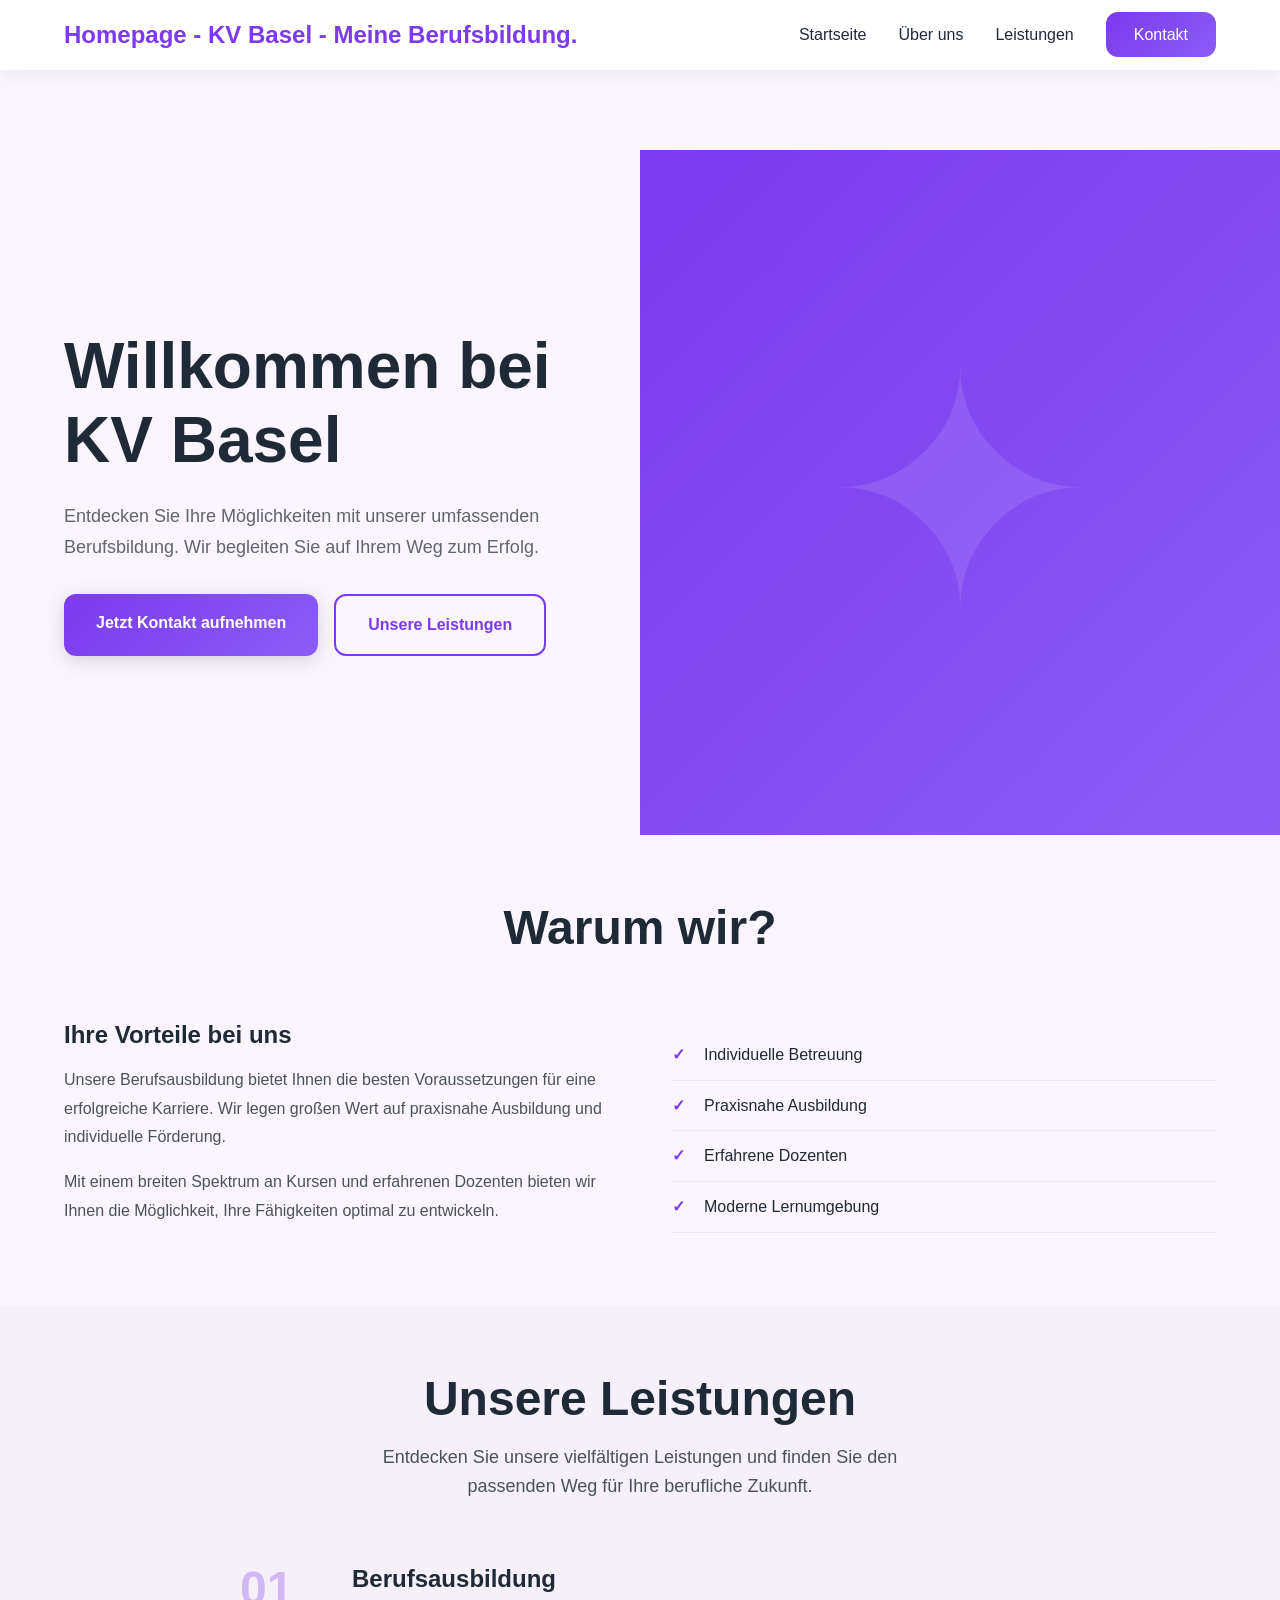
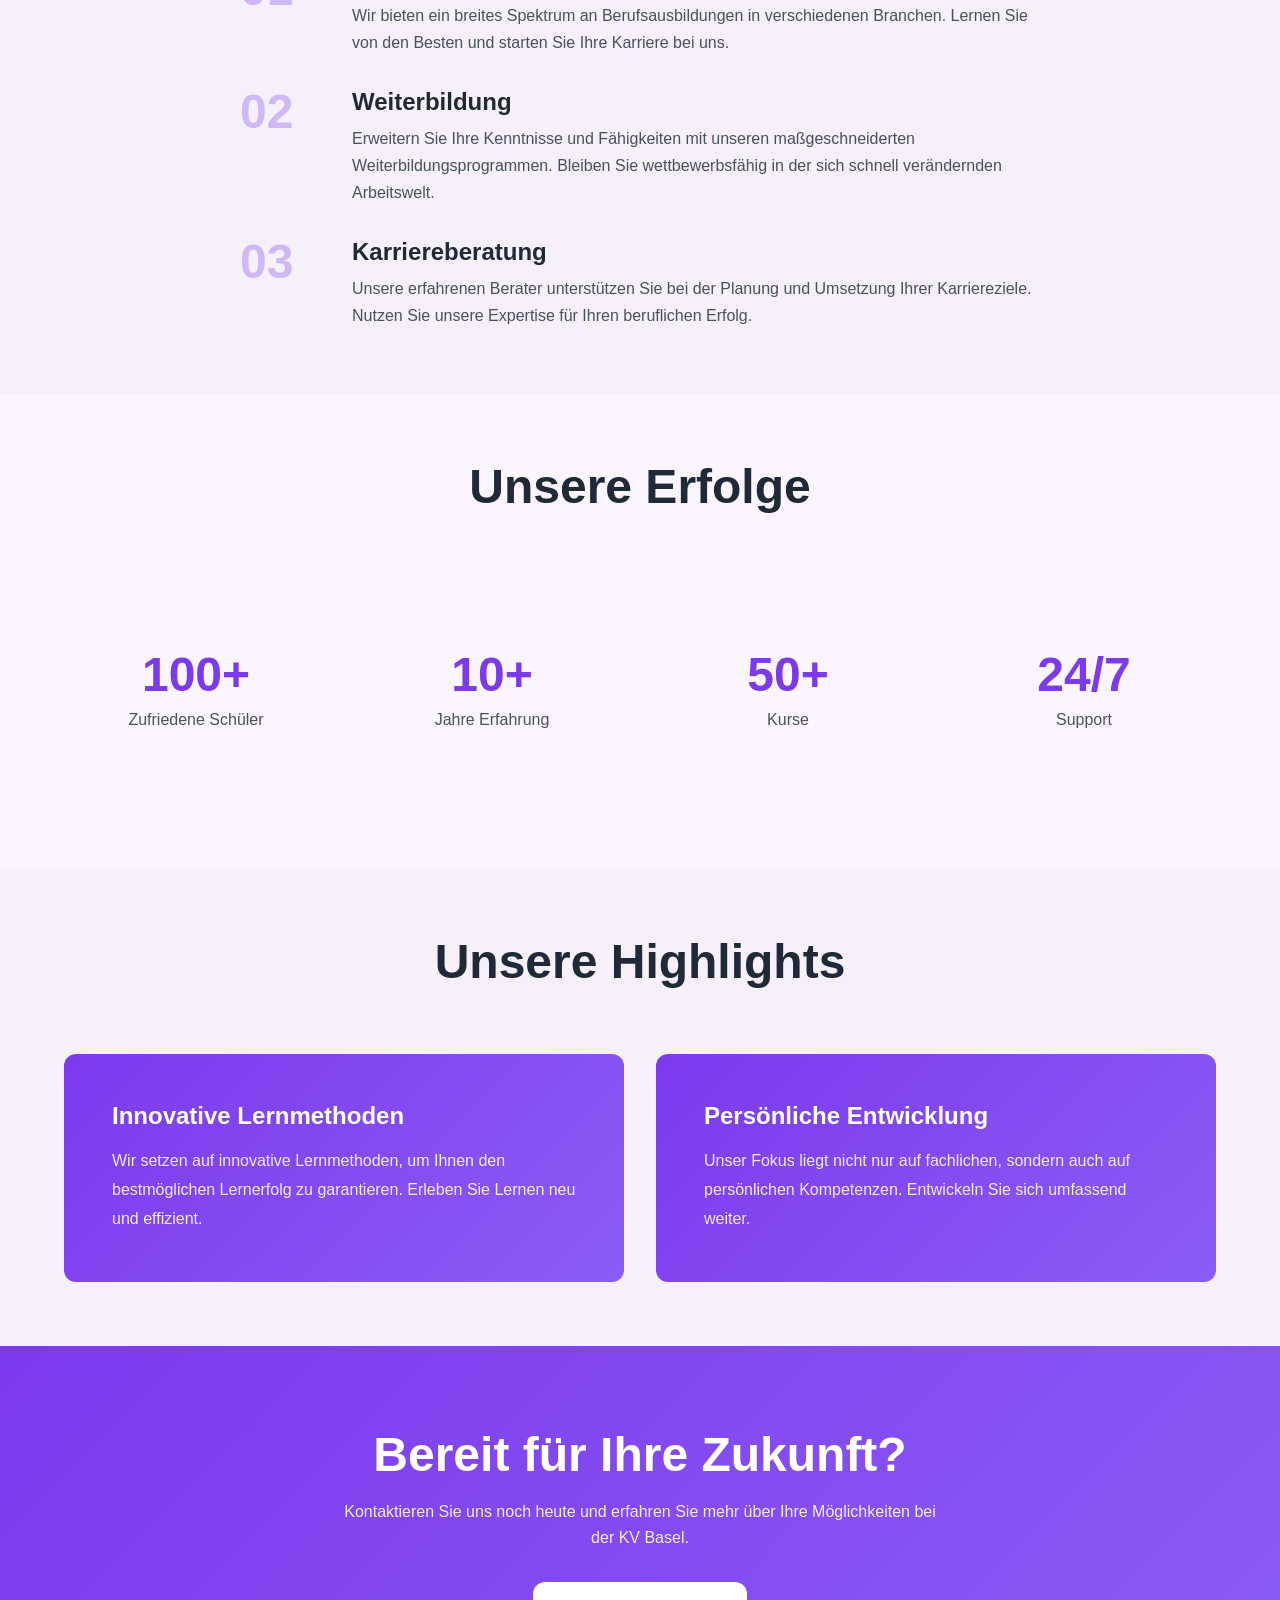
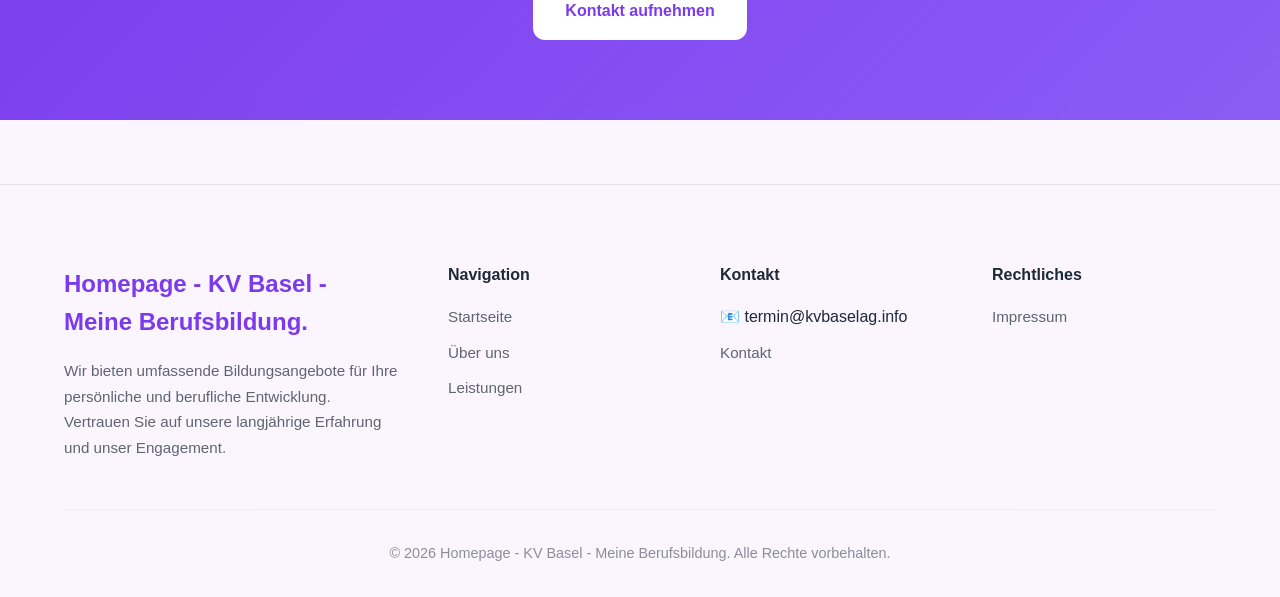
==== index.html @ e96b6023 "Deploy website" ====
<!DOCTYPE html>
<html lang="de">
<head>
  <meta charset="UTF-8">
  <meta name="viewport" content="width=device-width, initial-scale=1.0">
  <title>Homepage - KV Basel - Meine Berufsbildung. - Startseite</title>
  <style>
/* === INJECTED BY CSS-GUARD === */
/* CSS Variables */

:root {
  --primary: #7c3aed;
  --secondary: #8b5cf6;
  --accent: #fbbf24;
  --background: #faf5ff;
  --text: #1f2937;
  --text-light: #1f2937cc;
  --white: #ffffff;
  --font-heading: 'Playfair Display', sans-serif;
  --font-body: 'Inter', sans-serif;
  --radius: 12px;
  --shadow: 0 4px 20px rgba(0, 0, 0, 0.08);
  --shadow-lg: 0 10px 40px rgba(0, 0, 0, 0.12);
  --shadow-glow: 0 0 30px #7c3aed40;
  --transition: all 0.3s cubic-bezier(0.4, 0, 0.2, 1);
  --glass-bg: rgba(255, 255, 255, 0.1);
  --glass-border: rgba(255, 255, 255, 0.2);
  
    --hero-height: 85vh;
    --heading-size: clamp(2.5rem, 6vw, 5rem);
    --section-padding: 5rem;
  
}

/* Base Styles */

@import url('https://fonts.googleapis.com/css2?family=Playfair+Display:wght@400;600;700;800;900&family=Inter:wght@300;400;500;600&display=swap');

*, *::before, *::after {
  margin: 0;
  padding: 0;
  box-sizing: border-box;
}

html {
  scroll-behavior: smooth;
}

body {
  font-family: var(--font-body);
  color: var(--text);
  background: var(--background);
  line-height: 1.6;
  -webkit-font-smoothing: antialiased;
}

.container {
  max-width: 1200px;
  margin: 0 auto;
  padding: 0 1.5rem;
}

h1, h2, h3, h4, h5, h6 {
  font-family: var(--font-heading);
  font-weight: 700;
  line-height: 1.2;
  color: var(--text);
}

h1 { font-size: clamp(2.5rem, 6vw, 4rem); }
h2 { font-size: clamp(2rem, 4vw, 3rem); margin-bottom: 1rem; }
h3 { font-size: clamp(1.25rem, 2vw, 1.5rem); }

a {
  color: inherit;
  text-decoration: none;
  transition: var(--transition);
}

img {
  max-width: 100%;
  height: auto;
  display: block;
}

.section {
  padding: 5rem 0;
}

.section-header {
  text-align: center;
  margin-bottom: 4rem;
}

.section-header h2 {
  margin-bottom: 1rem;
}

.section-header p {
  color: var(--text-light);
  max-width: 600px;
  margin: 0 auto;
  font-size: 1.125rem;
}

/* Grid Systems */
.cards-grid {
  display: grid;
  grid-template-columns: repeat(auto-fit, minmax(300px, 1fr));
  gap: 2rem;
}

.cards-grid-2 {
  display: grid;
  grid-template-columns: repeat(auto-fit, minmax(400px, 1fr));
  gap: 2rem;
}

.cards-grid-4 {
  display: grid;
  grid-template-columns: repeat(auto-fit, minmax(250px, 1fr));
  gap: 1.5rem;
}

/* ============================================
   SECTION LAYOUTS - Verschiedene Typen!
   ============================================ */

/* SIMPLE-CARDS (ohne Icons) */
.simple-card {
  background: white;
  border-radius: var(--radius);
  padding: 2.5rem;
  box-shadow: var(--shadow);
  border-top: 4px solid var(--primary);
  transition: var(--transition);
}
.simple-card:hover {
  transform: translateY(-5px);
  box-shadow: var(--shadow-lg);
}
.simple-card h3 {
  margin-bottom: 1rem;
  color: var(--primary);
}
.simple-card p {
  color: var(--text-light);
  line-height: 1.8;
}

/* NUMBERED-LIST (01, 02, 03...) */
.numbered-list {
  display: flex;
  flex-direction: column;
  gap: 2rem;
  max-width: 800px;
  margin: 0 auto;
}
.numbered-item {
  display: flex;
  gap: 2rem;
  align-items: flex-start;
}
.numbered-item .num {
  font-size: 3rem;
  font-weight: 800;
  color: var(--primary);
  opacity: 0.3;
  font-family: var(--font-heading);
  line-height: 1;
  min-width: 80px;
}
.numbered-item > div {
  flex: 1;
}
.numbered-item h3 {
  margin-bottom: 0.5rem;
}
.numbered-item p {
  color: var(--text-light);
  line-height: 1.7;
}

/* SPLIT-SECTION (2 Spalten) */
.split-section {
  display: grid;
  grid-template-columns: 1fr 1fr;
  gap: 4rem;
  align-items: center;
}
.split-text h3 {
  margin-bottom: 1rem;
}
.split-text p {
  color: var(--text-light);
  line-height: 1.8;
  margin-bottom: 1rem;
}
.split-list ul {
  list-style: none;
  padding: 0;
}
.split-list li {
  padding: 0.75rem 0;
  padding-left: 2rem;
  position: relative;
  border-bottom: 1px solid rgba(0,0,0,0.05);
}
.split-list li::before {
  content: '✓';
  position: absolute;
  left: 0;
  color: var(--primary);
  font-weight: bold;
}
@media (max-width: 768px) {
  .split-section { grid-template-columns: 1fr; gap: 2rem; }
}

/* STATS-ROW (Kennzahlen) */
.stats-row {
  display: grid;
  grid-template-columns: repeat(auto-fit, minmax(150px, 1fr));
  gap: 2rem;
  text-align: center;
  padding: 3rem 0;
}
.stat {
  padding: 1.5rem;
}
.stat-num {
  display: block;
  font-size: 3rem;
  font-weight: 800;
  color: var(--primary);
  font-family: var(--font-heading);
  line-height: 1;
  margin-bottom: 0.5rem;
}
.stat-label {
  color: var(--text-light);
  font-size: 1rem;
}

/* TEXT-BLOCK (nur Absätze) */
.text-block {
  max-width: 800px;
  margin: 0 auto;
}
.text-block h3 {
  margin-bottom: 1.5rem;
}
.text-block p {
  color: var(--text-light);
  line-height: 1.9;
  margin-bottom: 1.5rem;
  font-size: 1.1rem;
}
.text-block p:last-child {
  margin-bottom: 0;
}

/* FAQ-LIST */
.faq-list {
  max-width: 800px;
  margin: 0 auto;
  display: flex;
  flex-direction: column;
  gap: 1.5rem;
}
.faq-item {
  background: white;
  border-radius: var(--radius);
  padding: 2rem;
  box-shadow: var(--shadow);
}
.faq-item h4 {
  color: var(--primary);
  margin-bottom: 1rem;
  font-size: 1.1rem;
}
.faq-item p {
  color: var(--text-light);
  line-height: 1.7;
}

/* FEATURE-BOXES (große 2er Boxen) */
.feature-boxes {
  display: grid;
  grid-template-columns: repeat(2, 1fr);
  gap: 2rem;
}
.feature-box {
  background: linear-gradient(135deg, var(--primary), var(--secondary));
  color: white;
  padding: 3rem;
  border-radius: var(--radius);
}
.feature-box h3 {
  color: white;
  margin-bottom: 1rem;
}
.feature-box p {
  opacity: 0.9;
  line-height: 1.8;
}
@media (max-width: 768px) {
  .feature-boxes { grid-template-columns: 1fr; }
}

/* KONTAKT LAYOUTS */
.contact-split {
  display: grid;
  grid-template-columns: 1fr 1fr;
  gap: 4rem;
  align-items: start;
}
.contact-form, .contact-form-full {
  background: white;
  padding: 2.5rem;
  border-radius: var(--radius);
  box-shadow: var(--shadow);
}
.contact-info {
  padding: 2rem 0;
}
.contact-info h3 {
  margin-bottom: 2rem;
  color: var(--text);
}
.info-item {
  display: flex;
  gap: 1rem;
  margin-bottom: 1.5rem;
  align-items: flex-start;
}
.info-item span {
  font-size: 1.5rem;
  line-height: 1;
}
.info-item p {
  color: var(--text-light);
  line-height: 1.6;
}
.info-item a {
  color: var(--primary);
  text-decoration: none;
}
.info-item a:hover {
  text-decoration: underline;
}
.form {
  display: flex;
  flex-direction: column;
  gap: 1.5rem;
}
.form-row {
  display: grid;
  grid-template-columns: 1fr 1fr;
  gap: 1.5rem;
}
.form-group {
  display: flex;
  flex-direction: column;
  gap: 0.5rem;
}
.form-group label {
  font-weight: 500;
  color: var(--text);
  font-size: 0.9rem;
}
.form-group input,
.form-group textarea {
  padding: 1rem;
  border: 2px solid #e5e5e5;
  border-radius: calc(var(--radius) - 4px);
  font-size: 1rem;
  font-family: inherit;
  transition: var(--transition);
}
.form-group input:focus,
.form-group textarea:focus {
  outline: none;
  border-color: var(--primary);
}
.form-group textarea {
  resize: vertical;
  min-height: 120px;
}
@media (max-width: 768px) {
  .contact-split { grid-template-columns: 1fr; gap: 2rem; }
  .form-row { grid-template-columns: 1fr; }
}

/* Alt Background für abwechselnde Sections */
.section.alt-bg {
  background: rgba(0,0,0,0.02);
}

/* Card Styles */
.card {
  background: white;
  border-radius: var(--radius);
  padding: 2rem;
  box-shadow: var(--shadow);
  transition: var(--transition);
}

.card:hover {
  transform: translateY(-5px);
  box-shadow: var(--shadow-lg);
}

.card-icon {
  width: 60px;
  height: 60px;
  background: linear-gradient(135deg, var(--primary), var(--secondary));
  border-radius: calc(var(--radius) - 4px);
  display: flex;
  align-items: center;
  justify-content: center;
  font-size: 1.5rem;
  margin-bottom: 1.25rem;
}

.card h3 {
  margin-bottom: 0.75rem;
}

.card p {
  color: var(--text-light);
  line-height: 1.7;
}

/* Buttons */
.btn {
  display: inline-block;
  padding: 1rem 2rem;
  font-weight: 600;
  border-radius: var(--radius);
  cursor: pointer;
  transition: var(--transition);
  border: none;
  font-size: 1rem;
}

.btn-primary {
  background: linear-gradient(135deg, var(--primary), var(--secondary));
  color: white;
}

.btn-primary:hover {
  transform: translateY(-2px);
  box-shadow: var(--shadow-glow);
}

.btn-secondary {
  background: transparent;
  color: var(--primary);
  border: 2px solid var(--primary);
}

.btn-secondary:hover {
  background: var(--primary);
  color: white;
}

/* Form Styles */
.form-group {
  margin-bottom: 1.5rem;
}

.form-group label {
  display: block;
  margin-bottom: 0.5rem;
  font-weight: 500;
}

.form-group input,
.form-group textarea,
.form-group select {
  width: 100%;
  padding: 1rem;
  border: 2px solid rgba(0,0,0,0.1);
  border-radius: var(--radius);
  font-family: inherit;
  font-size: 1rem;
  transition: var(--transition);
}

.form-group input:focus,
.form-group textarea:focus,
.form-group select:focus {
  outline: none;
  border-color: var(--primary);
  box-shadow: 0 0 0 3px #7c3aed20;
}

.form-group textarea {
  min-height: 150px;
  resize: vertical;
}

/* CTA Section */
.cta-section {
  background: linear-gradient(135deg, var(--primary), var(--secondary));
  color: white;
  padding: 5rem 0;
  text-align: center;
}

.cta-section h2 {
  color: white;
  margin-bottom: 1rem;
}

.cta-section p {
  opacity: 0.9;
  margin-bottom: 2rem;
  max-width: 600px;
  margin-left: auto;
  margin-right: auto;
}

.cta-section .btn {
  background: white;
  color: var(--primary);
}

/* Responsive */
@media (max-width: 768px) {
  .section { padding: 3rem 0; }
  .cards-grid, .cards-grid-2 { grid-template-columns: 1fr; }
}


/* Animations */

@keyframes fadeIn {
  from { opacity: 0; transform: translateY(20px); }
  to { opacity: 1; transform: translateY(0); }
}

@keyframes slideUp {
  from { opacity: 0; transform: translateY(40px); }
  to { opacity: 1; transform: translateY(0); }
}

@keyframes float {
  0%, 100% { transform: translateY(0) rotate(0deg); }
  50% { transform: translateY(-20px) rotate(3deg); }
}

@keyframes gradientBG {
  0% { background-position: 0% 50%; }
  50% { background-position: 100% 50%; }
  100% { background-position: 0% 50%; }
}

@keyframes morph {
  0%, 100% { border-radius: 60% 40% 30% 70% / 60% 30% 70% 40%; }
  50% { border-radius: 30% 60% 70% 40% / 50% 60% 30% 60%; }
}

.fade-in { animation: fadeIn 0.6s ease forwards; }
.slide-up { animation: slideUp 0.8s ease forwards; }
.float { animation: float 6s ease-in-out infinite; }

.delay-1 { animation-delay: 0.1s; }
.delay-2 { animation-delay: 0.2s; }
.delay-3 { animation-delay: 0.3s; }
.delay-4 { animation-delay: 0.4s; }


/* Component Styles (Navigation, Footer, Hero, Card, Section, Form) */
.navbar {
  position: sticky;
  top: 0;
  z-index: 1000;
  background: white;
  box-shadow: 0 2px 20px rgba(0,0,0,0.08);
  padding: 0;
}
.navbar .container {
  display: flex;
  justify-content: space-between;
  align-items: center;
  padding: 1rem 1.5rem;
}
.nav-brand {
  font-family: var(--font-heading);
  font-size: 1.5rem;
  font-weight: 700;
  color: var(--primary);
}
.nav-links {
  display: flex;
  gap: 2rem;
  list-style: none;
  align-items: center;
}
.nav-links a {
  color: var(--text);
  font-weight: 500;
  padding: 0.5rem 0;
}
.nav-links a:hover { color: var(--primary); }
.nav-cta {
  background: linear-gradient(135deg, var(--primary), var(--secondary)) !important;
  color: white !important;
  padding: 0.875rem 1.75rem !important;
  border-radius: var(--radius) !important;
  font-weight: 600;
  box-shadow: 0 4px 15px rgba(var(--primary-rgb), 0.3);
}
.nav-cta:hover { transform: translateY(-2px); }
@media (max-width: 768px) {
  .nav-links { display: none; }
}

.footer {
  background: var(--background);
  padding: 5rem 0 2rem;
  margin-top: 4rem;
  border-top: 1px solid rgba(0,0,0,0.08);
}
.footer-content {
  display: grid;
  grid-template-columns: 1.5fr repeat(3, 1fr);
  gap: 3rem;
  margin-bottom: 3rem;
}
.footer-brand {
  font-family: var(--font-heading);
  font-size: 1.5rem;
  font-weight: 700;
  color: var(--primary);
  margin-bottom: 1rem;
}
.footer-desc {
  color: var(--text);
  opacity: 0.7;
  line-height: 1.7;
  font-size: 0.95rem;
}
.footer h4 {
  font-weight: 600;
  margin-bottom: 1.25rem;
  color: var(--text);
}
.footer-links {
  list-style: none;
}
.footer-links li {
  margin-bottom: 0.625rem;
}
.footer-links a {
  color: var(--text);
  opacity: 0.7;
  font-size: 0.95rem;
}
.footer-links a:hover { opacity: 1; color: var(--primary); }
.footer-bottom {
  border-top: 1px solid rgba(0,0,0,0.08);
  padding-top: 2rem;
  text-align: center;
  color: var(--text);
  opacity: 0.5;
  font-size: 0.9rem;
}
@media (max-width: 768px) {
  .footer-content { grid-template-columns: 1fr 1fr; }
}

.hero {
  min-height: 85vh;
  display: grid;
  grid-template-columns: 1fr 1fr;
  align-items: center;
  padding-top: 5rem;
  background: var(--background);
}
.hero-content {
  padding: 4rem;
}
.hero h1 {
  font-size: clamp(2.5rem, 5vw, 4rem);
  font-weight: 700;
  color: var(--text);
  line-height: 1.15;
  margin-bottom: 1.5rem;
}
.hero p {
  font-size: 1.125rem;
  color: var(--text);
  opacity: 0.7;
  margin-bottom: 2rem;
  line-height: 1.7;
}
.hero-buttons {
  display: flex;
  gap: 1rem;
}
.hero .btn-primary {
  background: linear-gradient(135deg, var(--primary), var(--secondary));
  color: white;
  padding: 1rem 2rem;
  border-radius: var(--radius);
  font-weight: 600;
  box-shadow: 0 4px 20px rgba(0,0,0,0.15);
}
.hero .btn-secondary {
  background: transparent;
  color: var(--primary);
  padding: 1rem 2rem;
  border: 2px solid var(--primary);
  border-radius: var(--radius);
}
.hero-visual {
  height: 100%;
  background: linear-gradient(135deg, var(--primary), var(--secondary));
  display: flex;
  align-items: center;
  justify-content: center;
  position: relative;
  overflow: hidden;
}
.hero-visual::before {
  content: '✦';
  font-size: 20rem;
  color: white;
  opacity: 0.1;
}
@media (max-width: 768px) {
  .hero { grid-template-columns: 1fr; }
  .hero-visual { min-height: 300px; }
}

.cards-grid {
  display: grid;
  grid-template-columns: repeat(3, 1fr);
  gap: 2rem;
}
@media (max-width: 1024px) {
  .cards-grid { grid-template-columns: repeat(2, 1fr); }
}
@media (max-width: 640px) {
  .cards-grid { grid-template-columns: 1fr; }
}

.content-section {
  padding: 5rem 0;
}
.content-section.alt-bg {
  background: rgba(0,0,0,0.02);
}
.section-header {
  text-align: center;
  margin-bottom: 4rem;
}
.section-header h2 {
  margin-bottom: 1rem;
}
.section-header p {
  color: var(--text-light);
  max-width: 600px;
  margin: 0 auto;
}

.contact-form {
  background: white;
  padding: 3rem;
  border-radius: var(--radius);
  box-shadow: var(--shadow-lg);
}
.contact-form h3 {
  margin-bottom: 2rem;
  text-align: center;
}
.form-row {
  display: grid;
  grid-template-columns: 1fr 1fr;
  gap: 1rem;
}
@media (max-width: 768px) {
  .form-row { grid-template-columns: 1fr; }
  .contact-form { padding: 2rem; }
}

/* Fallback Grid Classes */
.cards-grid {
  display: grid;
  grid-template-columns: repeat(auto-fit, minmax(300px, 1fr));
  gap: 2rem;
}
.cards-grid-2 {
  display: grid;
  grid-template-columns: repeat(auto-fit, minmax(400px, 1fr));
  gap: 2rem;
}
.cards-grid-4 {
  display: grid;
  grid-template-columns: repeat(auto-fit, minmax(220px, 1fr));
  gap: 1.5rem;
}
.container {
  max-width: 1200px;
  margin: 0 auto;
  padding: 0 1.5rem;
}
.section {
  padding: 4rem 0;
}
.section-title {
  text-align: center;
  margin-bottom: 2rem;
}
/* === END CSS-GUARD === */
</style>
</head>
<body>
  <!-- NAVIGATION (PFLICHT - von unten kopieren) -->
  <style>
    .navbar {
      position: sticky;
      top: 0;
      z-index: 1000;
      background: white;
      box-shadow: 0 2px 20px rgba(0,0,0,0.08);
      padding: 0;
    }
    .navbar .container {
      display: flex;
      justify-content: space-between;
      align-items: center;
      padding: 1rem 1.5rem;
    }
    .nav-brand {
      font-family: var(--font-heading);
      font-size: 1.5rem;
      font-weight: 700;
      color: var(--primary);
    }
    .nav-links {
      display: flex;
      gap: 2rem;
      list-style: none;
      align-items: center;
    }
    .nav-links a {
      color: var(--text);
      font-weight: 500;
      padding: 0.5rem 0;
    }
    .nav-links a:hover { color: var(--primary); }
    .nav-cta {
      background: linear-gradient(135deg, var(--primary), var(--secondary)) !important;
      color: white !important;
      padding: 0.875rem 1.75rem !important;
      border-radius: var(--radius) !important;
      font-weight: 600;
      box-shadow: 0 4px 15px rgba(var(--primary-rgb), 0.3);
    }
    .nav-cta:hover { transform: translateY(-2px); }
    @media (max-width: 768px) {
      .nav-links { display: none; }
    }
  </style>
  <nav class="navbar">
    <div class="container">
      <a href="index.html" class="nav-brand">Homepage - KV Basel - Meine Berufsbildung.</a>
      <ul class="nav-links">
        <li><a href="index.html">Startseite</a></li>
        <li><a href="ueber-uns.html">Über uns</a></li>
        <li><a href="leistungen.html">Leistungen</a></li>
        <li><a href="kontakt.html" class="nav-cta">Kontakt</a></li>
      </ul>
    </div>
  </nav>

  <!-- MAIN CONTENT -->
  <style>
    .hero {
      min-height: 85vh;
      display: grid;
      grid-template-columns: 1fr 1fr;
      align-items: center;
      padding-top: 5rem;
      background: var(--background);
    }
    .hero-content {
      padding: 4rem;
    }
    .hero h1 {
      font-size: clamp(2.5rem, 5vw, 4rem);
      font-weight: 700;
      color: var(--text);
      line-height: 1.15;
      margin-bottom: 1.5rem;
    }
    .hero p {
      font-size: 1.125rem;
      color: var(--text);
      opacity: 0.7;
      margin-bottom: 2rem;
      line-height: 1.7;
    }
    .hero-buttons {
      display: flex;
      gap: 1rem;
    }
    .hero .btn-primary {
      background: linear-gradient(135deg, var(--primary), var(--secondary));
      color: white;
      padding: 1rem 2rem;
      border-radius: var(--radius);
      font-weight: 600;
      box-shadow: 0 4px 20px rgba(0,0,0,0.15);
    }
    .hero .btn-secondary {
      background: transparent;
      color: var(--primary);
      padding: 1rem 2rem;
      border: 2px solid var(--primary);
      border-radius: var(--radius);
    }
    .hero-visual {
      height: 100%;
      background: linear-gradient(135deg, var(--primary), var(--secondary));
      display: flex;
      align-items: center;
      justify-content: center;
      position: relative;
      overflow: hidden;
    }
    .hero-visual::before {
      content: '✦';
      font-size: 20rem;
      color: white;
      opacity: 0.1;
    }
    @media (max-width: 768px) {
      .hero { grid-template-columns: 1fr; }
      .hero-visual { min-height: 300px; }
    }
  </style>
  <section class="hero">
    <div class="hero-content">
      <h1>Willkommen bei KV Basel</h1>
      <p>Entdecken Sie Ihre Möglichkeiten mit unserer umfassenden Berufsbildung. Wir begleiten Sie auf Ihrem Weg zum Erfolg.</p>
      <div class="hero-buttons">
        <a href="kontakt.html" class="btn btn-primary">Jetzt Kontakt aufnehmen</a>
        <a href="leistungen.html" class="btn btn-secondary">Unsere Leistungen</a>
      </div>
    </div>
    <div class="hero-visual"></div>
  </section>

  <section class="section">
    <div class="container">
      <div class="section-header">
        <h2>Warum wir?</h2>
      </div>
      <div class="split-section">
        <div class="split-text">
          <h3>Ihre Vorteile bei uns</h3>
          <p>Unsere Berufsausbildung bietet Ihnen die besten Voraussetzungen für eine erfolgreiche Karriere. Wir legen großen Wert auf praxisnahe Ausbildung und individuelle Förderung.</p>
          <p>Mit einem breiten Spektrum an Kursen und erfahrenen Dozenten bieten wir Ihnen die Möglichkeit, Ihre Fähigkeiten optimal zu entwickeln.</p>
        </div>
        <div class="split-list">
          <ul>
            <li>Individuelle Betreuung</li>
            <li>Praxisnahe Ausbildung</li>
            <li>Erfahrene Dozenten</li>
            <li>Moderne Lernumgebung</li>
          </ul>
        </div>
      </div>
    </div>
  </section>

  <section class="section alt-bg">
    <div class="container">
      <div class="section-header">
        <h2>Unsere Leistungen</h2>
        <p>Entdecken Sie unsere vielfältigen Leistungen und finden Sie den passenden Weg für Ihre berufliche Zukunft.</p>
      </div>
      <div class="numbered-list">
        <div class="numbered-item">
          <span class="num">01</span>
          <div>
            <h3>Berufsausbildung</h3>
            <p>Wir bieten ein breites Spektrum an Berufsausbildungen in verschiedenen Branchen. Lernen Sie von den Besten und starten Sie Ihre Karriere bei uns.</p>
          </div>
        </div>
        <div class="numbered-item">
          <span class="num">02</span>
          <div>
            <h3>Weiterbildung</h3>
            <p>Erweitern Sie Ihre Kenntnisse und Fähigkeiten mit unseren maßgeschneiderten Weiterbildungsprogrammen. Bleiben Sie wettbewerbsfähig in der sich schnell verändernden Arbeitswelt.</p>
          </div>
        </div>
        <div class="numbered-item">
          <span class="num">03</span>
          <div>
            <h3>Karriereberatung</h3>
            <p>Unsere erfahrenen Berater unterstützen Sie bei der Planung und Umsetzung Ihrer Karriereziele. Nutzen Sie unsere Expertise für Ihren beruflichen Erfolg.</p>
          </div>
        </div>
      </div>
    </div>
  </section>

  <section class="section">
    <div class="container">
      <div class="section-header">
        <h2>Unsere Erfolge</h2>
      </div>
      <div class="stats-row">
        <div class="stat">
          <span class="stat-num">100+</span>
          <span class="stat-label">Zufriedene Schüler</span>
        </div>
        <div class="stat">
          <span class="stat-num">10+</span>
          <span class="stat-label">Jahre Erfahrung</span>
        </div>
        <div class="stat">
          <span class="stat-num">50+</span>
          <span class="stat-label">Kurse</span>
        </div>
        <div class="stat">
          <span class="stat-num">24/7</span>
          <span class="stat-label">Support</span>
        </div>
      </div>
    </div>
  </section>

  <section class="section alt-bg">
    <div class="container">
      <div class="section-header">
        <h2>Unsere Highlights</h2>
      </div>
      <div class="feature-boxes">
        <div class="feature-box">
          <h3>Innovative Lernmethoden</h3>
          <p>Wir setzen auf innovative Lernmethoden, um Ihnen den bestmöglichen Lernerfolg zu garantieren. Erleben Sie Lernen neu und effizient.</p>
        </div>
        <div class="feature-box">
          <h3>Persönliche Entwicklung</h3>
          <p>Unser Fokus liegt nicht nur auf fachlichen, sondern auch auf persönlichen Kompetenzen. Entwickeln Sie sich umfassend weiter.</p>
        </div>
      </div>
    </div>
  </section>

  <section class="cta-section">
    <div class="container">
      <h2>Bereit für Ihre Zukunft?</h2>
      <p>Kontaktieren Sie uns noch heute und erfahren Sie mehr über Ihre Möglichkeiten bei der KV Basel.</p>
      <a href="kontakt.html" class="btn">Kontakt aufnehmen</a>
    </div>
  </section>

  <!-- FOOTER (PFLICHT - von unten kopieren) -->
  <style>
    .footer {
      background: var(--background);
      padding: 5rem 0 2rem;
      margin-top: 4rem;
      border-top: 1px solid rgba(0,0,0,0.08);
    }
    .footer-content {
      display: grid;
      grid-template-columns: 1.5fr repeat(3, 1fr);
      gap: 3rem;
      margin-bottom: 3rem;
    }
    .footer-brand {
      font-family: var(--font-heading);
      font-size: 1.5rem;
      font-weight: 700;
      color: var(--primary);
      margin-bottom: 1rem;
    }
    .footer-desc {
      color: var(--text);
      opacity: 0.7;
      line-height: 1.7;
      font-size: 0.95rem;
    }
    .footer h4 {
      font-weight: 600;
      margin-bottom: 1.25rem;
      color: var(--text);
    }
    .footer-links {
      list-style: none;
    }
    .footer-links li {
      margin-bottom: 0.625rem;
    }
    .footer-links a {
      color: var(--text);
      opacity: 0.7;
      font-size: 0.95rem;
    }
    .footer-links a:hover { opacity: 1; color: var(--primary); }
    .footer-bottom {
      border-top: 1px solid rgba(0,0,0,0.08);
      padding-top: 2rem;
      text-align: center;
      color: var(--text);
      opacity: 0.5;
      font-size: 0.9rem;
    }
    @media (max-width: 768px) {
      .footer-content { grid-template-columns: 1fr 1fr; }
    }
  </style>
  <footer class="footer">
    <div class="container">
      <div class="footer-content">
        <div>
          <div class="footer-brand">Homepage - KV Basel - Meine Berufsbildung.</div>
          <p class="footer-desc">Wir bieten umfassende Bildungsangebote für Ihre persönliche und berufliche Entwicklung. Vertrauen Sie auf unsere langjährige Erfahrung und unser Engagement.</p>
        </div>
        <div>
          <h4>Navigation</h4>
          <ul class="footer-links">
            <li><a href="index.html">Startseite</a></li>
            <li><a href="ueber-uns.html">Über uns</a></li>
            <li><a href="leistungen.html">Leistungen</a></li>
          </ul>
        </div>
        <div>
          <h4>Kontakt</h4>
          <ul class="footer-links">
            <li>📧 termin@kvbaselag.info</li>
            <li><a href="kontakt.html">Kontakt</a></li>
          </ul>
        </div>
        <div>
          <h4>Rechtliches</h4>
          <ul class="footer-links">
            <li><a href="impressum.html">Impressum</a></li>
          </ul>
        </div>
      </div>
      <div class="footer-bottom">
        © 2026 Homepage - KV Basel - Meine Berufsbildung. Alle Rechte vorbehalten.
      </div>
    </div>
  </footer>
</body>
</html>
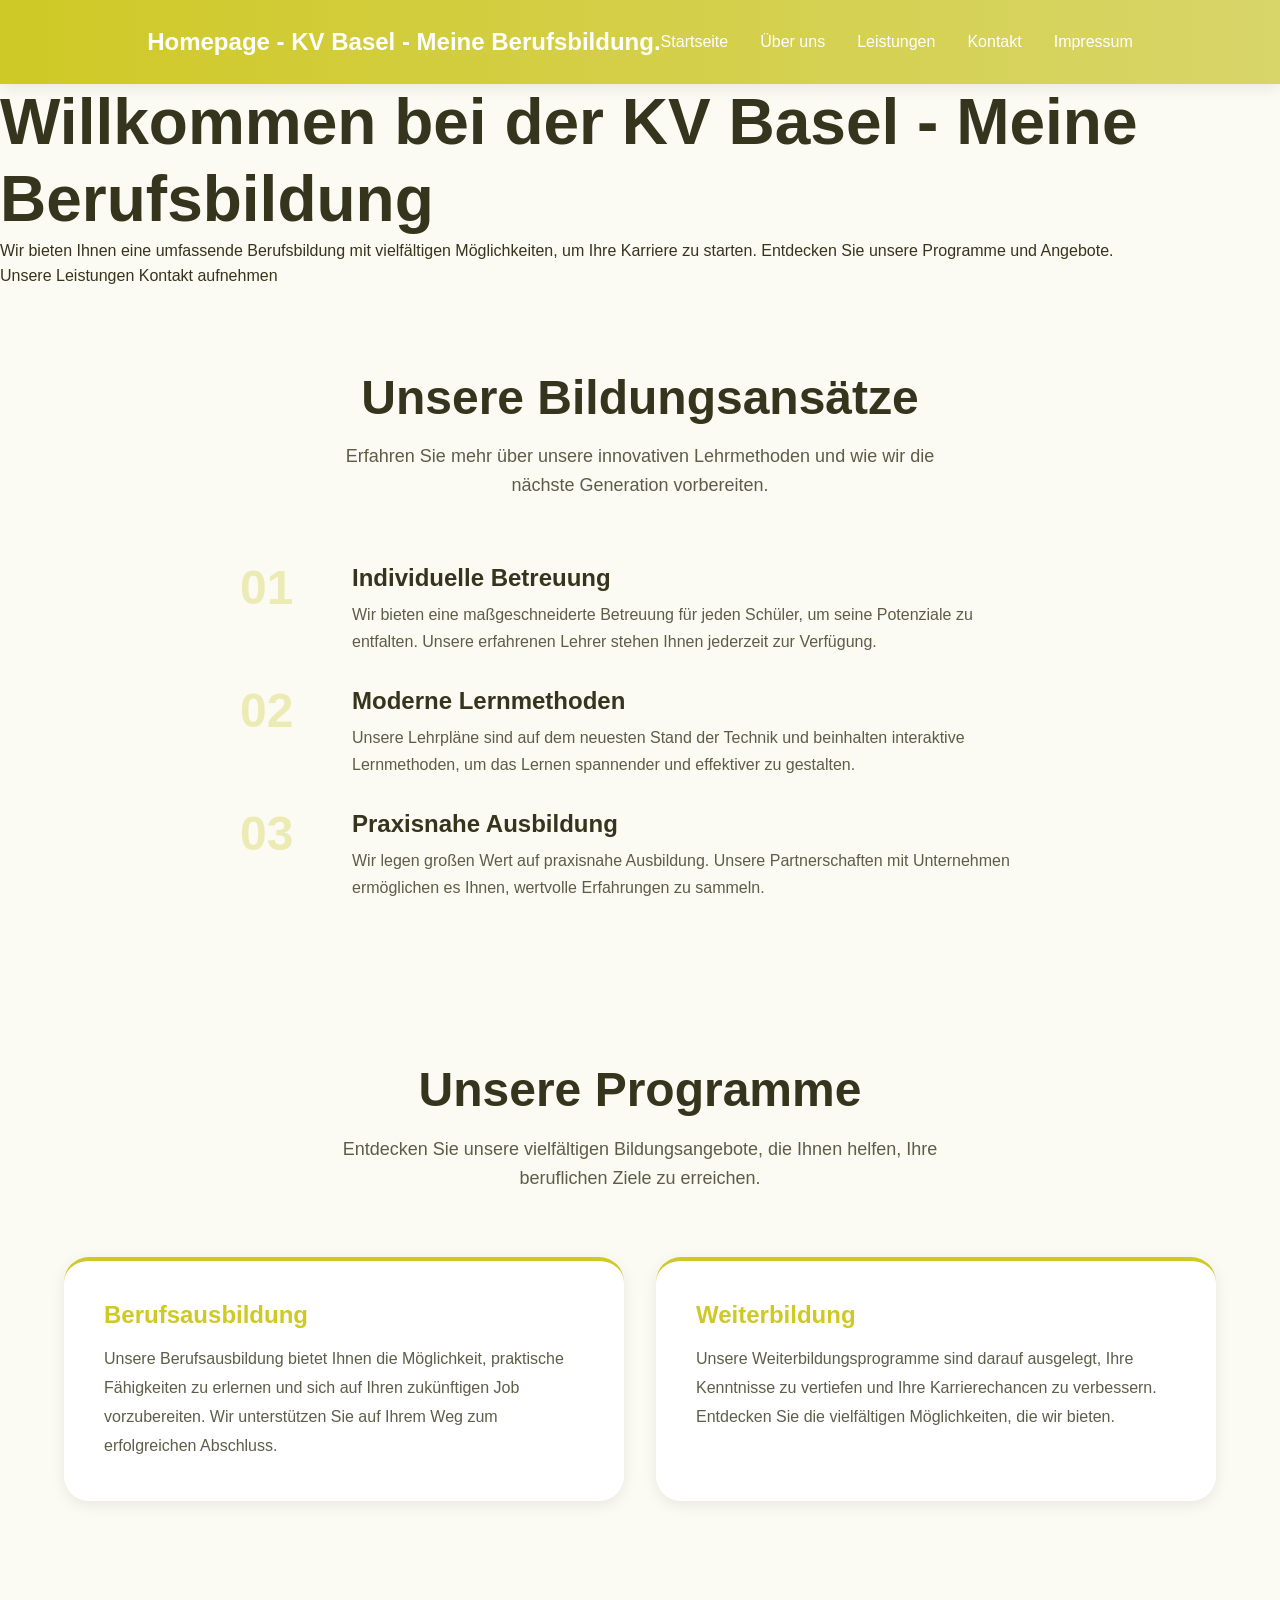
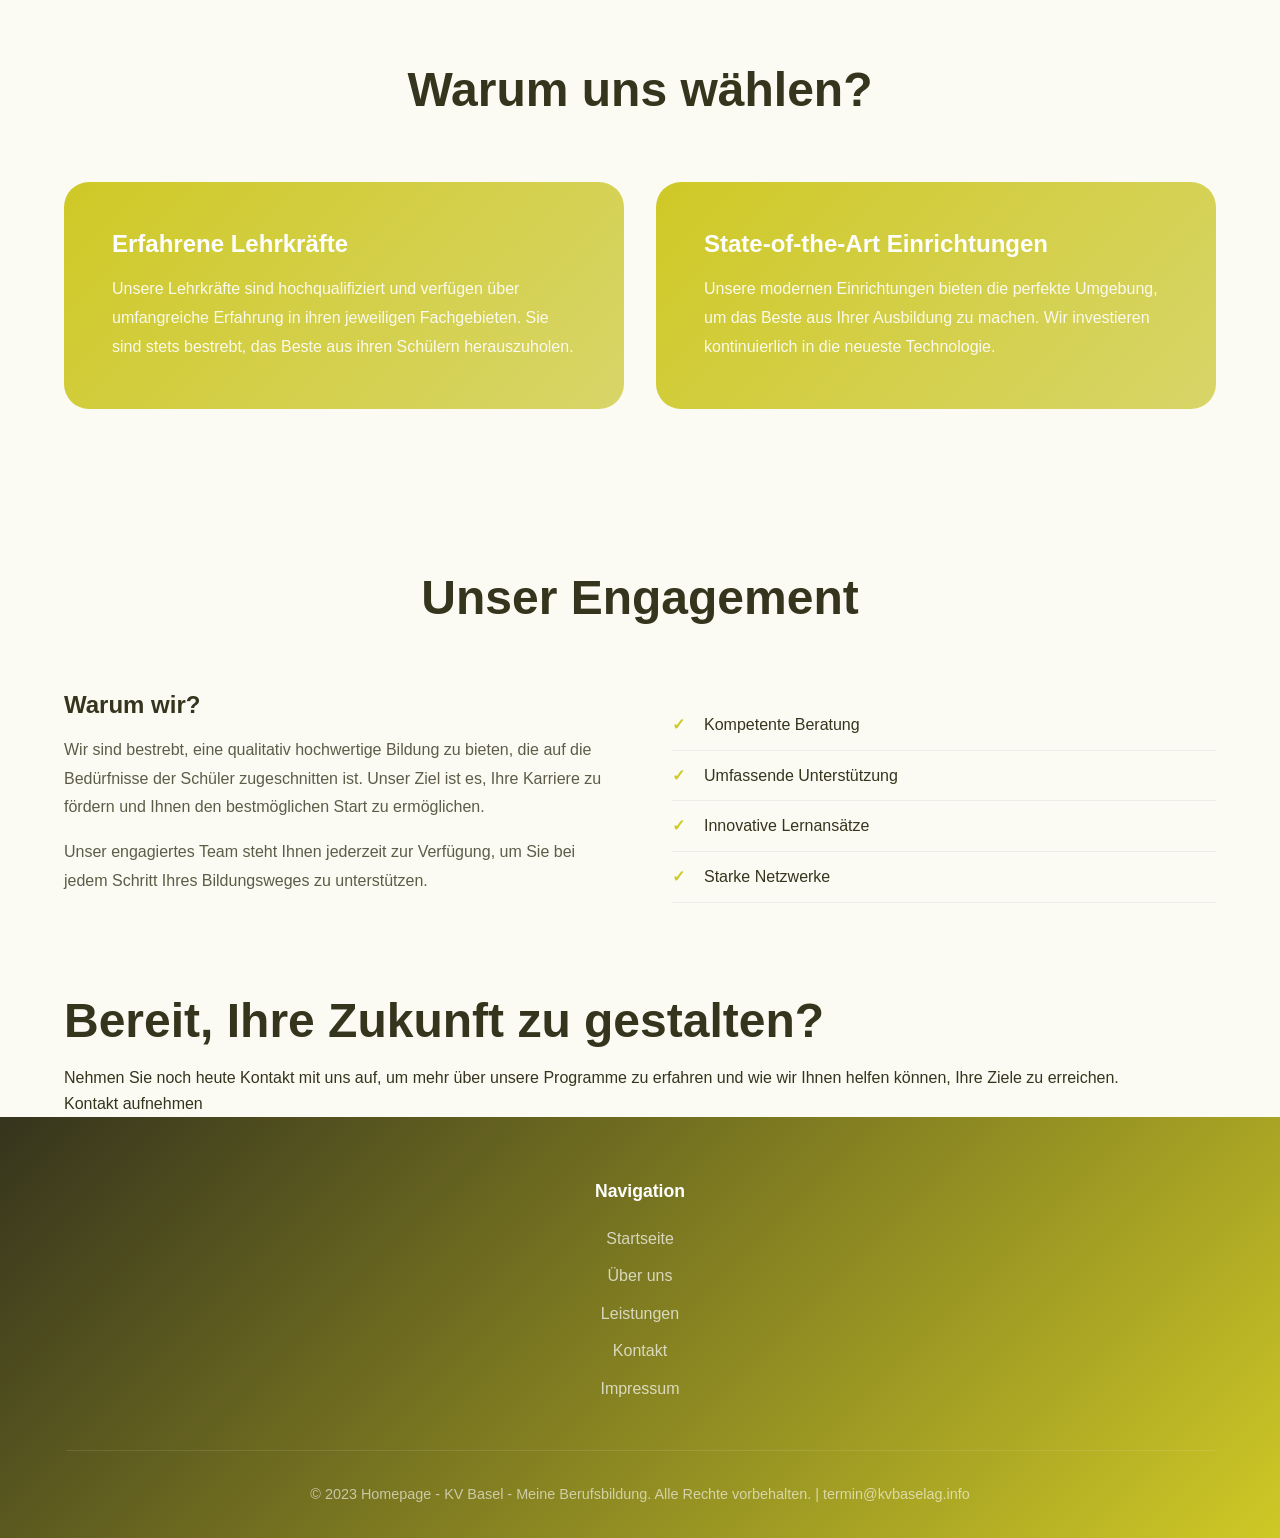
==== commit c9e8349c: "Deploy website" ====
--- a/index.html
+++ b/index.html
@@ -5,1151 +5,647 @@
   <meta name="viewport" content="width=device-width, initial-scale=1.0">
   <title>Homepage - KV Basel - Meine Berufsbildung. - Startseite</title>
   <style>
-/* === INJECTED BY CSS-GUARD === */
-/* CSS Variables */
-
-:root {
-  --primary: #7c3aed;
-  --secondary: #8b5cf6;
-  --accent: #fbbf24;
-  --background: #faf5ff;
-  --text: #1f2937;
-  --text-light: #1f2937cc;
-  --white: #ffffff;
-  --font-heading: 'Playfair Display', sans-serif;
-  --font-body: 'Inter', sans-serif;
-  --radius: 12px;
-  --shadow: 0 4px 20px rgba(0, 0, 0, 0.08);
-  --shadow-lg: 0 10px 40px rgba(0, 0, 0, 0.12);
-  --shadow-glow: 0 0 30px #7c3aed40;
-  --transition: all 0.3s cubic-bezier(0.4, 0, 0.2, 1);
-  --glass-bg: rgba(255, 255, 255, 0.1);
-  --glass-border: rgba(255, 255, 255, 0.2);
-  
-    --hero-height: 85vh;
-    --heading-size: clamp(2.5rem, 6vw, 5rem);
-    --section-padding: 5rem;
-  
-}
-
-/* Base Styles */
-
-@import url('https://fonts.googleapis.com/css2?family=Playfair+Display:wght@400;600;700;800;900&family=Inter:wght@300;400;500;600&display=swap');
-
-*, *::before, *::after {
-  margin: 0;
-  padding: 0;
-  box-sizing: border-box;
-}
-
-html {
-  scroll-behavior: smooth;
-}
-
-body {
-  font-family: var(--font-body);
-  color: var(--text);
-  background: var(--background);
-  line-height: 1.6;
-  -webkit-font-smoothing: antialiased;
-}
-
-.container {
-  max-width: 1200px;
-  margin: 0 auto;
-  padding: 0 1.5rem;
-}
-
-h1, h2, h3, h4, h5, h6 {
-  font-family: var(--font-heading);
-  font-weight: 700;
-  line-height: 1.2;
-  color: var(--text);
-}
-
-h1 { font-size: clamp(2.5rem, 6vw, 4rem); }
-h2 { font-size: clamp(2rem, 4vw, 3rem); margin-bottom: 1rem; }
-h3 { font-size: clamp(1.25rem, 2vw, 1.5rem); }
-
-a {
-  color: inherit;
-  text-decoration: none;
-  transition: var(--transition);
-}
-
-img {
-  max-width: 100%;
-  height: auto;
-  display: block;
-}
-
-.section {
-  padding: 5rem 0;
-}
-
-.section-header {
-  text-align: center;
-  margin-bottom: 4rem;
-}
-
-.section-header h2 {
-  margin-bottom: 1rem;
-}
-
-.section-header p {
-  color: var(--text-light);
-  max-width: 600px;
-  margin: 0 auto;
-  font-size: 1.125rem;
-}
-
-/* Grid Systems */
-.cards-grid {
-  display: grid;
-  grid-template-columns: repeat(auto-fit, minmax(300px, 1fr));
-  gap: 2rem;
-}
-
-.cards-grid-2 {
-  display: grid;
-  grid-template-columns: repeat(auto-fit, minmax(400px, 1fr));
-  gap: 2rem;
-}
-
-.cards-grid-4 {
-  display: grid;
-  grid-template-columns: repeat(auto-fit, minmax(250px, 1fr));
-  gap: 1.5rem;
-}
-
-/* ============================================
-   SECTION LAYOUTS - Verschiedene Typen!
-   ============================================ */
-
-/* SIMPLE-CARDS (ohne Icons) */
-.simple-card {
-  background: white;
-  border-radius: var(--radius);
-  padding: 2.5rem;
-  box-shadow: var(--shadow);
-  border-top: 4px solid var(--primary);
-  transition: var(--transition);
-}
-.simple-card:hover {
-  transform: translateY(-5px);
-  box-shadow: var(--shadow-lg);
-}
-.simple-card h3 {
-  margin-bottom: 1rem;
-  color: var(--primary);
-}
-.simple-card p {
-  color: var(--text-light);
-  line-height: 1.8;
-}
-
-/* NUMBERED-LIST (01, 02, 03...) */
-.numbered-list {
-  display: flex;
-  flex-direction: column;
-  gap: 2rem;
-  max-width: 800px;
-  margin: 0 auto;
-}
-.numbered-item {
-  display: flex;
-  gap: 2rem;
-  align-items: flex-start;
-}
-.numbered-item .num {
-  font-size: 3rem;
-  font-weight: 800;
-  color: var(--primary);
-  opacity: 0.3;
-  font-family: var(--font-heading);
-  line-height: 1;
-  min-width: 80px;
-}
-.numbered-item > div {
-  flex: 1;
-}
-.numbered-item h3 {
-  margin-bottom: 0.5rem;
-}
-.numbered-item p {
-  color: var(--text-light);
-  line-height: 1.7;
-}
-
-/* SPLIT-SECTION (2 Spalten) */
-.split-section {
-  display: grid;
-  grid-template-columns: 1fr 1fr;
-  gap: 4rem;
-  align-items: center;
-}
-.split-text h3 {
-  margin-bottom: 1rem;
-}
-.split-text p {
-  color: var(--text-light);
-  line-height: 1.8;
-  margin-bottom: 1rem;
-}
-.split-list ul {
-  list-style: none;
-  padding: 0;
-}
-.split-list li {
-  padding: 0.75rem 0;
-  padding-left: 2rem;
-  position: relative;
-  border-bottom: 1px solid rgba(0,0,0,0.05);
-}
-.split-list li::before {
-  content: '✓';
-  position: absolute;
-  left: 0;
-  color: var(--primary);
-  font-weight: bold;
-}
-@media (max-width: 768px) {
-  .split-section { grid-template-columns: 1fr; gap: 2rem; }
-}
-
-/* STATS-ROW (Kennzahlen) */
-.stats-row {
-  display: grid;
-  grid-template-columns: repeat(auto-fit, minmax(150px, 1fr));
-  gap: 2rem;
-  text-align: center;
-  padding: 3rem 0;
-}
-.stat {
-  padding: 1.5rem;
-}
-.stat-num {
-  display: block;
-  font-size: 3rem;
-  font-weight: 800;
-  color: var(--primary);
-  font-family: var(--font-heading);
-  line-height: 1;
-  margin-bottom: 0.5rem;
-}
-.stat-label {
-  color: var(--text-light);
-  font-size: 1rem;
-}
-
-/* TEXT-BLOCK (nur Absätze) */
-.text-block {
-  max-width: 800px;
-  margin: 0 auto;
-}
-.text-block h3 {
-  margin-bottom: 1.5rem;
-}
-.text-block p {
-  color: var(--text-light);
-  line-height: 1.9;
-  margin-bottom: 1.5rem;
-  font-size: 1.1rem;
-}
-.text-block p:last-child {
-  margin-bottom: 0;
-}
-
-/* FAQ-LIST */
-.faq-list {
-  max-width: 800px;
-  margin: 0 auto;
-  display: flex;
-  flex-direction: column;
-  gap: 1.5rem;
-}
-.faq-item {
-  background: white;
-  border-radius: var(--radius);
-  padding: 2rem;
-  box-shadow: var(--shadow);
-}
-.faq-item h4 {
-  color: var(--primary);
-  margin-bottom: 1rem;
-  font-size: 1.1rem;
-}
-.faq-item p {
-  color: var(--text-light);
-  line-height: 1.7;
-}
-
-/* FEATURE-BOXES (große 2er Boxen) */
-.feature-boxes {
-  display: grid;
-  grid-template-columns: repeat(2, 1fr);
-  gap: 2rem;
-}
-.feature-box {
-  background: linear-gradient(135deg, var(--primary), var(--secondary));
-  color: white;
-  padding: 3rem;
-  border-radius: var(--radius);
-}
-.feature-box h3 {
-  color: white;
-  margin-bottom: 1rem;
-}
-.feature-box p {
-  opacity: 0.9;
-  line-height: 1.8;
-}
-@media (max-width: 768px) {
-  .feature-boxes { grid-template-columns: 1fr; }
-}
-
-/* KONTAKT LAYOUTS */
-.contact-split {
-  display: grid;
-  grid-template-columns: 1fr 1fr;
-  gap: 4rem;
-  align-items: start;
-}
-.contact-form, .contact-form-full {
-  background: white;
-  padding: 2.5rem;
-  border-radius: var(--radius);
-  box-shadow: var(--shadow);
-}
-.contact-info {
-  padding: 2rem 0;
-}
-.contact-info h3 {
-  margin-bottom: 2rem;
-  color: var(--text);
-}
-.info-item {
-  display: flex;
-  gap: 1rem;
-  margin-bottom: 1.5rem;
-  align-items: flex-start;
-}
-.info-item span {
-  font-size: 1.5rem;
-  line-height: 1;
-}
-.info-item p {
-  color: var(--text-light);
-  line-height: 1.6;
-}
-.info-item a {
-  color: var(--primary);
-  text-decoration: none;
-}
-.info-item a:hover {
-  text-decoration: underline;
-}
-.form {
-  display: flex;
-  flex-direction: column;
-  gap: 1.5rem;
-}
-.form-row {
-  display: grid;
-  grid-template-columns: 1fr 1fr;
-  gap: 1.5rem;
-}
-.form-group {
-  display: flex;
-  flex-direction: column;
-  gap: 0.5rem;
-}
-.form-group label {
-  font-weight: 500;
-  color: var(--text);
-  font-size: 0.9rem;
-}
-.form-group input,
-.form-group textarea {
-  padding: 1rem;
-  border: 2px solid #e5e5e5;
-  border-radius: calc(var(--radius) - 4px);
-  font-size: 1rem;
-  font-family: inherit;
-  transition: var(--transition);
-}
-.form-group input:focus,
-.form-group textarea:focus {
-  outline: none;
-  border-color: var(--primary);
-}
-.form-group textarea {
-  resize: vertical;
-  min-height: 120px;
-}
-@media (max-width: 768px) {
-  .contact-split { grid-template-columns: 1fr; gap: 2rem; }
-  .form-row { grid-template-columns: 1fr; }
-}
-
-/* Alt Background für abwechselnde Sections */
-.section.alt-bg {
-  background: rgba(0,0,0,0.02);
-}
-
-/* Card Styles */
-.card {
-  background: white;
-  border-radius: var(--radius);
-  padding: 2rem;
-  box-shadow: var(--shadow);
-  transition: var(--transition);
-}
-
-.card:hover {
-  transform: translateY(-5px);
-  box-shadow: var(--shadow-lg);
-}
-
-.card-icon {
-  width: 60px;
-  height: 60px;
-  background: linear-gradient(135deg, var(--primary), var(--secondary));
-  border-radius: calc(var(--radius) - 4px);
-  display: flex;
-  align-items: center;
-  justify-content: center;
-  font-size: 1.5rem;
-  margin-bottom: 1.25rem;
-}
-
-.card h3 {
-  margin-bottom: 0.75rem;
-}
-
-.card p {
-  color: var(--text-light);
-  line-height: 1.7;
-}
-
-/* Buttons */
-.btn {
-  display: inline-block;
-  padding: 1rem 2rem;
-  font-weight: 600;
-  border-radius: var(--radius);
-  cursor: pointer;
-  transition: var(--transition);
-  border: none;
-  font-size: 1rem;
-}
-
-.btn-primary {
-  background: linear-gradient(135deg, var(--primary), var(--secondary));
-  color: white;
-}
-
-.btn-primary:hover {
-  transform: translateY(-2px);
-  box-shadow: var(--shadow-glow);
-}
-
-.btn-secondary {
-  background: transparent;
-  color: var(--primary);
-  border: 2px solid var(--primary);
-}
-
-.btn-secondary:hover {
-  background: var(--primary);
-  color: white;
-}
-
-/* Form Styles */
-.form-group {
-  margin-bottom: 1.5rem;
-}
-
-.form-group label {
-  display: block;
-  margin-bottom: 0.5rem;
-  font-weight: 500;
-}
-
-.form-group input,
-.form-group textarea,
-.form-group select {
-  width: 100%;
-  padding: 1rem;
-  border: 2px solid rgba(0,0,0,0.1);
-  border-radius: var(--radius);
-  font-family: inherit;
-  font-size: 1rem;
-  transition: var(--transition);
-}
-
-.form-group input:focus,
-.form-group textarea:focus,
-.form-group select:focus {
-  outline: none;
-  border-color: var(--primary);
-  box-shadow: 0 0 0 3px #7c3aed20;
-}
-
-.form-group textarea {
-  min-height: 150px;
-  resize: vertical;
-}
-
-/* CTA Section */
-.cta-section {
-  background: linear-gradient(135deg, var(--primary), var(--secondary));
-  color: white;
-  padding: 5rem 0;
-  text-align: center;
-}
-
-.cta-section h2 {
-  color: white;
-  margin-bottom: 1rem;
-}
-
-.cta-section p {
-  opacity: 0.9;
-  margin-bottom: 2rem;
-  max-width: 600px;
-  margin-left: auto;
-  margin-right: auto;
-}
-
-.cta-section .btn {
-  background: white;
-  color: var(--primary);
-}
-
-/* Responsive */
-@media (max-width: 768px) {
-  .section { padding: 3rem 0; }
-  .cards-grid, .cards-grid-2 { grid-template-columns: 1fr; }
-}
-
-
-/* Animations */
-
-@keyframes fadeIn {
-  from { opacity: 0; transform: translateY(20px); }
-  to { opacity: 1; transform: translateY(0); }
-}
-
-@keyframes slideUp {
-  from { opacity: 0; transform: translateY(40px); }
-  to { opacity: 1; transform: translateY(0); }
-}
-
-@keyframes float {
-  0%, 100% { transform: translateY(0) rotate(0deg); }
-  50% { transform: translateY(-20px) rotate(3deg); }
-}
-
-@keyframes gradientBG {
-  0% { background-position: 0% 50%; }
-  50% { background-position: 100% 50%; }
-  100% { background-position: 0% 50%; }
-}
-
-@keyframes morph {
-  0%, 100% { border-radius: 60% 40% 30% 70% / 60% 30% 70% 40%; }
-  50% { border-radius: 30% 60% 70% 40% / 50% 60% 30% 60%; }
-}
-
-.fade-in { animation: fadeIn 0.6s ease forwards; }
-.slide-up { animation: slideUp 0.8s ease forwards; }
-.float { animation: float 6s ease-in-out infinite; }
-
-.delay-1 { animation-delay: 0.1s; }
-.delay-2 { animation-delay: 0.2s; }
-.delay-3 { animation-delay: 0.3s; }
-.delay-4 { animation-delay: 0.4s; }
-
-
-/* Component Styles (Navigation, Footer, Hero, Card, Section, Form) */
-.navbar {
-  position: sticky;
-  top: 0;
-  z-index: 1000;
-  background: white;
-  box-shadow: 0 2px 20px rgba(0,0,0,0.08);
-  padding: 0;
-}
-.navbar .container {
-  display: flex;
-  justify-content: space-between;
-  align-items: center;
-  padding: 1rem 1.5rem;
-}
-.nav-brand {
-  font-family: var(--font-heading);
-  font-size: 1.5rem;
-  font-weight: 700;
-  color: var(--primary);
-}
-.nav-links {
-  display: flex;
-  gap: 2rem;
-  list-style: none;
-  align-items: center;
-}
-.nav-links a {
-  color: var(--text);
-  font-weight: 500;
-  padding: 0.5rem 0;
-}
-.nav-links a:hover { color: var(--primary); }
-.nav-cta {
-  background: linear-gradient(135deg, var(--primary), var(--secondary)) !important;
-  color: white !important;
-  padding: 0.875rem 1.75rem !important;
-  border-radius: var(--radius) !important;
-  font-weight: 600;
-  box-shadow: 0 4px 15px rgba(var(--primary-rgb), 0.3);
-}
-.nav-cta:hover { transform: translateY(-2px); }
-@media (max-width: 768px) {
-  .nav-links { display: none; }
-}
-
-.footer {
-  background: var(--background);
-  padding: 5rem 0 2rem;
-  margin-top: 4rem;
-  border-top: 1px solid rgba(0,0,0,0.08);
-}
-.footer-content {
-  display: grid;
-  grid-template-columns: 1.5fr repeat(3, 1fr);
-  gap: 3rem;
-  margin-bottom: 3rem;
-}
-.footer-brand {
-  font-family: var(--font-heading);
-  font-size: 1.5rem;
-  font-weight: 700;
-  color: var(--primary);
-  margin-bottom: 1rem;
-}
-.footer-desc {
-  color: var(--text);
-  opacity: 0.7;
-  line-height: 1.7;
-  font-size: 0.95rem;
-}
-.footer h4 {
-  font-weight: 600;
-  margin-bottom: 1.25rem;
-  color: var(--text);
-}
-.footer-links {
-  list-style: none;
-}
-.footer-links li {
-  margin-bottom: 0.625rem;
-}
-.footer-links a {
-  color: var(--text);
-  opacity: 0.7;
-  font-size: 0.95rem;
-}
-.footer-links a:hover { opacity: 1; color: var(--primary); }
-.footer-bottom {
-  border-top: 1px solid rgba(0,0,0,0.08);
-  padding-top: 2rem;
-  text-align: center;
-  color: var(--text);
-  opacity: 0.5;
-  font-size: 0.9rem;
-}
-@media (max-width: 768px) {
-  .footer-content { grid-template-columns: 1fr 1fr; }
-}
-
-.hero {
-  min-height: 85vh;
-  display: grid;
-  grid-template-columns: 1fr 1fr;
-  align-items: center;
-  padding-top: 5rem;
-  background: var(--background);
-}
-.hero-content {
-  padding: 4rem;
-}
-.hero h1 {
-  font-size: clamp(2.5rem, 5vw, 4rem);
-  font-weight: 700;
-  color: var(--text);
-  line-height: 1.15;
-  margin-bottom: 1.5rem;
-}
-.hero p {
-  font-size: 1.125rem;
-  color: var(--text);
-  opacity: 0.7;
-  margin-bottom: 2rem;
-  line-height: 1.7;
-}
-.hero-buttons {
-  display: flex;
-  gap: 1rem;
-}
-.hero .btn-primary {
-  background: linear-gradient(135deg, var(--primary), var(--secondary));
-  color: white;
-  padding: 1rem 2rem;
-  border-radius: var(--radius);
-  font-weight: 600;
-  box-shadow: 0 4px 20px rgba(0,0,0,0.15);
-}
-.hero .btn-secondary {
-  background: transparent;
-  color: var(--primary);
-  padding: 1rem 2rem;
-  border: 2px solid var(--primary);
-  border-radius: var(--radius);
-}
-.hero-visual {
-  height: 100%;
-  background: linear-gradient(135deg, var(--primary), var(--secondary));
-  display: flex;
-  align-items: center;
-  justify-content: center;
-  position: relative;
-  overflow: hidden;
-}
-.hero-visual::before {
-  content: '✦';
-  font-size: 20rem;
-  color: white;
-  opacity: 0.1;
-}
-@media (max-width: 768px) {
-  .hero { grid-template-columns: 1fr; }
-  .hero-visual { min-height: 300px; }
-}
-
-.cards-grid {
-  display: grid;
-  grid-template-columns: repeat(3, 1fr);
-  gap: 2rem;
-}
-@media (max-width: 1024px) {
-  .cards-grid { grid-template-columns: repeat(2, 1fr); }
-}
-@media (max-width: 640px) {
-  .cards-grid { grid-template-columns: 1fr; }
-}
-
-.content-section {
-  padding: 5rem 0;
-}
-.content-section.alt-bg {
-  background: rgba(0,0,0,0.02);
-}
-.section-header {
-  text-align: center;
-  margin-bottom: 4rem;
-}
-.section-header h2 {
-  margin-bottom: 1rem;
-}
-.section-header p {
-  color: var(--text-light);
-  max-width: 600px;
-  margin: 0 auto;
-}
-
-.contact-form {
-  background: white;
-  padding: 3rem;
-  border-radius: var(--radius);
-  box-shadow: var(--shadow-lg);
-}
-.contact-form h3 {
-  margin-bottom: 2rem;
-  text-align: center;
-}
-.form-row {
-  display: grid;
-  grid-template-columns: 1fr 1fr;
-  gap: 1rem;
-}
-@media (max-width: 768px) {
-  .form-row { grid-template-columns: 1fr; }
-  .contact-form { padding: 2rem; }
-}
-
-/* Fallback Grid Classes */
-.cards-grid {
-  display: grid;
-  grid-template-columns: repeat(auto-fit, minmax(300px, 1fr));
-  gap: 2rem;
-}
-.cards-grid-2 {
-  display: grid;
-  grid-template-columns: repeat(auto-fit, minmax(400px, 1fr));
-  gap: 2rem;
-}
-.cards-grid-4 {
-  display: grid;
-  grid-template-columns: repeat(auto-fit, minmax(220px, 1fr));
-  gap: 1.5rem;
-}
-.container {
-  max-width: 1200px;
-  margin: 0 auto;
-  padding: 0 1.5rem;
-}
-.section {
-  padding: 4rem 0;
-}
-.section-title {
-  text-align: center;
-  margin-bottom: 2rem;
-}
-/* === END CSS-GUARD === */
-</style>
+    :root {
+      --primary: #cfc926;
+      --secondary: #d8d569;
+      --accent: #4666e7;
+      --background: #fbfbf4;
+      --text: #35341d;
+      --text-light: #35341dcc;
+      --white: #ffffff;
+      --font-heading: 'Sora', sans-serif;
+      --font-body: 'Roboto', sans-serif;
+      --radius: 25px;
+      --section-padding: 85px;
+      --container-width: 1197px;
+      --nav-height: 84px;
+      --shadow: 0 4px 15px rgba(0, 0, 0, 0.08);
+      --shadow-lg: 0 10px calc(15px * 2) rgba(0, 0, 0, 0.12);
+      --shadow-glow: 0 0 30px #cfc92640;
+      --transition: all 0.3s cubic-bezier(0.4, 0, 0.2, 1);
+      --glass-bg: rgba(255, 255, 255, 0.1);
+      --glass-border: rgba(255, 255, 255, 0.2);
+      --btn-padding: 16px 38px;
+    }
+
+    @import url('https://fonts.googleapis.com/css2?family=Sora:wght@400;600;700;800;900&family=Roboto:wght@300;400;500;600&display=swap');
+
+    *, *::before, *::after {
+      margin: 0;
+      padding: 0;
+      box-sizing: border-box;
+    }
+
+    html {
+      scroll-behavior: smooth;
+    }
+
+    body {
+      font-family: var(--font-body);
+      color: var(--text);
+      background: var(--background);
+      line-height: 1.6;
+      -webkit-font-smoothing: antialiased;
+    }
+
+    .container {
+      max-width: 1200px;
+      margin: 0 auto;
+      padding: 0 1.5rem;
+    }
+
+    h1, h2, h3, h4, h5, h6 {
+      font-family: var(--font-heading);
+      font-weight: 700;
+      line-height: 1.2;
+      color: var(--text);
+    }
+
+    h1 { font-size: clamp(2.5rem, 6vw, 4rem); }
+    h2 { font-size: clamp(2rem, 4vw, 3rem); margin-bottom: 1rem; }
+    h3 { font-size: clamp(1.25rem, 2vw, 1.5rem); }
+
+    a {
+      color: inherit;
+      text-decoration: none;
+      transition: var(--transition);
+    }
+
+    img {
+      max-width: 100%;
+      height: auto;
+      display: block;
+    }
+
+    .section {
+      padding: 5rem 0;
+    }
+
+    .section-header {
+      text-align: center;
+      margin-bottom: 4rem;
+    }
+
+    .section-header h2 {
+      margin-bottom: 1rem;
+    }
+
+    .section-header p {
+      color: var(--text-light);
+      max-width: 600px;
+      margin: 0 auto;
+      font-size: 1.125rem;
+    }
+
+    .cards-grid {
+      display: grid;
+      grid-template-columns: repeat(auto-fit, minmax(300px, 1fr));
+      gap: 2rem;
+    }
+
+    .cards-grid-2 {
+      display: grid;
+      grid-template-columns: repeat(auto-fit, minmax(400px, 1fr));
+      gap: 2rem;
+    }
+
+    .cards-grid-4 {
+      display: grid;
+      grid-template-columns: repeat(auto-fit, minmax(250px, 1fr));
+      gap: 1.5rem;
+    }
+
+    .simple-card {
+      background: white;
+      border-radius: var(--radius);
+      padding: 2.5rem;
+      box-shadow: var(--shadow);
+      border-top: 4px solid var(--primary);
+      transition: var(--transition);
+    }
+    .simple-card:hover {
+      transform: translateY(-5px);
+      box-shadow: var(--shadow-lg);
+    }
+    .simple-card h3 {
+      margin-bottom: 1rem;
+      color: var(--primary);
+    }
+    .simple-card p {
+      color: var(--text-light);
+      line-height: 1.8;
+    }
+
+    .numbered-list {
+      display: flex;
+      flex-direction: column;
+      gap: 2rem;
+      max-width: 800px;
+      margin: 0 auto;
+    }
+    .numbered-item {
+      display: flex;
+      gap: 2rem;
+      align-items: flex-start;
+    }
+    .numbered-item .num {
+      font-size: 3rem;
+      font-weight: 800;
+      color: var(--primary);
+      opacity: 0.3;
+      font-family: var(--font-heading);
+      line-height: 1;
+      min-width: 80px;
+    }
+    .numbered-item > div {
+      flex: 1;
+    }
+    .numbered-item h3 {
+      margin-bottom: 0.5rem;
+    }
+    .numbered-item p {
+      color: var(--text-light);
+      line-height: 1.7;
+    }
+
+    .split-section {
+      display: grid;
+      grid-template-columns: 1fr 1fr;
+      gap: 4rem;
+      align-items: center;
+    }
+    .split-text h3 {
+      margin-bottom: 1rem;
+    }
+    .split-text p {
+      color: var(--text-light);
+      line-height: 1.8;
+      margin-bottom: 1rem;
+    }
+    .split-list ul {
+      list-style: none;
+      padding: 0;
+    }
+    .split-list li {
+      padding: 0.75rem 0;
+      padding-left: 2rem;
+      position: relative;
+      border-bottom: 1px solid rgba(0,0,0,0.05);
+    }
+    .split-list li::before {
+      content: '✓';
+      position: absolute;
+      left: 0;
+      color: var(--primary);
+      font-weight: bold;
+    }
+
+    .stats-row {
+      display: grid;
+      grid-template-columns: repeat(auto-fit, minmax(150px, 1fr));
+      gap: 2rem;
+      text-align: center;
+      padding: 3rem 0;
+    }
+    .stat {
+      padding: 1.5rem;
+    }
+    .stat-num {
+      display: block;
+      font-size: 3rem;
+      font-weight: 800;
+      color: var(--primary);
+      font-family: var(--font-heading);
+      line-height: 1;
+      margin-bottom: 0.5rem;
+    }
+    .stat-label {
+      color: var(--text-light);
+      font-size: 1rem;
+    }
+
+    .text-block {
+      max-width: 800px;
+      margin: 0 auto;
+    }
+    .text-block h3 {
+      margin-bottom: 1.5rem;
+    }
+    .text-block p {
+      color: var(--text-light);
+      line-height: 1.9;
+      margin-bottom: 1.5rem;
+      font-size: 1.1rem;
+    }
+    .text-block p:last-child {
+      margin-bottom: 0;
+    }
+
+    .faq-list {
+      max-width: 800px;
+      margin: 0 auto;
+      display: flex;
+      flex-direction: column;
+      gap: 1.5rem;
+    }
+    .faq-item {
+      background: white;
+      border-radius: var(--radius);
+      padding: 2rem;
+      box-shadow: var(--shadow);
+    }
+    .faq-item h4 {
+      color: var(--primary);
+      margin-bottom: 1rem;
+      font-size: 1.1rem;
+    }
+    .faq-item p {
+      color: var(--text-light);
+      line-height: 1.7;
+    }
+
+    .feature-boxes {
+      display: grid;
+      grid-template-columns: repeat(2, 1fr);
+      gap: 2rem;
+    }
+    .feature-box {
+      background: linear-gradient(135deg, var(--primary), var(--secondary));
+      color: white;
+      padding: 3rem;
+      border-radius: var(--radius);
+    }
+    .feature-box h3 {
+      color: white;
+      margin-bottom: 1rem;
+    }
+    .feature-box p {
+      opacity: 0.9;
+      line-height: 1.8;
+    }
+
+    .contact-split {
+      display: grid;
+      grid-template-columns: 1fr 1fr;
+      gap: 4rem;
+      align-items: start;
+    }
+    .contact-form, .contact-form-full {
+      background: white;
+      padding: 2.5rem;
+      border-radius: var(--radius);
+      box-shadow: var(--shadow);
+    }
+    .contact-info {
+      padding: 2rem 0;
+    }
+    .contact-info h3 {
+      margin-bottom: 2rem;
+      color: var(--text);
+    }
+    .info-item {
+      display: flex;
+      gap: 1rem;
+      margin-bottom: 1.5rem;
+      align-items: flex-start;
+    }
+    .info-item span {
+      font-size: 1.5rem;
+      line-height: 1;
+    }
+    .info-item p {
+      color: var(--text-light);
+      line-height: 1.6;
+    }
+    .info-item a {
+      color: var(--primary);
+      text-decoration: none;
+    }
+    .info-item a:hover {
+      text-decoration: underline;
+    }
+    .form {
+      display: flex;
+      flex-direction: column;
+      gap: 1.5rem;
+    }
+    .form-row {
+      display: grid;
+      grid-template-columns: 1fr 1fr;
+      gap: 1.5rem;
+    }
+    .form-group {
+      display: flex;
+      flex-direction: column;
+      gap: 0.5rem;
+    }
+    .form-group label {
+      font-weight: 500;
+      color: var(--text);
+      font-size: 0.9rem;
+    }
+    .form-group input,
+    .form-group textarea {
+      padding: 1rem;
+      border: 2px solid #e5e5e5;
+      border-radius: calc(var(--radius) - 4px);
+      font-size: 1rem;
+      font-family: inherit;
+      transition: var(--transition);
+    }
+    .form-group input:focus,
+    .form-group textarea:focus {
+      outline: none;
+      border-color: var(--primary);
+    }
+    .form-group textarea {
+      resize: vertical;
+      min-height: 120px;
+    }
+
+    @media (max-width: 768px) {
+      .split-section { grid-template-columns: 1fr; gap: 2rem; }
+      .section { padding: 3rem 0; }
+      .cards-grid, .cards-grid-2 { grid-template-columns: 1fr; }
+    }
+
+    @keyframes fadeIn {
+      from { opacity: 0; transform: translateY(20px); }
+      to { opacity: 1; transform: translateY(0); }
+    }
+
+    @keyframes slideUp {
+      from { opacity: 0; transform: translateY(40px); }
+      to { opacity: 1; transform: translateY(0); }
+    }
+
+    @keyframes float {
+      0%, 100% { transform: translateY(0) rotate(0deg); }
+      50% { transform: translateY(-20px) rotate(3deg); }
+    }
+
+    @keyframes gradientBG {
+      0% { background-position: 0% 50%; }
+      50% { background-position: 100% 50%; }
+      100% { background-position: 0% 50%; }
+    }
+
+    @keyframes morph {
+      0%, 100% { border-radius: 60% 40% 30% 70% / 60% 30% 70% 40%; }
+      50% { border-radius: 30% 60% 70% 40% / 50% 60% 30% 60%; }
+    }
+
+    .fade-in { animation: fadeIn 0.6s ease forwards; }
+    .slide-up { animation: slideUp 0.8s ease forwards; }
+    .float { animation: float 6s ease-in-out infinite; }
+
+    .delay-1 { animation-delay: 0.1s; }
+    .delay-2 { animation-delay: 0.2s; }
+    .delay-3 { animation-delay: 0.3s; }
+    .delay-4 { animation-delay: 0.4s; }
+
+    .nav {
+      position: sticky; top: 0; z-index: 1000;
+      background: linear-gradient(90deg, var(--primary), var(--secondary));
+      box-shadow: var(--shadow);
+      height: var(--nav-height);
+      display: flex;
+      align-items: center;
+      transition: var(--transition);
+    }
+    .nav-container {
+      max-width: var(--container-width);
+      margin: 0 auto;
+      padding: 0 1.5rem;
+      width: 100%;
+      display: flex;
+      align-items: center;
+      justify-content: center;
+    }
+    .nav-logo {
+      font-family: var(--font-heading);
+      font-size: 1.5rem;
+      font-weight: 700;
+      color: white;
+    }
+    .nav-links {
+      display: flex;
+      gap: 2rem;
+      list-style: none;
+    }
+    .nav-links a {
+      color: white;
+      font-weight: 500;
+      padding: 0.5rem 0;
+      position: relative;
+    }
+    .nav-links a:hover { color: var(--primary); }
+    .nav-cta {
+      background: white;
+      color: var(--primary);
+      padding: var(--btn-padding);
+      border-radius: var(--radius);
+      font-weight: 600;
+    }
+    @media (max-width: 768px) {
+      .nav-links { display: none; }
+    }
+
+    .footer {
+      background: linear-gradient(135deg, var(--text) 0%, var(--primary) 100%); color: white;
+      padding: 4rem 0 2rem;
+    }
+    .footer-container {
+      max-width: var(--container-width);
+      margin: 0 auto;
+      padding: 0 1.5rem;
+      text-align: center;
+    }
+    .footer-col h4 {
+      margin-bottom: 1.5rem;
+      font-size: 1.1rem;
+      color: white;
+    }
+    .footer-col ul {
+      list-style: none;
+    }
+    .footer-col li {
+      margin-bottom: 0.75rem;
+    }
+    .footer-col a {
+      color: rgba(255,255,255,0.7);
+      transition: var(--transition);
+    }
+    .footer-col a:hover {
+      color: white;
+    }
+    .footer-bottom {
+      margin-top: 3rem;
+      padding-top: 2rem;
+      border-top: 1px solid rgba(255,255,255,0.1);
+      text-align: center;
+      font-size: 0.9rem;
+      color: rgba(255,255,255,0.6);
+    }
+    @media (max-width: 768px) {
+      .footer-container { grid-template-columns: 1fr 1fr; }
+    }
+    @media (max-width: 480px) {
+      .footer-container { grid-template-columns: 1fr; text-align: center; }
+    }
+  </style>
 </head>
 <body>
   <!-- NAVIGATION (PFLICHT - von unten kopieren) -->
-  <style>
-    .navbar {
-      position: sticky;
-      top: 0;
-      z-index: 1000;
-      background: white;
-      box-shadow: 0 2px 20px rgba(0,0,0,0.08);
-      padding: 0;
-    }
-    .navbar .container {
-      display: flex;
-      justify-content: space-between;
-      align-items: center;
-      padding: 1rem 1.5rem;
-    }
-    .nav-brand {
-      font-family: var(--font-heading);
-      font-size: 1.5rem;
-      font-weight: 700;
-      color: var(--primary);
-    }
-    .nav-links {
-      display: flex;
-      gap: 2rem;
-      list-style: none;
-      align-items: center;
-    }
-    .nav-links a {
-      color: var(--text);
-      font-weight: 500;
-      padding: 0.5rem 0;
-    }
-    .nav-links a:hover { color: var(--primary); }
-    .nav-cta {
-      background: linear-gradient(135deg, var(--primary), var(--secondary)) !important;
-      color: white !important;
-      padding: 0.875rem 1.75rem !important;
-      border-radius: var(--radius) !important;
-      font-weight: 600;
-      box-shadow: 0 4px 15px rgba(var(--primary-rgb), 0.3);
-    }
-    .nav-cta:hover { transform: translateY(-2px); }
-    @media (max-width: 768px) {
-      .nav-links { display: none; }
-    }
-  </style>
-  <nav class="navbar">
-    <div class="container">
-      <a href="index.html" class="nav-brand">Homepage - KV Basel - Meine Berufsbildung.</a>
+  <nav class="nav">
+    <div class="nav-container">
+      <div class="nav-logo">Homepage - KV Basel - Meine Berufsbildung.</div>
       <ul class="nav-links">
         <li><a href="index.html">Startseite</a></li>
         <li><a href="ueber-uns.html">Über uns</a></li>
         <li><a href="leistungen.html">Leistungen</a></li>
-        <li><a href="kontakt.html" class="nav-cta">Kontakt</a></li>
+        <li><a href="kontakt.html">Kontakt</a></li>
+        <li><a href="impressum.html">Impressum</a></li>
       </ul>
     </div>
   </nav>
 
-  <!-- MAIN CONTENT -->
-  <style>
-    .hero {
-      min-height: 85vh;
-      display: grid;
-      grid-template-columns: 1fr 1fr;
-      align-items: center;
-      padding-top: 5rem;
-      background: var(--background);
-    }
-    .hero-content {
-      padding: 4rem;
-    }
-    .hero h1 {
-      font-size: clamp(2.5rem, 5vw, 4rem);
-      font-weight: 700;
-      color: var(--text);
-      line-height: 1.15;
-      margin-bottom: 1.5rem;
-    }
-    .hero p {
-      font-size: 1.125rem;
-      color: var(--text);
-      opacity: 0.7;
-      margin-bottom: 2rem;
-      line-height: 1.7;
-    }
-    .hero-buttons {
-      display: flex;
-      gap: 1rem;
-    }
-    .hero .btn-primary {
-      background: linear-gradient(135deg, var(--primary), var(--secondary));
-      color: white;
-      padding: 1rem 2rem;
-      border-radius: var(--radius);
-      font-weight: 600;
-      box-shadow: 0 4px 20px rgba(0,0,0,0.15);
-    }
-    .hero .btn-secondary {
-      background: transparent;
-      color: var(--primary);
-      padding: 1rem 2rem;
-      border: 2px solid var(--primary);
-      border-radius: var(--radius);
-    }
-    .hero-visual {
-      height: 100%;
-      background: linear-gradient(135deg, var(--primary), var(--secondary));
-      display: flex;
-      align-items: center;
-      justify-content: center;
-      position: relative;
-      overflow: hidden;
-    }
-    .hero-visual::before {
-      content: '✦';
-      font-size: 20rem;
-      color: white;
-      opacity: 0.1;
-    }
-    @media (max-width: 768px) {
-      .hero { grid-template-columns: 1fr; }
-      .hero-visual { min-height: 300px; }
-    }
-  </style>
+  <!-- HERO SECTION -->
   <section class="hero">
-    <div class="hero-content">
-      <h1>Willkommen bei KV Basel</h1>
-      <p>Entdecken Sie Ihre Möglichkeiten mit unserer umfassenden Berufsbildung. Wir begleiten Sie auf Ihrem Weg zum Erfolg.</p>
-      <div class="hero-buttons">
-        <a href="kontakt.html" class="btn btn-primary">Jetzt Kontakt aufnehmen</a>
-        <a href="leistungen.html" class="btn btn-secondary">Unsere Leistungen</a>
-      </div>
-    </div>
-    <div class="hero-visual"></div>
+    <div class="hero-container">
+      <div class="hero-content">
+        <h1>Willkommen bei der KV Basel - Meine Berufsbildung</h1>
+        <p>Wir bieten Ihnen eine umfassende Berufsbildung mit vielfältigen Möglichkeiten, um Ihre Karriere zu starten. Entdecken Sie unsere Programme und Angebote.</p>
+        <div class="hero-buttons">
+          <a href="leistungen.html" class="btn btn-primary">Unsere Leistungen</a>
+          <a href="kontakt.html" class="btn btn-secondary">Kontakt aufnehmen</a>
+        </div>
+      </div>
+      <div class="hero-visual"></div>
+    </div>
   </section>
 
-  <section class="section">
-    <div class="container">
-      <div class="section-header">
-        <h2>Warum wir?</h2>
-      </div>
-      <div class="split-section">
-        <div class="split-text">
-          <h3>Ihre Vorteile bei uns</h3>
-          <p>Unsere Berufsausbildung bietet Ihnen die besten Voraussetzungen für eine erfolgreiche Karriere. Wir legen großen Wert auf praxisnahe Ausbildung und individuelle Förderung.</p>
-          <p>Mit einem breiten Spektrum an Kursen und erfahrenen Dozenten bieten wir Ihnen die Möglichkeit, Ihre Fähigkeiten optimal zu entwickeln.</p>
-        </div>
-        <div class="split-list">
-          <ul>
-            <li>Individuelle Betreuung</li>
-            <li>Praxisnahe Ausbildung</li>
-            <li>Erfahrene Dozenten</li>
-            <li>Moderne Lernumgebung</li>
-          </ul>
-        </div>
-      </div>
-    </div>
-  </section>
-
+  <!-- CONTENT SECTIONS -->
+  <!-- Section 3: NUMBERED-LIST -->
   <section class="section alt-bg">
     <div class="container">
       <div class="section-header">
-        <h2>Unsere Leistungen</h2>
-        <p>Entdecken Sie unsere vielfältigen Leistungen und finden Sie den passenden Weg für Ihre berufliche Zukunft.</p>
+        <h2>Unsere Bildungsansätze</h2>
+        <p>Erfahren Sie mehr über unsere innovativen Lehrmethoden und wie wir die nächste Generation vorbereiten.</p>
       </div>
       <div class="numbered-list">
         <div class="numbered-item">
           <span class="num">01</span>
           <div>
-            <h3>Berufsausbildung</h3>
-            <p>Wir bieten ein breites Spektrum an Berufsausbildungen in verschiedenen Branchen. Lernen Sie von den Besten und starten Sie Ihre Karriere bei uns.</p>
+            <h3>Individuelle Betreuung</h3>
+            <p>Wir bieten eine maßgeschneiderte Betreuung für jeden Schüler, um seine Potenziale zu entfalten. Unsere erfahrenen Lehrer stehen Ihnen jederzeit zur Verfügung.</p>
           </div>
         </div>
         <div class="numbered-item">
           <span class="num">02</span>
           <div>
-            <h3>Weiterbildung</h3>
-            <p>Erweitern Sie Ihre Kenntnisse und Fähigkeiten mit unseren maßgeschneiderten Weiterbildungsprogrammen. Bleiben Sie wettbewerbsfähig in der sich schnell verändernden Arbeitswelt.</p>
+            <h3>Moderne Lernmethoden</h3>
+            <p>Unsere Lehrpläne sind auf dem neuesten Stand der Technik und beinhalten interaktive Lernmethoden, um das Lernen spannender und effektiver zu gestalten.</p>
           </div>
         </div>
         <div class="numbered-item">
           <span class="num">03</span>
           <div>
-            <h3>Karriereberatung</h3>
-            <p>Unsere erfahrenen Berater unterstützen Sie bei der Planung und Umsetzung Ihrer Karriereziele. Nutzen Sie unsere Expertise für Ihren beruflichen Erfolg.</p>
+            <h3>Praxisnahe Ausbildung</h3>
+            <p>Wir legen großen Wert auf praxisnahe Ausbildung. Unsere Partnerschaften mit Unternehmen ermöglichen es Ihnen, wertvolle Erfahrungen zu sammeln.</p>
           </div>
         </div>
       </div>
     </div>
   </section>
 
+  <!-- Section 4: SIMPLE-CARDS -->
   <section class="section">
     <div class="container">
       <div class="section-header">
-        <h2>Unsere Erfolge</h2>
-      </div>
-      <div class="stats-row">
-        <div class="stat">
-          <span class="stat-num">100+</span>
-          <span class="stat-label">Zufriedene Schüler</span>
-        </div>
-        <div class="stat">
-          <span class="stat-num">10+</span>
-          <span class="stat-label">Jahre Erfahrung</span>
-        </div>
-        <div class="stat">
-          <span class="stat-num">50+</span>
-          <span class="stat-label">Kurse</span>
-        </div>
-        <div class="stat">
-          <span class="stat-num">24/7</span>
-          <span class="stat-label">Support</span>
+        <h2>Unsere Programme</h2>
+        <p>Entdecken Sie unsere vielfältigen Bildungsangebote, die Ihnen helfen, Ihre beruflichen Ziele zu erreichen.</p>
+      </div>
+      <div class="cards-grid-2">
+        <div class="simple-card">
+          <h3>Berufsausbildung</h3>
+          <p>Unsere Berufsausbildung bietet Ihnen die Möglichkeit, praktische Fähigkeiten zu erlernen und sich auf Ihren zukünftigen Job vorzubereiten. Wir unterstützen Sie auf Ihrem Weg zum erfolgreichen Abschluss.</p>
+        </div>
+        <div class="simple-card">
+          <h3>Weiterbildung</h3>
+          <p>Unsere Weiterbildungsprogramme sind darauf ausgelegt, Ihre Kenntnisse zu vertiefen und Ihre Karrierechancen zu verbessern. Entdecken Sie die vielfältigen Möglichkeiten, die wir bieten.</p>
         </div>
       </div>
     </div>
   </section>
 
+  <!-- Section 5: FEATURE-BOXES -->
+  <section class="section">
+    <div class="container">
+      <div class="section-header">
+        <h2>Warum uns wählen?</h2>
+      </div>
+      <div class="feature-boxes">
+        <div class="feature-box">
+          <h3>Erfahrene Lehrkräfte</h3>
+          <p>Unsere Lehrkräfte sind hochqualifiziert und verfügen über umfangreiche Erfahrung in ihren jeweiligen Fachgebieten. Sie sind stets bestrebt, das Beste aus ihren Schülern herauszuholen.</p>
+        </div>
+        <div class="feature-box">
+          <h3>State-of-the-Art Einrichtungen</h3>
+          <p>Unsere modernen Einrichtungen bieten die perfekte Umgebung, um das Beste aus Ihrer Ausbildung zu machen. Wir investieren kontinuierlich in die neueste Technologie.</p>
+        </div>
+      </div>
+    </div>
+  </section>
+
+  <!-- Section 6: SPLIT-SECTION -->
   <section class="section alt-bg">
     <div class="container">
       <div class="section-header">
-        <h2>Unsere Highlights</h2>
-      </div>
-      <div class="feature-boxes">
-        <div class="feature-box">
-          <h3>Innovative Lernmethoden</h3>
-          <p>Wir setzen auf innovative Lernmethoden, um Ihnen den bestmöglichen Lernerfolg zu garantieren. Erleben Sie Lernen neu und effizient.</p>
-        </div>
-        <div class="feature-box">
-          <h3>Persönliche Entwicklung</h3>
-          <p>Unser Fokus liegt nicht nur auf fachlichen, sondern auch auf persönlichen Kompetenzen. Entwickeln Sie sich umfassend weiter.</p>
+        <h2>Unser Engagement</h2>
+      </div>
+      <div class="split-section">
+        <div class="split-text">
+          <h3>Warum wir?</h3>
+          <p>Wir sind bestrebt, eine qualitativ hochwertige Bildung zu bieten, die auf die Bedürfnisse der Schüler zugeschnitten ist. Unser Ziel ist es, Ihre Karriere zu fördern und Ihnen den bestmöglichen Start zu ermöglichen.</p>
+          <p>Unser engagiertes Team steht Ihnen jederzeit zur Verfügung, um Sie bei jedem Schritt Ihres Bildungsweges zu unterstützen.</p>
+        </div>
+        <div class="split-list">
+          <ul>
+            <li>Kompetente Beratung</li>
+            <li>Umfassende Unterstützung</li>
+            <li>Innovative Lernansätze</li>
+            <li>Starke Netzwerke</li>
+          </ul>
         </div>
       </div>
     </div>
   </section>
 
+  <!-- CTA SECTION -->
   <section class="cta-section">
     <div class="container">
-      <h2>Bereit für Ihre Zukunft?</h2>
-      <p>Kontaktieren Sie uns noch heute und erfahren Sie mehr über Ihre Möglichkeiten bei der KV Basel.</p>
-      <a href="kontakt.html" class="btn">Kontakt aufnehmen</a>
+      <h2>Bereit, Ihre Zukunft zu gestalten?</h2>
+      <p>Nehmen Sie noch heute Kontakt mit uns auf, um mehr über unsere Programme zu erfahren und wie wir Ihnen helfen können, Ihre Ziele zu erreichen.</p>
+      <a href="kontakt.html" class="btn btn-primary">Kontakt aufnehmen</a>
     </div>
   </section>
 
   <!-- FOOTER (PFLICHT - von unten kopieren) -->
-  <style>
-    .footer {
-      background: var(--background);
-      padding: 5rem 0 2rem;
-      margin-top: 4rem;
-      border-top: 1px solid rgba(0,0,0,0.08);
-    }
-    .footer-content {
-      display: grid;
-      grid-template-columns: 1.5fr repeat(3, 1fr);
-      gap: 3rem;
-      margin-bottom: 3rem;
-    }
-    .footer-brand {
-      font-family: var(--font-heading);
-      font-size: 1.5rem;
-      font-weight: 700;
-      color: var(--primary);
-      margin-bottom: 1rem;
-    }
-    .footer-desc {
-      color: var(--text);
-      opacity: 0.7;
-      line-height: 1.7;
-      font-size: 0.95rem;
-    }
-    .footer h4 {
-      font-weight: 600;
-      margin-bottom: 1.25rem;
-      color: var(--text);
-    }
-    .footer-links {
-      list-style: none;
-    }
-    .footer-links li {
-      margin-bottom: 0.625rem;
-    }
-    .footer-links a {
-      color: var(--text);
-      opacity: 0.7;
-      font-size: 0.95rem;
-    }
-    .footer-links a:hover { opacity: 1; color: var(--primary); }
-    .footer-bottom {
-      border-top: 1px solid rgba(0,0,0,0.08);
-      padding-top: 2rem;
-      text-align: center;
-      color: var(--text);
-      opacity: 0.5;
-      font-size: 0.9rem;
-    }
-    @media (max-width: 768px) {
-      .footer-content { grid-template-columns: 1fr 1fr; }
-    }
-  </style>
   <footer class="footer">
-    <div class="container">
-      <div class="footer-content">
-        <div>
-          <div class="footer-brand">Homepage - KV Basel - Meine Berufsbildung.</div>
-          <p class="footer-desc">Wir bieten umfassende Bildungsangebote für Ihre persönliche und berufliche Entwicklung. Vertrauen Sie auf unsere langjährige Erfahrung und unser Engagement.</p>
-        </div>
-        <div>
-          <h4>Navigation</h4>
-          <ul class="footer-links">
-            <li><a href="index.html">Startseite</a></li>
-            <li><a href="ueber-uns.html">Über uns</a></li>
-            <li><a href="leistungen.html">Leistungen</a></li>
-          </ul>
-        </div>
-        <div>
-          <h4>Kontakt</h4>
-          <ul class="footer-links">
-            <li>📧 termin@kvbaselag.info</li>
-            <li><a href="kontakt.html">Kontakt</a></li>
-          </ul>
-        </div>
-        <div>
-          <h4>Rechtliches</h4>
-          <ul class="footer-links">
-            <li><a href="impressum.html">Impressum</a></li>
-          </ul>
-        </div>
+    <div class="footer-container">
+      <div class="footer-col">
+        <h4>Navigation</h4>
+        <ul>
+          <li><a href="index.html">Startseite</a></li>
+          <li><a href="ueber-uns.html">Über uns</a></li>
+          <li><a href="leistungen.html">Leistungen</a></li>
+          <li><a href="kontakt.html">Kontakt</a></li>
+          <li><a href="impressum.html">Impressum</a></li>
+        </ul>
       </div>
       <div class="footer-bottom">
-        © 2026 Homepage - KV Basel - Meine Berufsbildung. Alle Rechte vorbehalten.
+        <p>&copy; 2023 Homepage - KV Basel - Meine Berufsbildung. Alle Rechte vorbehalten. | <a href="mailto:termin@kvbaselag.info">termin@kvbaselag.info</a></p>
       </div>
     </div>
   </footer>
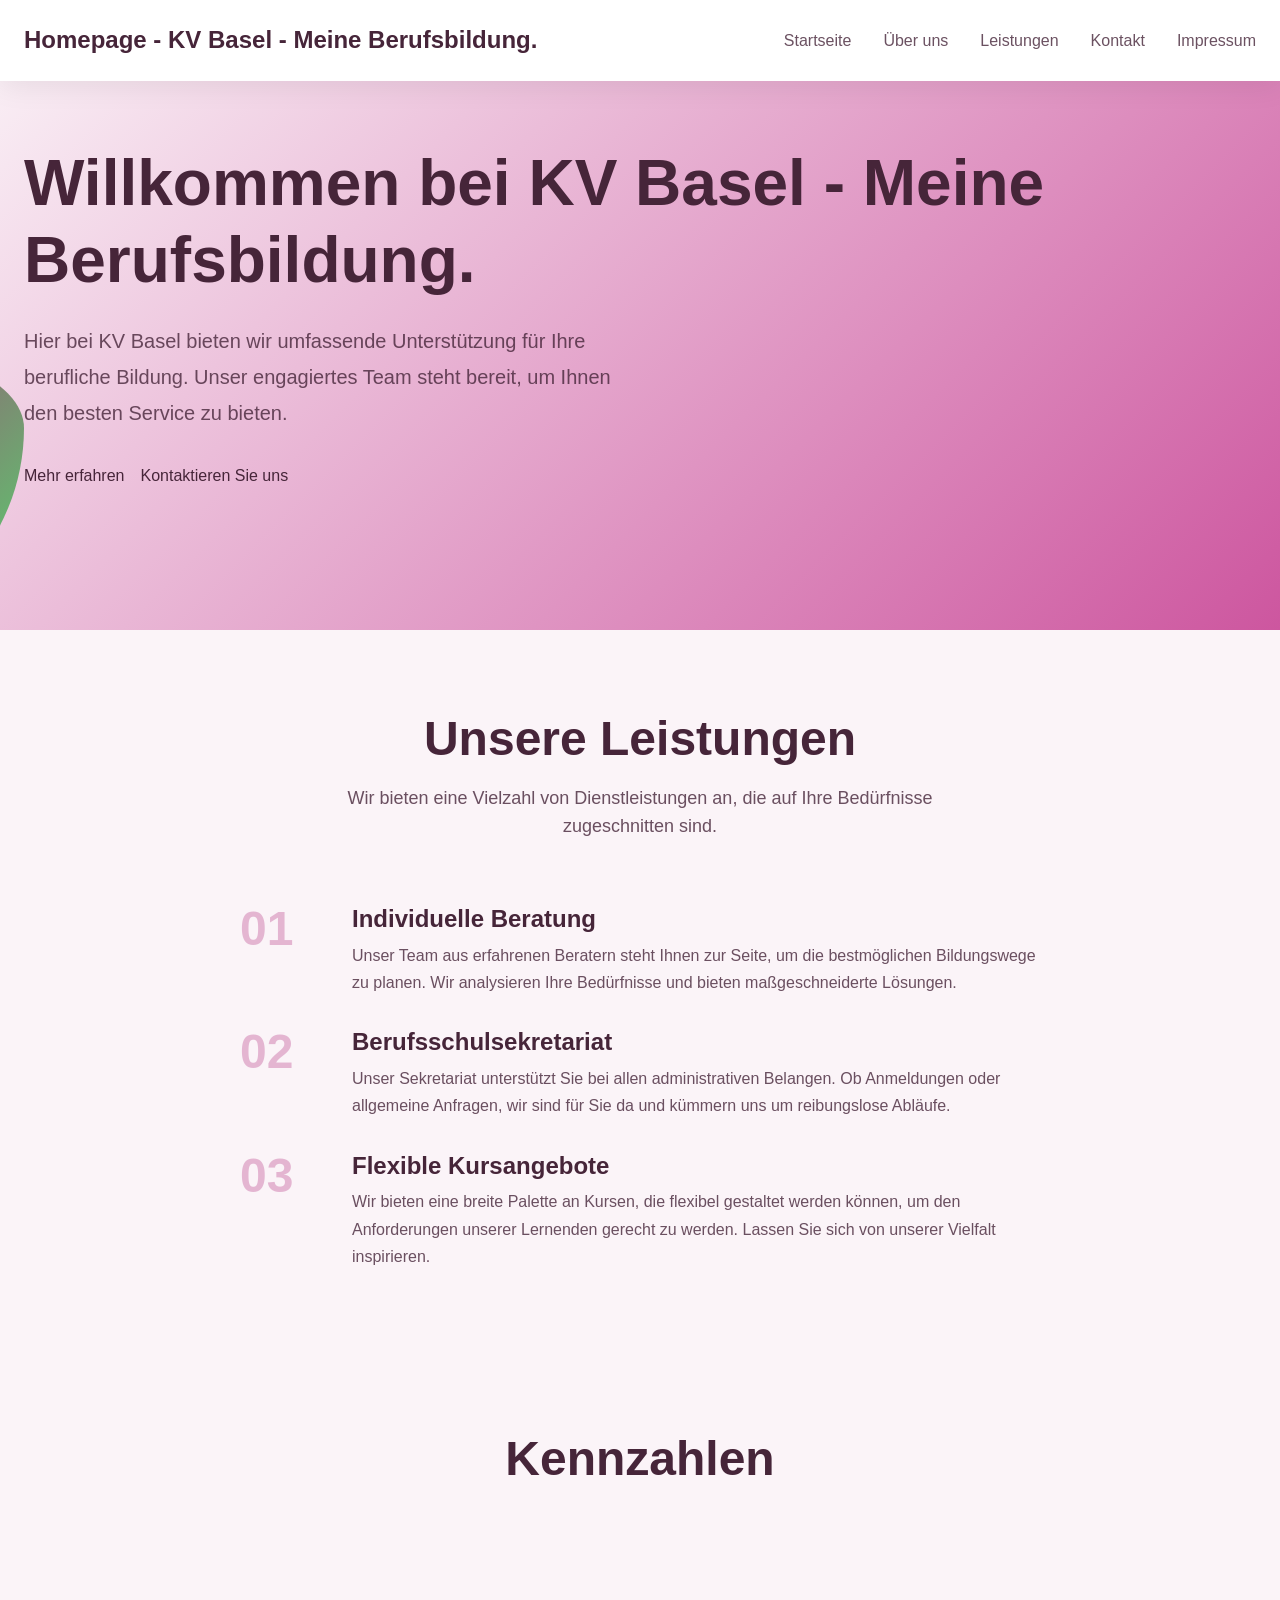
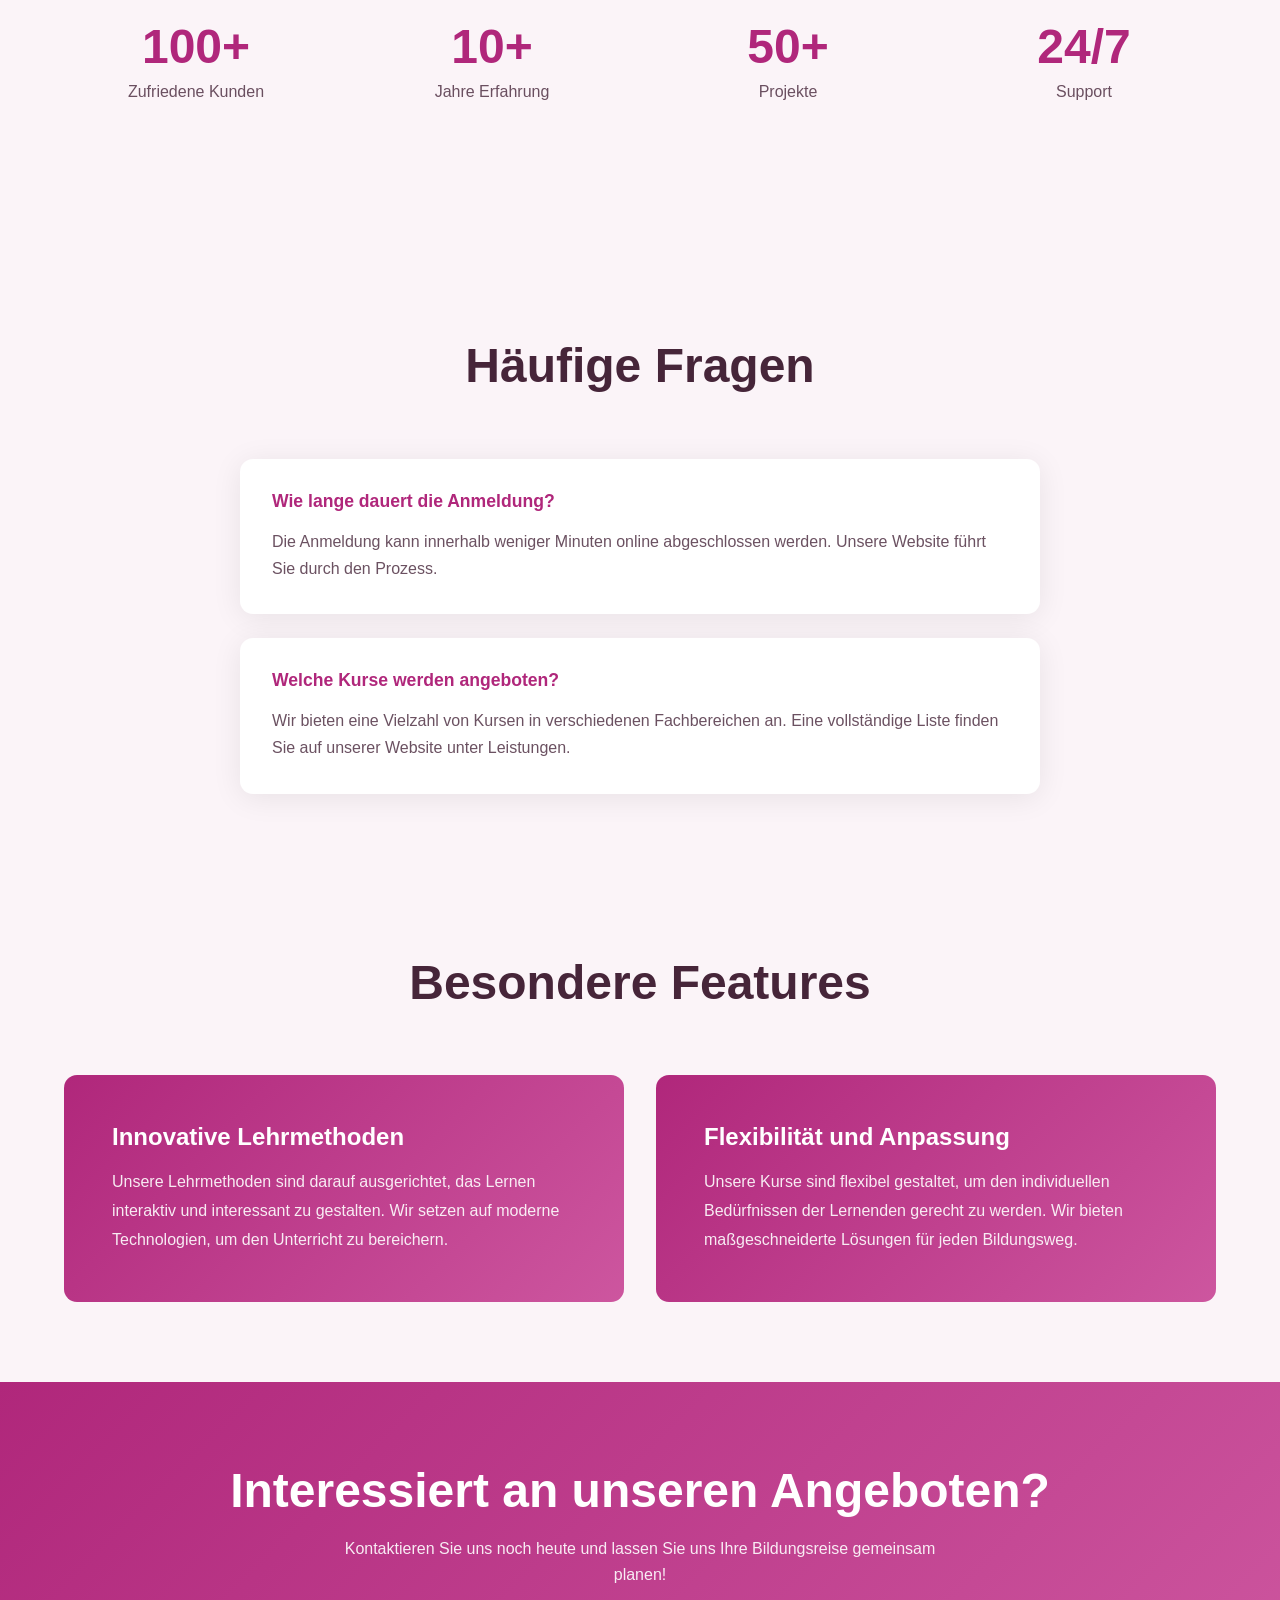
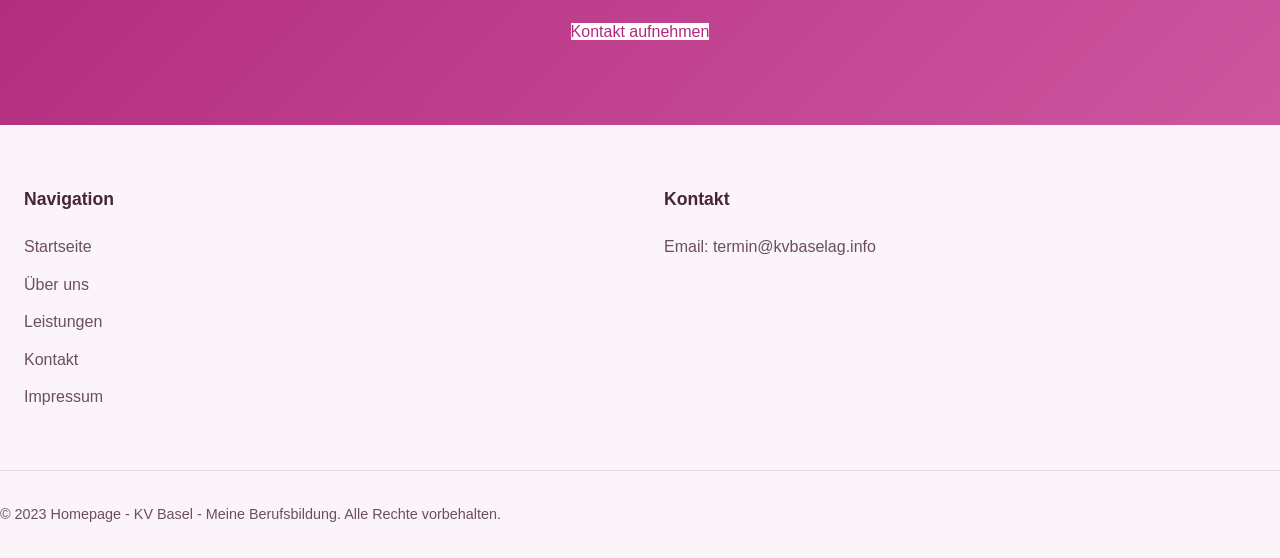
==== commit af0ce844: "Deploy website" ====
--- a/index.html
+++ b/index.html
@@ -6,40 +6,40 @@
   <title>Homepage - KV Basel - Meine Berufsbildung. - Startseite</title>
   <style>
     :root {
-      --primary: #cfc926;
-      --secondary: #d8d569;
-      --accent: #4666e7;
-      --background: #fbfbf4;
-      --text: #35341d;
-      --text-light: #35341dcc;
+      --primary: #b0277b;
+      --secondary: #cd569f;
+      --accent: #54d96c;
+      --background: #fbf4f8;
+      --text: #462539;
+      --text-light: #462539cc;
       --white: #ffffff;
-      --font-heading: 'Sora', sans-serif;
-      --font-body: 'Roboto', sans-serif;
-      --radius: 25px;
-      --section-padding: 85px;
-      --container-width: 1197px;
-      --nav-height: 84px;
-      --shadow: 0 4px 15px rgba(0, 0, 0, 0.08);
-      --shadow-lg: 0 10px calc(15px * 2) rgba(0, 0, 0, 0.12);
-      --shadow-glow: 0 0 30px #cfc92640;
+      --font-heading: 'Roboto Slab', sans-serif;
+      --font-body: 'Urbanist', sans-serif;
+      --radius: 13px;
+      --section-padding: 80px;
+      --container-width: 1327px;
+      --nav-height: 81px;
+      --shadow: 0 4px 30px rgba(0, 0, 0, 0.08);
+      --shadow-lg: 0 10px calc(30px * 2) rgba(0, 0, 0, 0.12);
+      --shadow-glow: 0 0 30px #b0277b40;
       --transition: all 0.3s cubic-bezier(0.4, 0, 0.2, 1);
       --glass-bg: rgba(255, 255, 255, 0.1);
       --glass-border: rgba(255, 255, 255, 0.2);
-      --btn-padding: 16px 38px;
-    }
-
-    @import url('https://fonts.googleapis.com/css2?family=Sora:wght@400;600;700;800;900&family=Roboto:wght@300;400;500;600&display=swap');
-
+      --btn-padding: 16px 30px;
+    }
+    
+    @import url('https://fonts.googleapis.com/css2?family=Roboto+Slab:wght@400;600;700;800;900&family=Urbanist:wght@300;400;500;600&display=swap');
+    
     *, *::before, *::after {
       margin: 0;
       padding: 0;
       box-sizing: border-box;
     }
-
+    
     html {
       scroll-behavior: smooth;
     }
-
+    
     body {
       font-family: var(--font-body);
       color: var(--text);
@@ -47,95 +47,213 @@
       line-height: 1.6;
       -webkit-font-smoothing: antialiased;
     }
-
+    
     .container {
       max-width: 1200px;
       margin: 0 auto;
       padding: 0 1.5rem;
     }
-
+    
     h1, h2, h3, h4, h5, h6 {
       font-family: var(--font-heading);
       font-weight: 700;
       line-height: 1.2;
       color: var(--text);
     }
-
+    
     h1 { font-size: clamp(2.5rem, 6vw, 4rem); }
     h2 { font-size: clamp(2rem, 4vw, 3rem); margin-bottom: 1rem; }
     h3 { font-size: clamp(1.25rem, 2vw, 1.5rem); }
-
+    
     a {
       color: inherit;
       text-decoration: none;
       transition: var(--transition);
     }
-
+    
     img {
       max-width: 100%;
       height: auto;
       display: block;
     }
-
+    
     .section {
       padding: 5rem 0;
     }
-
+    
     .section-header {
       text-align: center;
       margin-bottom: 4rem;
     }
-
+    
     .section-header h2 {
       margin-bottom: 1rem;
     }
-
+    
     .section-header p {
       color: var(--text-light);
       max-width: 600px;
       margin: 0 auto;
       font-size: 1.125rem;
     }
-
+    
     .cards-grid {
       display: grid;
       grid-template-columns: repeat(auto-fit, minmax(300px, 1fr));
       gap: 2rem;
     }
-
+    
     .cards-grid-2 {
       display: grid;
       grid-template-columns: repeat(auto-fit, minmax(400px, 1fr));
       gap: 2rem;
     }
-
+    
     .cards-grid-4 {
       display: grid;
       grid-template-columns: repeat(auto-fit, minmax(250px, 1fr));
       gap: 1.5rem;
     }
-
-    .simple-card {
+    
+    .nav {
+      position: fixed; top: 0; left: 0; right: 0; z-index: 1000;
       background: white;
+      box-shadow: var(--shadow);
+      height: var(--nav-height);
+      display: flex;
+      align-items: center;
+      transition: var(--transition);
+    }
+    .nav-container {
+      max-width: var(--container-width);
+      margin: 0 auto;
+      padding: 0 1.5rem;
+      width: 100%;
+      display: flex;
+      align-items: center;
+      justify-content: space-between;
+    }
+    .nav-logo {
+      font-family: var(--font-heading);
+      font-size: 1.5rem;
+      font-weight: 700;
+      color: var(--text);
+    }
+    .nav-links {
+      display: flex;
+      gap: 2rem;
+      list-style: none;
+    }
+    .nav-links a {
+      color: var(--text-light);
+      font-weight: 500;
+      padding: 0.5rem 0;
+      position: relative;
+    }
+    .nav-links a:hover { color: var(--primary); }
+    .nav-cta {
+      background: var(--primary);
+      color: white;
+      padding: var(--btn-padding);
       border-radius: var(--radius);
-      padding: 2.5rem;
-      box-shadow: var(--shadow);
-      border-top: 4px solid var(--primary);
+      font-weight: 600;
+    }
+    @media (max-width: 768px) {
+      .nav-links { display: none; }
+    }
+    
+    .footer {
+      background: var(--background); color: var(--text);
+      padding: 4rem 0 2rem;
+    }
+    .footer-container {
+      max-width: var(--container-width);
+      margin: 0 auto;
+      padding: 0 1.5rem;
+      display: grid; grid-template-columns: repeat(2, 1fr); gap: 3rem;
+    }
+    .footer-col h4 {
+      margin-bottom: 1.5rem;
+      font-size: 1.1rem;
+      color: var(--text);
+    }
+    .footer-col ul {
+      list-style: none;
+    }
+    .footer-col li {
+      margin-bottom: 0.75rem;
+    }
+    .footer-col a {
+      color: var(--text-light);
       transition: var(--transition);
     }
-    .simple-card:hover {
-      transform: translateY(-5px);
-      box-shadow: var(--shadow-lg);
-    }
-    .simple-card h3 {
-      margin-bottom: 1rem;
+    .footer-col a:hover {
       color: var(--primary);
     }
-    .simple-card p {
-      color: var(--text-light);
+    .footer-bottom {
+      margin-top: 3rem;
+      padding-top: 2rem;
+      border-top: 1px solid rgba(0,0,0,0.1);
+      display: flex; justify-content: space-between; align-items: center;
+      font-size: 0.9rem;
+      color: var(--text-light);
+    }
+    @media (max-width: 768px) {
+      .footer-container { grid-template-columns: 1fr 1fr; }
+    }
+    @media (max-width: 480px) {
+      .footer-container { grid-template-columns: 1fr; text-align: center; }
+    }
+    
+    .hero {
+      min-height: 70vh;
+      padding: calc(var(--nav-height) + 4rem) 0 4rem;
+      background: linear-gradient(135deg, var(--background) 0%, var(--secondary) 100%);
+      position: relative;
+      overflow: hidden;
+    }
+    .hero-container {
+      max-width: var(--container-width);
+      margin: 0 auto;
+      padding: 0 1.5rem;
+      display: flex; flex-direction: column; align-items: flex-start;
+    }
+    .hero-content h1 {
+      margin-bottom: 1.5rem;
+    }
+    .hero-content p {
+      font-size: 1.25rem;
+      color: var(--text-light);
+      margin-bottom: 2rem;
+      max-width: 600px;
       line-height: 1.8;
     }
-
+    .hero-buttons {
+      display: flex;
+      gap: 1rem;
+      flex-wrap: wrap;
+    }
+    .hero-visual {
+      position: relative;
+    }
+    .hero-visual::before {
+      content: '';
+      position: absolute;
+      width: 300px;
+      height: 300px;
+      background: linear-gradient(135deg, var(--primary), var(--accent));
+      border-radius: 30% 70% 70% 30% / 30% 30% 70% 70%;
+      animation: blob 8s ease-in-out infinite;
+      right: 0;
+      top: 50%;
+      transform: translateY(-50%);
+    }
+    @media (max-width: 768px) {
+      .hero-container { grid-template-columns: 1fr; text-align: center; }
+      .hero-buttons { justify-content: center; }
+      .hero-visual { display: none; }
+    }
+    
     .numbered-list {
       display: flex;
       flex-direction: column;
@@ -167,39 +285,7 @@
       color: var(--text-light);
       line-height: 1.7;
     }
-
-    .split-section {
-      display: grid;
-      grid-template-columns: 1fr 1fr;
-      gap: 4rem;
-      align-items: center;
-    }
-    .split-text h3 {
-      margin-bottom: 1rem;
-    }
-    .split-text p {
-      color: var(--text-light);
-      line-height: 1.8;
-      margin-bottom: 1rem;
-    }
-    .split-list ul {
-      list-style: none;
-      padding: 0;
-    }
-    .split-list li {
-      padding: 0.75rem 0;
-      padding-left: 2rem;
-      position: relative;
-      border-bottom: 1px solid rgba(0,0,0,0.05);
-    }
-    .split-list li::before {
-      content: '✓';
-      position: absolute;
-      left: 0;
-      color: var(--primary);
-      font-weight: bold;
-    }
-
+    
     .stats-row {
       display: grid;
       grid-template-columns: repeat(auto-fit, minmax(150px, 1fr));
@@ -223,24 +309,7 @@
       color: var(--text-light);
       font-size: 1rem;
     }
-
-    .text-block {
-      max-width: 800px;
-      margin: 0 auto;
-    }
-    .text-block h3 {
-      margin-bottom: 1.5rem;
-    }
-    .text-block p {
-      color: var(--text-light);
-      line-height: 1.9;
-      margin-bottom: 1.5rem;
-      font-size: 1.1rem;
-    }
-    .text-block p:last-child {
-      margin-bottom: 0;
-    }
-
+    
     .faq-list {
       max-width: 800px;
       margin: 0 auto;
@@ -263,7 +332,7 @@
       color: var(--text-light);
       line-height: 1.7;
     }
-
+    
     .feature-boxes {
       display: grid;
       grid-template-columns: repeat(2, 1fr);
@@ -283,215 +352,38 @@
       opacity: 0.9;
       line-height: 1.8;
     }
-
-    .contact-split {
-      display: grid;
-      grid-template-columns: 1fr 1fr;
-      gap: 4rem;
-      align-items: start;
-    }
-    .contact-form, .contact-form-full {
+    @media (max-width: 768px) {
+      .feature-boxes { grid-template-columns: 1fr; }
+    }
+    
+    .cta-section {
+      background: linear-gradient(135deg, var(--primary), var(--secondary));
+      color: white;
+      padding: 5rem 0;
+      text-align: center;
+    }
+    
+    .cta-section h2 {
+      color: white;
+      margin-bottom: 1rem;
+    }
+    
+    .cta-section p {
+      opacity: 0.9;
+      margin-bottom: 2rem;
+      max-width: 600px;
+      margin-left: auto;
+      margin-right: auto;
+    }
+    
+    .cta-section .btn {
       background: white;
-      padding: 2.5rem;
-      border-radius: var(--radius);
-      box-shadow: var(--shadow);
-    }
-    .contact-info {
-      padding: 2rem 0;
-    }
-    .contact-info h3 {
-      margin-bottom: 2rem;
-      color: var(--text);
-    }
-    .info-item {
-      display: flex;
-      gap: 1rem;
-      margin-bottom: 1.5rem;
-      align-items: flex-start;
-    }
-    .info-item span {
-      font-size: 1.5rem;
-      line-height: 1;
-    }
-    .info-item p {
-      color: var(--text-light);
-      line-height: 1.6;
-    }
-    .info-item a {
       color: var(--primary);
-      text-decoration: none;
-    }
-    .info-item a:hover {
-      text-decoration: underline;
-    }
-    .form {
-      display: flex;
-      flex-direction: column;
-      gap: 1.5rem;
-    }
-    .form-row {
-      display: grid;
-      grid-template-columns: 1fr 1fr;
-      gap: 1.5rem;
-    }
-    .form-group {
-      display: flex;
-      flex-direction: column;
-      gap: 0.5rem;
-    }
-    .form-group label {
-      font-weight: 500;
-      color: var(--text);
-      font-size: 0.9rem;
-    }
-    .form-group input,
-    .form-group textarea {
-      padding: 1rem;
-      border: 2px solid #e5e5e5;
-      border-radius: calc(var(--radius) - 4px);
-      font-size: 1rem;
-      font-family: inherit;
-      transition: var(--transition);
-    }
-    .form-group input:focus,
-    .form-group textarea:focus {
-      outline: none;
-      border-color: var(--primary);
-    }
-    .form-group textarea {
-      resize: vertical;
-      min-height: 120px;
-    }
-
-    @media (max-width: 768px) {
-      .split-section { grid-template-columns: 1fr; gap: 2rem; }
-      .section { padding: 3rem 0; }
-      .cards-grid, .cards-grid-2 { grid-template-columns: 1fr; }
-    }
-
-    @keyframes fadeIn {
-      from { opacity: 0; transform: translateY(20px); }
-      to { opacity: 1; transform: translateY(0); }
-    }
-
-    @keyframes slideUp {
-      from { opacity: 0; transform: translateY(40px); }
-      to { opacity: 1; transform: translateY(0); }
-    }
-
-    @keyframes float {
-      0%, 100% { transform: translateY(0) rotate(0deg); }
-      50% { transform: translateY(-20px) rotate(3deg); }
-    }
-
-    @keyframes gradientBG {
-      0% { background-position: 0% 50%; }
-      50% { background-position: 100% 50%; }
-      100% { background-position: 0% 50%; }
-    }
-
-    @keyframes morph {
+    }
+    
+    @keyframes blob {
       0%, 100% { border-radius: 60% 40% 30% 70% / 60% 30% 70% 40%; }
       50% { border-radius: 30% 60% 70% 40% / 50% 60% 30% 60%; }
-    }
-
-    .fade-in { animation: fadeIn 0.6s ease forwards; }
-    .slide-up { animation: slideUp 0.8s ease forwards; }
-    .float { animation: float 6s ease-in-out infinite; }
-
-    .delay-1 { animation-delay: 0.1s; }
-    .delay-2 { animation-delay: 0.2s; }
-    .delay-3 { animation-delay: 0.3s; }
-    .delay-4 { animation-delay: 0.4s; }
-
-    .nav {
-      position: sticky; top: 0; z-index: 1000;
-      background: linear-gradient(90deg, var(--primary), var(--secondary));
-      box-shadow: var(--shadow);
-      height: var(--nav-height);
-      display: flex;
-      align-items: center;
-      transition: var(--transition);
-    }
-    .nav-container {
-      max-width: var(--container-width);
-      margin: 0 auto;
-      padding: 0 1.5rem;
-      width: 100%;
-      display: flex;
-      align-items: center;
-      justify-content: center;
-    }
-    .nav-logo {
-      font-family: var(--font-heading);
-      font-size: 1.5rem;
-      font-weight: 700;
-      color: white;
-    }
-    .nav-links {
-      display: flex;
-      gap: 2rem;
-      list-style: none;
-    }
-    .nav-links a {
-      color: white;
-      font-weight: 500;
-      padding: 0.5rem 0;
-      position: relative;
-    }
-    .nav-links a:hover { color: var(--primary); }
-    .nav-cta {
-      background: white;
-      color: var(--primary);
-      padding: var(--btn-padding);
-      border-radius: var(--radius);
-      font-weight: 600;
-    }
-    @media (max-width: 768px) {
-      .nav-links { display: none; }
-    }
-
-    .footer {
-      background: linear-gradient(135deg, var(--text) 0%, var(--primary) 100%); color: white;
-      padding: 4rem 0 2rem;
-    }
-    .footer-container {
-      max-width: var(--container-width);
-      margin: 0 auto;
-      padding: 0 1.5rem;
-      text-align: center;
-    }
-    .footer-col h4 {
-      margin-bottom: 1.5rem;
-      font-size: 1.1rem;
-      color: white;
-    }
-    .footer-col ul {
-      list-style: none;
-    }
-    .footer-col li {
-      margin-bottom: 0.75rem;
-    }
-    .footer-col a {
-      color: rgba(255,255,255,0.7);
-      transition: var(--transition);
-    }
-    .footer-col a:hover {
-      color: white;
-    }
-    .footer-bottom {
-      margin-top: 3rem;
-      padding-top: 2rem;
-      border-top: 1px solid rgba(255,255,255,0.1);
-      text-align: center;
-      font-size: 0.9rem;
-      color: rgba(255,255,255,0.6);
-    }
-    @media (max-width: 768px) {
-      .footer-container { grid-template-columns: 1fr 1fr; }
-    }
-    @media (max-width: 480px) {
-      .footer-container { grid-template-columns: 1fr; text-align: center; }
     }
   </style>
 </head>
@@ -499,7 +391,7 @@
   <!-- NAVIGATION (PFLICHT - von unten kopieren) -->
   <nav class="nav">
     <div class="nav-container">
-      <div class="nav-logo">Homepage - KV Basel - Meine Berufsbildung.</div>
+      <a href="index.html" class="nav-logo">Homepage - KV Basel - Meine Berufsbildung.</a>
       <ul class="nav-links">
         <li><a href="index.html">Startseite</a></li>
         <li><a href="ueber-uns.html">Über uns</a></li>
@@ -509,128 +401,118 @@
       </ul>
     </div>
   </nav>
-
-  <!-- HERO SECTION -->
-  <section class="hero">
+  
+  <!-- MAIN CONTENT -->
+  <div class="hero">
     <div class="hero-container">
       <div class="hero-content">
-        <h1>Willkommen bei der KV Basel - Meine Berufsbildung</h1>
-        <p>Wir bieten Ihnen eine umfassende Berufsbildung mit vielfältigen Möglichkeiten, um Ihre Karriere zu starten. Entdecken Sie unsere Programme und Angebote.</p>
+        <h1>Willkommen bei KV Basel - Meine Berufsbildung.</h1>
+        <p>Hier bei KV Basel bieten wir umfassende Unterstützung für Ihre berufliche Bildung. Unser engagiertes Team steht bereit, um Ihnen den besten Service zu bieten.</p>
         <div class="hero-buttons">
-          <a href="leistungen.html" class="btn btn-primary">Unsere Leistungen</a>
-          <a href="kontakt.html" class="btn btn-secondary">Kontakt aufnehmen</a>
+          <a href="leistungen.html" class="btn btn-primary">Mehr erfahren</a>
+          <a href="kontakt.html" class="btn btn-secondary">Kontaktieren Sie uns</a>
         </div>
       </div>
       <div class="hero-visual"></div>
     </div>
-  </section>
-
-  <!-- CONTENT SECTIONS -->
-  <!-- Section 3: NUMBERED-LIST -->
+  </div>
+  
   <section class="section alt-bg">
     <div class="container">
       <div class="section-header">
-        <h2>Unsere Bildungsansätze</h2>
-        <p>Erfahren Sie mehr über unsere innovativen Lehrmethoden und wie wir die nächste Generation vorbereiten.</p>
+        <h2>Unsere Leistungen</h2>
+        <p>Wir bieten eine Vielzahl von Dienstleistungen an, die auf Ihre Bedürfnisse zugeschnitten sind.</p>
       </div>
       <div class="numbered-list">
         <div class="numbered-item">
           <span class="num">01</span>
           <div>
-            <h3>Individuelle Betreuung</h3>
-            <p>Wir bieten eine maßgeschneiderte Betreuung für jeden Schüler, um seine Potenziale zu entfalten. Unsere erfahrenen Lehrer stehen Ihnen jederzeit zur Verfügung.</p>
+            <h3>Individuelle Beratung</h3>
+            <p>Unser Team aus erfahrenen Beratern steht Ihnen zur Seite, um die bestmöglichen Bildungswege zu planen. Wir analysieren Ihre Bedürfnisse und bieten maßgeschneiderte Lösungen.</p>
           </div>
         </div>
         <div class="numbered-item">
           <span class="num">02</span>
           <div>
-            <h3>Moderne Lernmethoden</h3>
-            <p>Unsere Lehrpläne sind auf dem neuesten Stand der Technik und beinhalten interaktive Lernmethoden, um das Lernen spannender und effektiver zu gestalten.</p>
+            <h3>Berufsschulsekretariat</h3>
+            <p>Unser Sekretariat unterstützt Sie bei allen administrativen Belangen. Ob Anmeldungen oder allgemeine Anfragen, wir sind für Sie da und kümmern uns um reibungslose Abläufe.</p>
           </div>
         </div>
         <div class="numbered-item">
           <span class="num">03</span>
           <div>
-            <h3>Praxisnahe Ausbildung</h3>
-            <p>Wir legen großen Wert auf praxisnahe Ausbildung. Unsere Partnerschaften mit Unternehmen ermöglichen es Ihnen, wertvolle Erfahrungen zu sammeln.</p>
+            <h3>Flexible Kursangebote</h3>
+            <p>Wir bieten eine breite Palette an Kursen, die flexibel gestaltet werden können, um den Anforderungen unserer Lernenden gerecht zu werden. Lassen Sie sich von unserer Vielfalt inspirieren.</p>
           </div>
         </div>
       </div>
     </div>
   </section>
-
-  <!-- Section 4: SIMPLE-CARDS -->
+  
+  <section class="section alt-bg">
+    <div class="container">
+      <div class="section-header"><h2>Kennzahlen</h2></div>
+      <div class="stats-row">
+        <div class="stat">
+          <span class="stat-num">100+</span>
+          <span class="stat-label">Zufriedene Kunden</span>
+        </div>
+        <div class="stat">
+          <span class="stat-num">10+</span>
+          <span class="stat-label">Jahre Erfahrung</span>
+        </div>
+        <div class="stat">
+          <span class="stat-num">50+</span>
+          <span class="stat-label">Projekte</span>
+        </div>
+        <div class="stat">
+          <span class="stat-num">24/7</span>
+          <span class="stat-label">Support</span>
+        </div>
+      </div>
+    </div>
+  </section>
+  
+  <section class="section alt-bg">
+    <div class="container">
+      <div class="section-header"><h2>Häufige Fragen</h2></div>
+      <div class="faq-list">
+        <div class="faq-item">
+          <h4>Wie lange dauert die Anmeldung?</h4>
+          <p>Die Anmeldung kann innerhalb weniger Minuten online abgeschlossen werden. Unsere Website führt Sie durch den Prozess.</p>
+        </div>
+        <div class="faq-item">
+          <h4>Welche Kurse werden angeboten?</h4>
+          <p>Wir bieten eine Vielzahl von Kursen in verschiedenen Fachbereichen an. Eine vollständige Liste finden Sie auf unserer Website unter Leistungen.</p>
+        </div>
+      </div>
+    </div>
+  </section>
+  
   <section class="section">
     <div class="container">
-      <div class="section-header">
-        <h2>Unsere Programme</h2>
-        <p>Entdecken Sie unsere vielfältigen Bildungsangebote, die Ihnen helfen, Ihre beruflichen Ziele zu erreichen.</p>
-      </div>
-      <div class="cards-grid-2">
-        <div class="simple-card">
-          <h3>Berufsausbildung</h3>
-          <p>Unsere Berufsausbildung bietet Ihnen die Möglichkeit, praktische Fähigkeiten zu erlernen und sich auf Ihren zukünftigen Job vorzubereiten. Wir unterstützen Sie auf Ihrem Weg zum erfolgreichen Abschluss.</p>
-        </div>
-        <div class="simple-card">
-          <h3>Weiterbildung</h3>
-          <p>Unsere Weiterbildungsprogramme sind darauf ausgelegt, Ihre Kenntnisse zu vertiefen und Ihre Karrierechancen zu verbessern. Entdecken Sie die vielfältigen Möglichkeiten, die wir bieten.</p>
-        </div>
-      </div>
-    </div>
-  </section>
-
-  <!-- Section 5: FEATURE-BOXES -->
-  <section class="section">
-    <div class="container">
-      <div class="section-header">
-        <h2>Warum uns wählen?</h2>
-      </div>
+      <div class="section-header"><h2>Besondere Features</h2></div>
       <div class="feature-boxes">
         <div class="feature-box">
-          <h3>Erfahrene Lehrkräfte</h3>
-          <p>Unsere Lehrkräfte sind hochqualifiziert und verfügen über umfangreiche Erfahrung in ihren jeweiligen Fachgebieten. Sie sind stets bestrebt, das Beste aus ihren Schülern herauszuholen.</p>
+          <h3>Innovative Lehrmethoden</h3>
+          <p>Unsere Lehrmethoden sind darauf ausgerichtet, das Lernen interaktiv und interessant zu gestalten. Wir setzen auf moderne Technologien, um den Unterricht zu bereichern.</p>
         </div>
         <div class="feature-box">
-          <h3>State-of-the-Art Einrichtungen</h3>
-          <p>Unsere modernen Einrichtungen bieten die perfekte Umgebung, um das Beste aus Ihrer Ausbildung zu machen. Wir investieren kontinuierlich in die neueste Technologie.</p>
+          <h3>Flexibilität und Anpassung</h3>
+          <p>Unsere Kurse sind flexibel gestaltet, um den individuellen Bedürfnissen der Lernenden gerecht zu werden. Wir bieten maßgeschneiderte Lösungen für jeden Bildungsweg.</p>
         </div>
       </div>
     </div>
   </section>
-
-  <!-- Section 6: SPLIT-SECTION -->
-  <section class="section alt-bg">
-    <div class="container">
-      <div class="section-header">
-        <h2>Unser Engagement</h2>
-      </div>
-      <div class="split-section">
-        <div class="split-text">
-          <h3>Warum wir?</h3>
-          <p>Wir sind bestrebt, eine qualitativ hochwertige Bildung zu bieten, die auf die Bedürfnisse der Schüler zugeschnitten ist. Unser Ziel ist es, Ihre Karriere zu fördern und Ihnen den bestmöglichen Start zu ermöglichen.</p>
-          <p>Unser engagiertes Team steht Ihnen jederzeit zur Verfügung, um Sie bei jedem Schritt Ihres Bildungsweges zu unterstützen.</p>
-        </div>
-        <div class="split-list">
-          <ul>
-            <li>Kompetente Beratung</li>
-            <li>Umfassende Unterstützung</li>
-            <li>Innovative Lernansätze</li>
-            <li>Starke Netzwerke</li>
-          </ul>
-        </div>
-      </div>
-    </div>
-  </section>
-
-  <!-- CTA SECTION -->
+  
   <section class="cta-section">
     <div class="container">
-      <h2>Bereit, Ihre Zukunft zu gestalten?</h2>
-      <p>Nehmen Sie noch heute Kontakt mit uns auf, um mehr über unsere Programme zu erfahren und wie wir Ihnen helfen können, Ihre Ziele zu erreichen.</p>
-      <a href="kontakt.html" class="btn btn-primary">Kontakt aufnehmen</a>
+      <h2>Interessiert an unseren Angeboten?</h2>
+      <p>Kontaktieren Sie uns noch heute und lassen Sie uns Ihre Bildungsreise gemeinsam planen!</p>
+      <a href="kontakt.html" class="btn">Kontakt aufnehmen</a>
     </div>
   </section>
-
+  
   <!-- FOOTER (PFLICHT - von unten kopieren) -->
   <footer class="footer">
     <div class="footer-container">
@@ -644,9 +526,15 @@
           <li><a href="impressum.html">Impressum</a></li>
         </ul>
       </div>
-      <div class="footer-bottom">
-        <p>&copy; 2023 Homepage - KV Basel - Meine Berufsbildung. Alle Rechte vorbehalten. | <a href="mailto:termin@kvbaselag.info">termin@kvbaselag.info</a></p>
-      </div>
+      <div class="footer-col">
+        <h4>Kontakt</h4>
+        <ul>
+          <li><a href="mailto:termin@kvbaselag.info">Email: termin@kvbaselag.info</a></li>
+        </ul>
+      </div>
+    </div>
+    <div class="footer-bottom">
+      <p>&copy; 2023 Homepage - KV Basel - Meine Berufsbildung. Alle Rechte vorbehalten.</p>
     </div>
   </footer>
 </body>
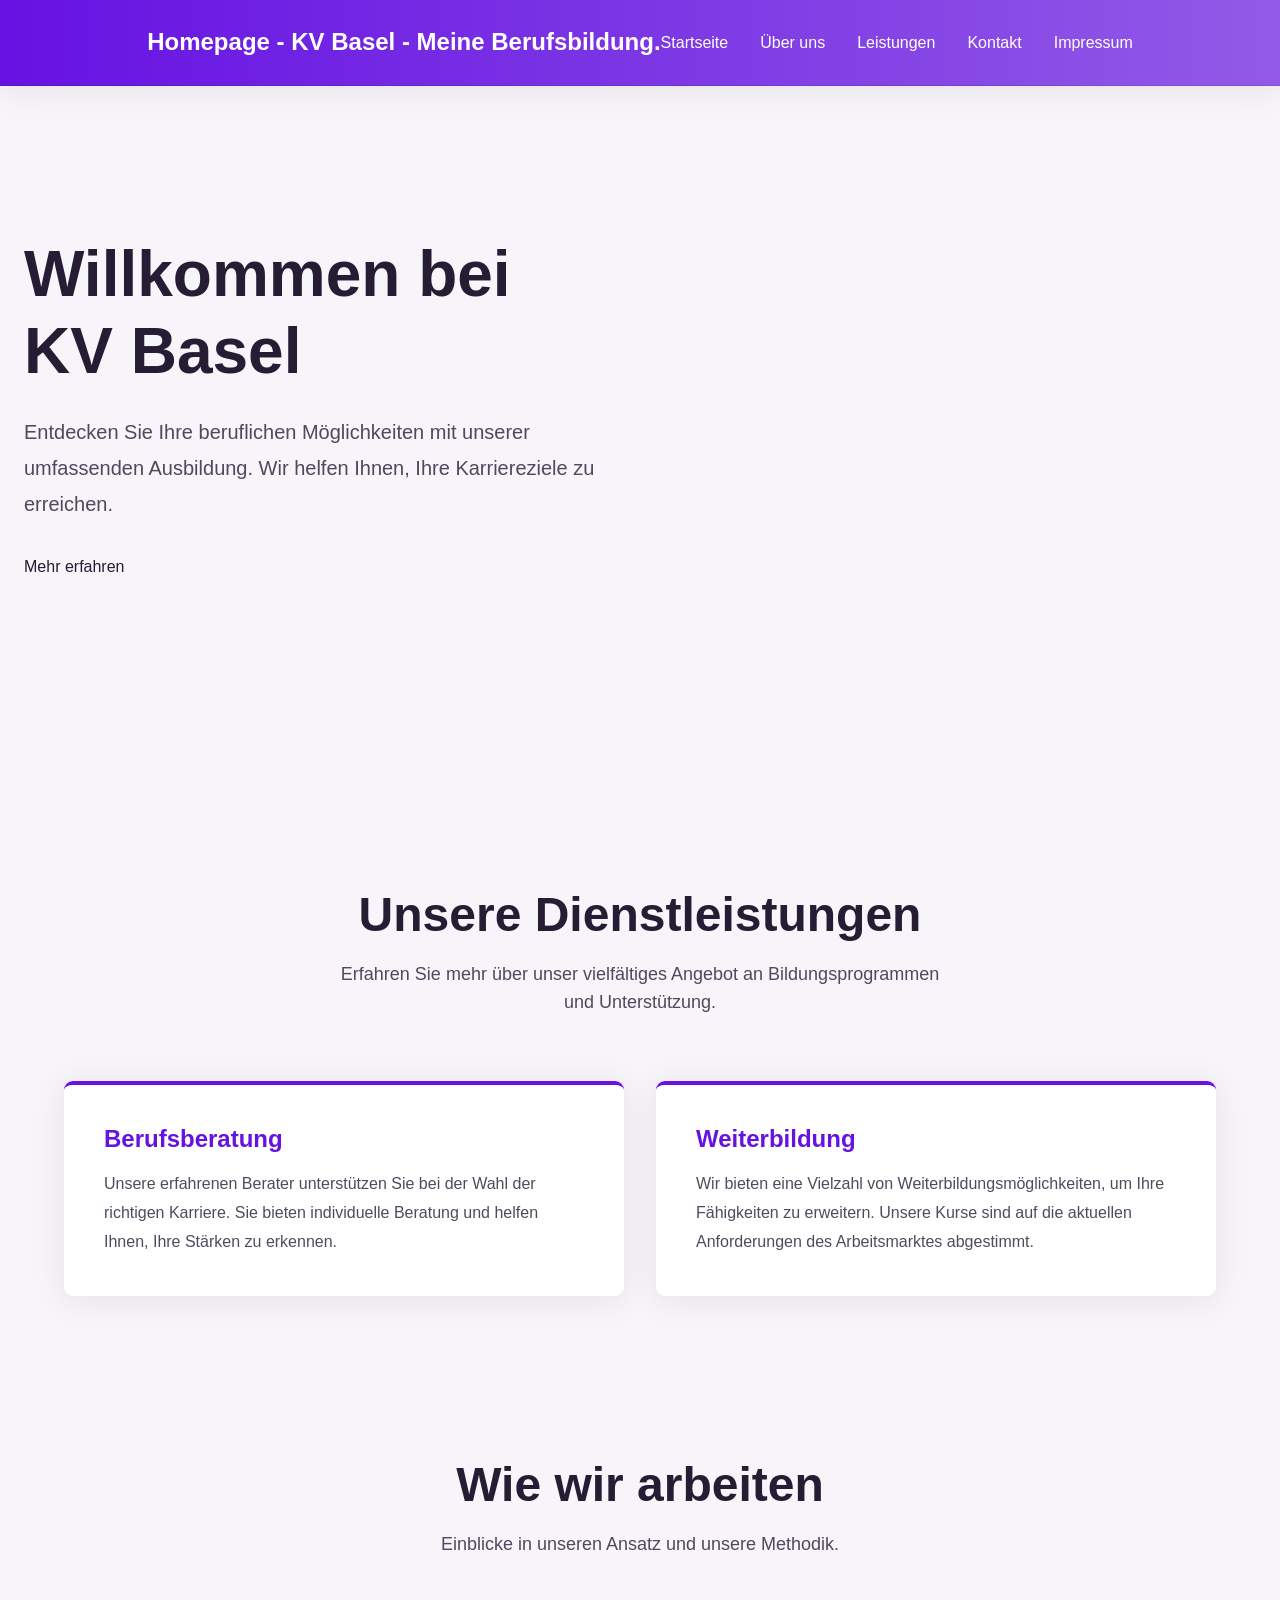
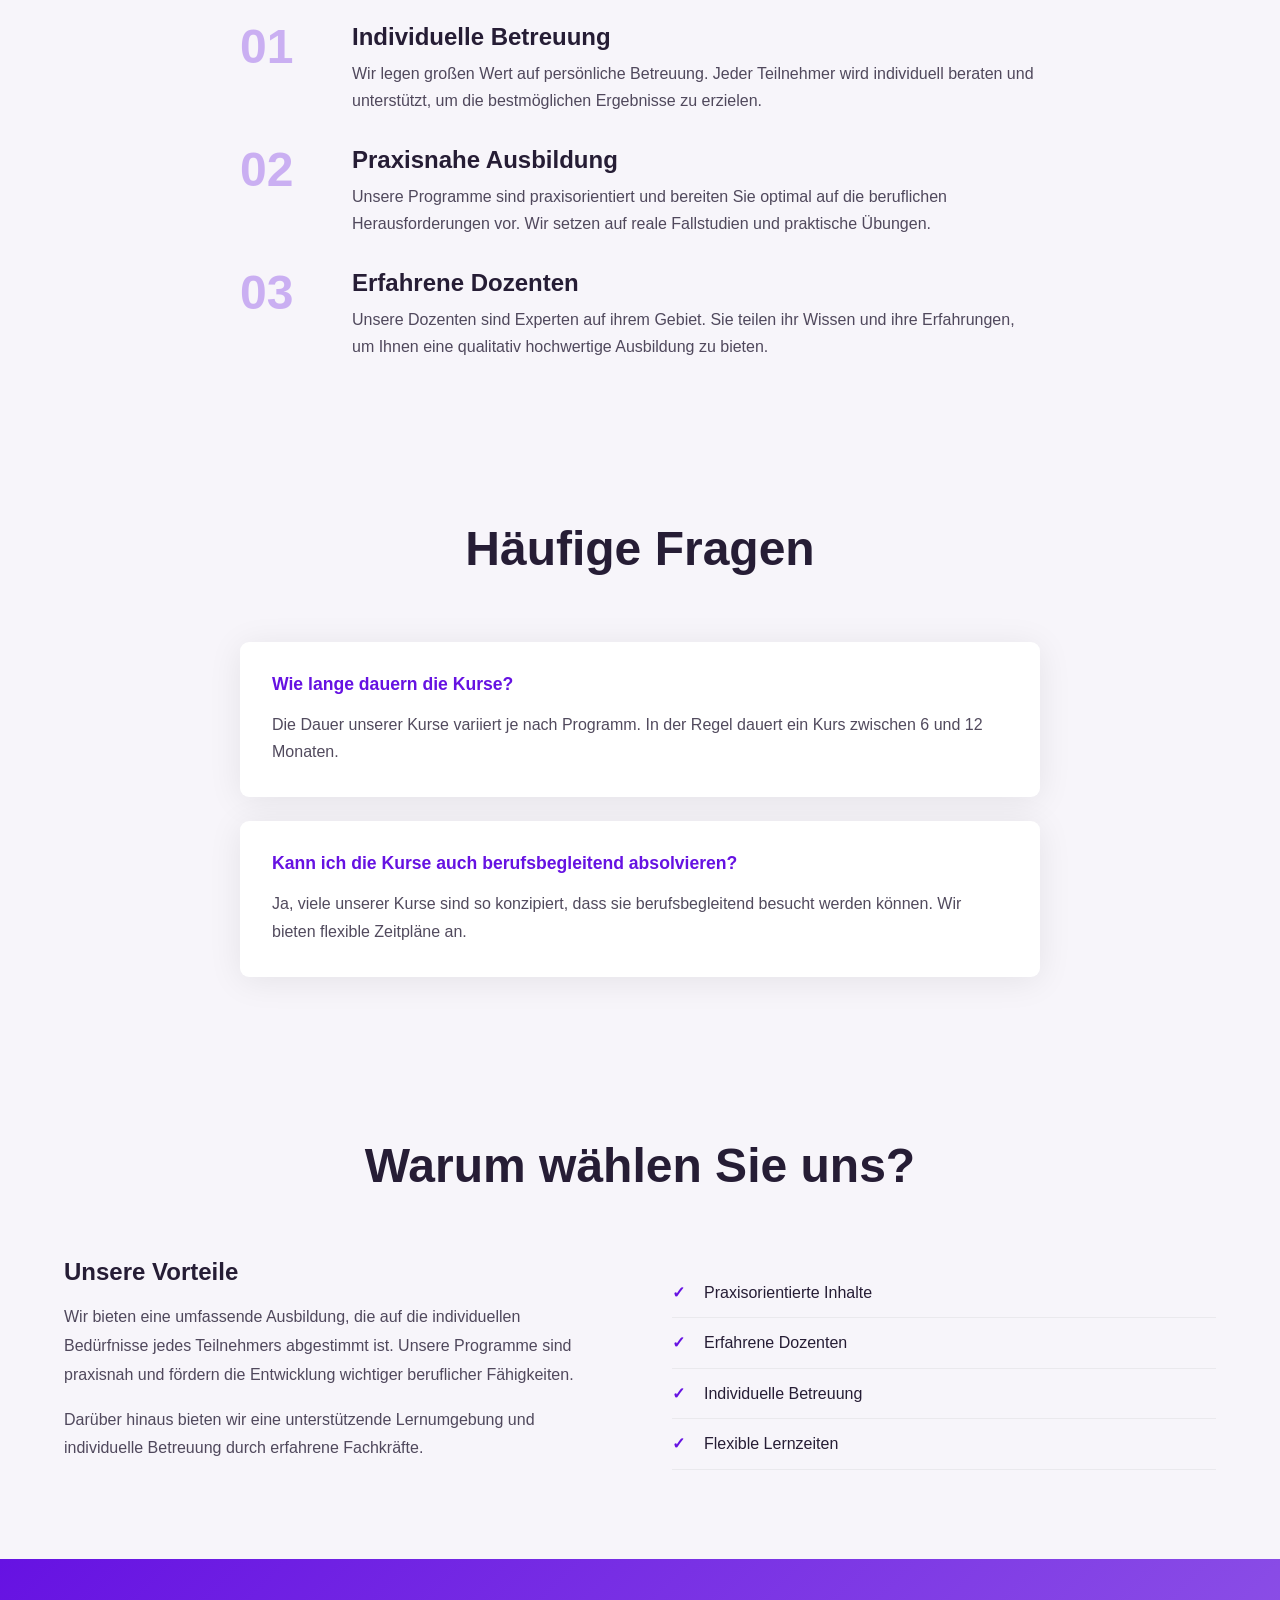
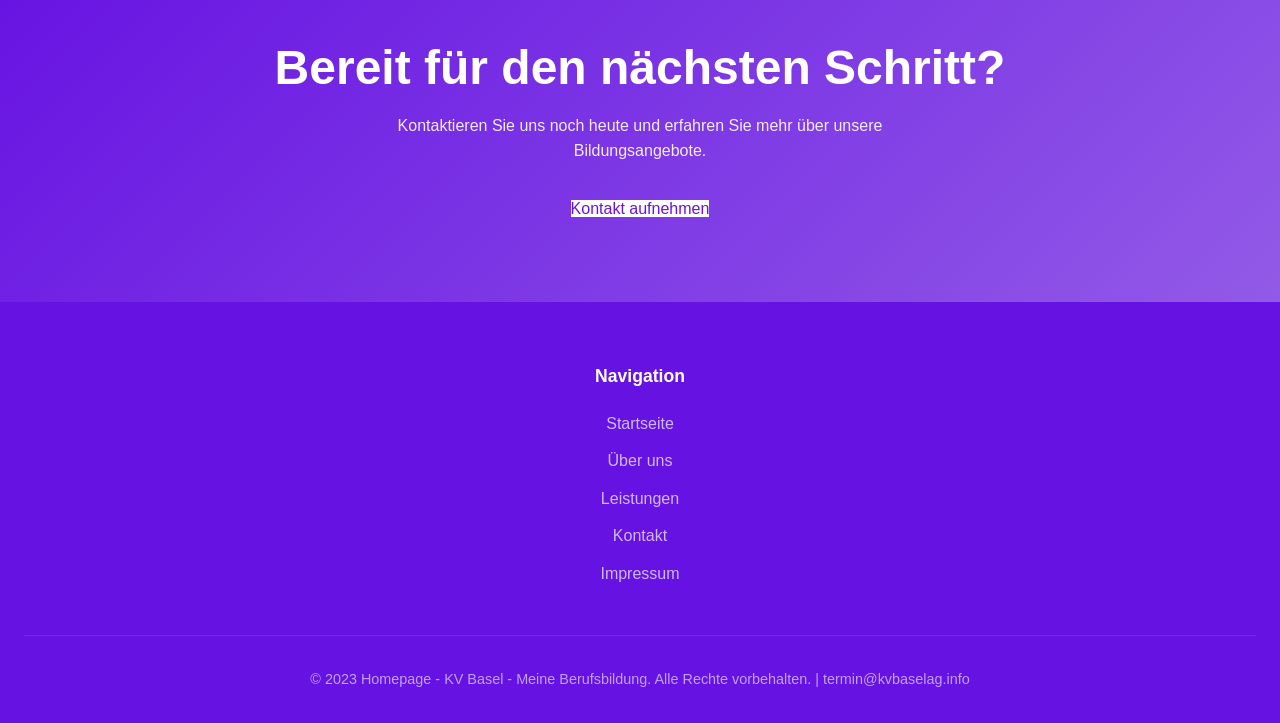
==== commit 4135e92e: "Deploy website" ====
--- a/index.html
+++ b/index.html
@@ -6,40 +6,40 @@
   <title>Homepage - KV Basel - Meine Berufsbildung. - Startseite</title>
   <style>
     :root {
-      --primary: #b0277b;
-      --secondary: #cd569f;
-      --accent: #54d96c;
-      --background: #fbf4f8;
-      --text: #462539;
-      --text-light: #462539cc;
+      --primary: #6612e2;
+      --secondary: #925ae7;
+      --accent: #abe91c;
+      --background: #f7f5fa;
+      --text: #261d35;
+      --text-light: #261d35cc;
       --white: #ffffff;
-      --font-heading: 'Roboto Slab', sans-serif;
-      --font-body: 'Urbanist', sans-serif;
-      --radius: 13px;
-      --section-padding: 80px;
-      --container-width: 1327px;
-      --nav-height: 81px;
-      --shadow: 0 4px 30px rgba(0, 0, 0, 0.08);
-      --shadow-lg: 0 10px calc(30px * 2) rgba(0, 0, 0, 0.12);
-      --shadow-glow: 0 0 30px #b0277b40;
+      --font-heading: 'Montserrat', sans-serif;
+      --font-body: 'Nunito', sans-serif;
+      --radius: 9px;
+      --section-padding: 97px;
+      --container-width: 1314px;
+      --nav-height: 86px;
+      --shadow: 0 4px 34px rgba(0, 0, 0, 0.08);
+      --shadow-lg: 0 10px calc(34px * 2) rgba(0, 0, 0, 0.12);
+      --shadow-glow: 0 0 30px #6612e240;
       --transition: all 0.3s cubic-bezier(0.4, 0, 0.2, 1);
       --glass-bg: rgba(255, 255, 255, 0.1);
       --glass-border: rgba(255, 255, 255, 0.2);
-      --btn-padding: 16px 30px;
-    }
-    
-    @import url('https://fonts.googleapis.com/css2?family=Roboto+Slab:wght@400;600;700;800;900&family=Urbanist:wght@300;400;500;600&display=swap');
-    
+      --btn-padding: 14px 38px;
+    }
+
+    @import url('https://fonts.googleapis.com/css2?family=Montserrat:wght@400;600;700;800;900&family=Nunito:wght@300;400;500;600&display=swap');
+
     *, *::before, *::after {
       margin: 0;
       padding: 0;
       box-sizing: border-box;
     }
-    
+
     html {
       scroll-behavior: smooth;
     }
-    
+
     body {
       font-family: var(--font-body);
       color: var(--text);
@@ -47,78 +47,62 @@
       line-height: 1.6;
       -webkit-font-smoothing: antialiased;
     }
-    
+
     .container {
       max-width: 1200px;
       margin: 0 auto;
       padding: 0 1.5rem;
     }
-    
+
     h1, h2, h3, h4, h5, h6 {
       font-family: var(--font-heading);
       font-weight: 700;
       line-height: 1.2;
       color: var(--text);
     }
-    
+
     h1 { font-size: clamp(2.5rem, 6vw, 4rem); }
     h2 { font-size: clamp(2rem, 4vw, 3rem); margin-bottom: 1rem; }
     h3 { font-size: clamp(1.25rem, 2vw, 1.5rem); }
-    
+
     a {
       color: inherit;
       text-decoration: none;
       transition: var(--transition);
     }
-    
+
     img {
       max-width: 100%;
       height: auto;
       display: block;
     }
-    
+
     .section {
       padding: 5rem 0;
     }
-    
+
     .section-header {
       text-align: center;
       margin-bottom: 4rem;
     }
-    
+
     .section-header h2 {
       margin-bottom: 1rem;
     }
-    
+
     .section-header p {
       color: var(--text-light);
       max-width: 600px;
       margin: 0 auto;
       font-size: 1.125rem;
     }
-    
-    .cards-grid {
-      display: grid;
-      grid-template-columns: repeat(auto-fit, minmax(300px, 1fr));
-      gap: 2rem;
-    }
-    
-    .cards-grid-2 {
-      display: grid;
-      grid-template-columns: repeat(auto-fit, minmax(400px, 1fr));
-      gap: 2rem;
-    }
-    
-    .cards-grid-4 {
-      display: grid;
-      grid-template-columns: repeat(auto-fit, minmax(250px, 1fr));
-      gap: 1.5rem;
-    }
-    
+
+    /* Navigation */
     .nav {
-      position: fixed; top: 0; left: 0; right: 0; z-index: 1000;
-      background: white;
+      position: relative;
+      background: linear-gradient(90deg, var(--primary), var(--secondary));
       box-shadow: var(--shadow);
+      border-bottom: 1px solid rgba(0,0,0,0.1);
       height: var(--nav-height);
       display: flex;
       align-items: center;
@@ -131,13 +115,13 @@
       width: 100%;
       display: flex;
       align-items: center;
-      justify-content: space-between;
+      justify-content: center;
     }
     .nav-logo {
       font-family: var(--font-heading);
       font-size: 1.5rem;
       font-weight: 700;
-      color: var(--text);
+      color: white;
     }
     .nav-links {
       display: flex;
@@ -145,15 +129,15 @@
       list-style: none;
     }
     .nav-links a {
-      color: var(--text-light);
+      color: white;
       font-weight: 500;
       padding: 0.5rem 0;
       position: relative;
     }
     .nav-links a:hover { color: var(--primary); }
     .nav-cta {
-      background: var(--primary);
-      color: white;
+      background: white;
+      color: var(--primary);
       padding: var(--btn-padding);
       border-radius: var(--radius);
       font-weight: 600;
@@ -161,54 +145,11 @@
     @media (max-width: 768px) {
       .nav-links { display: none; }
     }
-    
-    .footer {
-      background: var(--background); color: var(--text);
-      padding: 4rem 0 2rem;
-    }
-    .footer-container {
-      max-width: var(--container-width);
-      margin: 0 auto;
-      padding: 0 1.5rem;
-      display: grid; grid-template-columns: repeat(2, 1fr); gap: 3rem;
-    }
-    .footer-col h4 {
-      margin-bottom: 1.5rem;
-      font-size: 1.1rem;
-      color: var(--text);
-    }
-    .footer-col ul {
-      list-style: none;
-    }
-    .footer-col li {
-      margin-bottom: 0.75rem;
-    }
-    .footer-col a {
-      color: var(--text-light);
-      transition: var(--transition);
-    }
-    .footer-col a:hover {
-      color: var(--primary);
-    }
-    .footer-bottom {
-      margin-top: 3rem;
-      padding-top: 2rem;
-      border-top: 1px solid rgba(0,0,0,0.1);
-      display: flex; justify-content: space-between; align-items: center;
-      font-size: 0.9rem;
-      color: var(--text-light);
-    }
-    @media (max-width: 768px) {
-      .footer-container { grid-template-columns: 1fr 1fr; }
-    }
-    @media (max-width: 480px) {
-      .footer-container { grid-template-columns: 1fr; text-align: center; }
-    }
-    
+
+    /* Hero Section */
     .hero {
-      min-height: 70vh;
+      min-height: 80vh;
       padding: calc(var(--nav-height) + 4rem) 0 4rem;
-      background: linear-gradient(135deg, var(--background) 0%, var(--secondary) 100%);
       position: relative;
       overflow: hidden;
     }
@@ -216,8 +157,9 @@
       max-width: var(--container-width);
       margin: 0 auto;
       padding: 0 1.5rem;
-      display: flex; flex-direction: column; align-items: flex-start;
-    }
+      display: grid; grid-template-columns: 1fr 1fr; gap: 4rem; align-items: center;
+    }
+    .hero-content {}
     .hero-content h1 {
       margin-bottom: 1.5rem;
     }
@@ -241,7 +183,7 @@
       position: absolute;
       width: 300px;
       height: 300px;
-      background: linear-gradient(135deg, var(--primary), var(--accent));
+      background: linear-gradient(135deg, var(--primary)30, var(--accent)30);
       border-radius: 30% 70% 70% 30% / 30% 30% 70% 70%;
       animation: blob 8s ease-in-out infinite;
       right: 0;
@@ -253,7 +195,35 @@
       .hero-buttons { justify-content: center; }
       .hero-visual { display: none; }
     }
-    
+
+    /* Simple Cards */
+    .simple-card {
+      background: white;
+      border-radius: var(--radius);
+      padding: 2.5rem;
+      box-shadow: var(--shadow);
+      border-top: 4px solid var(--primary);
+      transition: var(--transition);
+    }
+    .simple-card:hover {
+      transform: translateY(-5px);
+      box-shadow: var(--shadow-lg);
+    }
+    .cards-grid-2 {
+      display: grid;
+      grid-template-columns: repeat(auto-fit, minmax(400px, 1fr));
+      gap: 2rem;
+    }
+    .simple-card h3 {
+      margin-bottom: 1rem;
+      color: var(--primary);
+    }
+    .simple-card p {
+      color: var(--text-light);
+      line-height: 1.8;
+    }
+
+    /* Numbered List */
     .numbered-list {
       display: flex;
       flex-direction: column;
@@ -285,31 +255,8 @@
       color: var(--text-light);
       line-height: 1.7;
     }
-    
-    .stats-row {
-      display: grid;
-      grid-template-columns: repeat(auto-fit, minmax(150px, 1fr));
-      gap: 2rem;
-      text-align: center;
-      padding: 3rem 0;
-    }
-    .stat {
-      padding: 1.5rem;
-    }
-    .stat-num {
-      display: block;
-      font-size: 3rem;
-      font-weight: 800;
-      color: var(--primary);
-      font-family: var(--font-heading);
-      line-height: 1;
-      margin-bottom: 0.5rem;
-    }
-    .stat-label {
-      color: var(--text-light);
-      font-size: 1rem;
-    }
-    
+
+    /* FAQ List */
     .faq-list {
       max-width: 800px;
       margin: 0 auto;
@@ -332,42 +279,54 @@
       color: var(--text-light);
       line-height: 1.7;
     }
-    
-    .feature-boxes {
+
+    /* Split Section */
+    .split-section {
       display: grid;
-      grid-template-columns: repeat(2, 1fr);
-      gap: 2rem;
-    }
-    .feature-box {
-      background: linear-gradient(135deg, var(--primary), var(--secondary));
-      color: white;
-      padding: 3rem;
-      border-radius: var(--radius);
-    }
-    .feature-box h3 {
-      color: white;
+      grid-template-columns: 1fr 1fr;
+      gap: 4rem;
+      align-items: center;
+    }
+    .split-text h3 {
       margin-bottom: 1rem;
     }
-    .feature-box p {
-      opacity: 0.9;
+    .split-text p {
+      color: var(--text-light);
       line-height: 1.8;
+      margin-bottom: 1rem;
+    }
+    .split-list ul {
+      list-style: none;
+      padding: 0;
+    }
+    .split-list li {
+      padding: 0.75rem 0;
+      padding-left: 2rem;
+      position: relative;
+      border-bottom: 1px solid rgba(0,0,0,0.05);
+    }
+    .split-list li::before {
+      content: '✓';
+      position: absolute;
+      left: 0;
+      color: var(--primary);
+      font-weight: bold;
     }
     @media (max-width: 768px) {
-      .feature-boxes { grid-template-columns: 1fr; }
-    }
-    
+      .split-section { grid-template-columns: 1fr; gap: 2rem; }
+    }
+
+    /* CTA Section */
     .cta-section {
       background: linear-gradient(135deg, var(--primary), var(--secondary));
       color: white;
       padding: 5rem 0;
       text-align: center;
     }
-    
     .cta-section h2 {
       color: white;
       margin-bottom: 1rem;
     }
-    
     .cta-section p {
       opacity: 0.9;
       margin-bottom: 2rem;
@@ -375,23 +334,61 @@
       margin-left: auto;
       margin-right: auto;
     }
-    
     .cta-section .btn {
       background: white;
       color: var(--primary);
     }
-    
-    @keyframes blob {
-      0%, 100% { border-radius: 60% 40% 30% 70% / 60% 30% 70% 40%; }
-      50% { border-radius: 30% 60% 70% 40% / 50% 60% 30% 60%; }
+
+    /* Footer */
+    .footer {
+      background: var(--primary); color: white;
+      padding: 4rem 0 2rem;
+    }
+    .footer-container {
+      max-width: var(--container-width);
+      margin: 0 auto;
+      padding: 0 1.5rem;
+      text-align: center;
+    }
+    .footer-col h4 {
+      margin-bottom: 1.5rem;
+      font-size: 1.1rem;
+      color: white;
+    }
+    .footer-col ul {
+      list-style: none;
+    }
+    .footer-col li {
+      margin-bottom: 0.75rem;
+    }
+    .footer-col a {
+      color: rgba(255,255,255,0.7);
+      transition: var(--transition);
+    }
+    .footer-col a:hover {
+      color: white;
+    }
+    .footer-bottom {
+      margin-top: 3rem;
+      padding-top: 2rem;
+      border-top: 1px solid rgba(255,255,255,0.1);
+      text-align: center;
+      font-size: 0.9rem;
+      color: rgba(255,255,255,0.6);
+    }
+    @media (max-width: 768px) {
+      .footer-container { grid-template-columns: 1fr 1fr; }
+    }
+    @media (max-width: 480px) {
+      .footer-container { grid-template-columns: 1fr; text-align: center; }
     }
   </style>
 </head>
 <body>
-  <!-- NAVIGATION (PFLICHT - von unten kopieren) -->
+  <!-- NAVIGATION -->
   <nav class="nav">
     <div class="nav-container">
-      <a href="index.html" class="nav-logo">Homepage - KV Basel - Meine Berufsbildung.</a>
+      <div class="nav-logo">Homepage - KV Basel - Meine Berufsbildung.</div>
       <ul class="nav-links">
         <li><a href="index.html">Startseite</a></li>
         <li><a href="ueber-uns.html">Über uns</a></li>
@@ -401,119 +398,124 @@
       </ul>
     </div>
   </nav>
-  
-  <!-- MAIN CONTENT -->
-  <div class="hero">
+
+  <!-- HERO SECTION -->
+  <section class="hero">
     <div class="hero-container">
       <div class="hero-content">
-        <h1>Willkommen bei KV Basel - Meine Berufsbildung.</h1>
-        <p>Hier bei KV Basel bieten wir umfassende Unterstützung für Ihre berufliche Bildung. Unser engagiertes Team steht bereit, um Ihnen den besten Service zu bieten.</p>
+        <h1>Willkommen bei KV Basel</h1>
+        <p>Entdecken Sie Ihre beruflichen Möglichkeiten mit unserer umfassenden Ausbildung. Wir helfen Ihnen, Ihre Karriereziele zu erreichen.</p>
         <div class="hero-buttons">
           <a href="leistungen.html" class="btn btn-primary">Mehr erfahren</a>
-          <a href="kontakt.html" class="btn btn-secondary">Kontaktieren Sie uns</a>
         </div>
       </div>
       <div class="hero-visual"></div>
     </div>
-  </div>
-  
+  </section>
+
+  <!-- CONTENT SECTIONS -->
+  <section class="section">
+    <div class="container">
+      <div class="section-header">
+        <h2>Unsere Dienstleistungen</h2>
+        <p>Erfahren Sie mehr über unser vielfältiges Angebot an Bildungsprogrammen und Unterstützung.</p>
+      </div>
+      <div class="cards-grid-2">
+        <div class="simple-card">
+          <h3>Berufsberatung</h3>
+          <p>Unsere erfahrenen Berater unterstützen Sie bei der Wahl der richtigen Karriere. Sie bieten individuelle Beratung und helfen Ihnen, Ihre Stärken zu erkennen.</p>
+        </div>
+        <div class="simple-card">
+          <h3>Weiterbildung</h3>
+          <p>Wir bieten eine Vielzahl von Weiterbildungsmöglichkeiten, um Ihre Fähigkeiten zu erweitern. Unsere Kurse sind auf die aktuellen Anforderungen des Arbeitsmarktes abgestimmt.</p>
+        </div>
+      </div>
+    </div>
+  </section>
+
   <section class="section alt-bg">
     <div class="container">
       <div class="section-header">
-        <h2>Unsere Leistungen</h2>
-        <p>Wir bieten eine Vielzahl von Dienstleistungen an, die auf Ihre Bedürfnisse zugeschnitten sind.</p>
+        <h2>Wie wir arbeiten</h2>
+        <p>Einblicke in unseren Ansatz und unsere Methodik.</p>
       </div>
       <div class="numbered-list">
         <div class="numbered-item">
           <span class="num">01</span>
           <div>
-            <h3>Individuelle Beratung</h3>
-            <p>Unser Team aus erfahrenen Beratern steht Ihnen zur Seite, um die bestmöglichen Bildungswege zu planen. Wir analysieren Ihre Bedürfnisse und bieten maßgeschneiderte Lösungen.</p>
+            <h3>Individuelle Betreuung</h3>
+            <p>Wir legen großen Wert auf persönliche Betreuung. Jeder Teilnehmer wird individuell beraten und unterstützt, um die bestmöglichen Ergebnisse zu erzielen.</p>
           </div>
         </div>
         <div class="numbered-item">
           <span class="num">02</span>
           <div>
-            <h3>Berufsschulsekretariat</h3>
-            <p>Unser Sekretariat unterstützt Sie bei allen administrativen Belangen. Ob Anmeldungen oder allgemeine Anfragen, wir sind für Sie da und kümmern uns um reibungslose Abläufe.</p>
+            <h3>Praxisnahe Ausbildung</h3>
+            <p>Unsere Programme sind praxisorientiert und bereiten Sie optimal auf die beruflichen Herausforderungen vor. Wir setzen auf reale Fallstudien und praktische Übungen.</p>
           </div>
         </div>
         <div class="numbered-item">
           <span class="num">03</span>
           <div>
-            <h3>Flexible Kursangebote</h3>
-            <p>Wir bieten eine breite Palette an Kursen, die flexibel gestaltet werden können, um den Anforderungen unserer Lernenden gerecht zu werden. Lassen Sie sich von unserer Vielfalt inspirieren.</p>
+            <h3>Erfahrene Dozenten</h3>
+            <p>Unsere Dozenten sind Experten auf ihrem Gebiet. Sie teilen ihr Wissen und ihre Erfahrungen, um Ihnen eine qualitativ hochwertige Ausbildung zu bieten.</p>
           </div>
         </div>
       </div>
     </div>
   </section>
-  
+
   <section class="section alt-bg">
     <div class="container">
-      <div class="section-header"><h2>Kennzahlen</h2></div>
-      <div class="stats-row">
-        <div class="stat">
-          <span class="stat-num">100+</span>
-          <span class="stat-label">Zufriedene Kunden</span>
-        </div>
-        <div class="stat">
-          <span class="stat-num">10+</span>
-          <span class="stat-label">Jahre Erfahrung</span>
-        </div>
-        <div class="stat">
-          <span class="stat-num">50+</span>
-          <span class="stat-label">Projekte</span>
-        </div>
-        <div class="stat">
-          <span class="stat-num">24/7</span>
-          <span class="stat-label">Support</span>
-        </div>
-      </div>
-    </div>
-  </section>
-  
-  <section class="section alt-bg">
-    <div class="container">
-      <div class="section-header"><h2>Häufige Fragen</h2></div>
+      <div class="section-header">
+        <h2>Häufige Fragen</h2>
+      </div>
       <div class="faq-list">
         <div class="faq-item">
-          <h4>Wie lange dauert die Anmeldung?</h4>
-          <p>Die Anmeldung kann innerhalb weniger Minuten online abgeschlossen werden. Unsere Website führt Sie durch den Prozess.</p>
+          <h4>Wie lange dauern die Kurse?</h4>
+          <p>Die Dauer unserer Kurse variiert je nach Programm. In der Regel dauert ein Kurs zwischen 6 und 12 Monaten.</p>
         </div>
         <div class="faq-item">
-          <h4>Welche Kurse werden angeboten?</h4>
-          <p>Wir bieten eine Vielzahl von Kursen in verschiedenen Fachbereichen an. Eine vollständige Liste finden Sie auf unserer Website unter Leistungen.</p>
+          <h4>Kann ich die Kurse auch berufsbegleitend absolvieren?</h4>
+          <p>Ja, viele unserer Kurse sind so konzipiert, dass sie berufsbegleitend besucht werden können. Wir bieten flexible Zeitpläne an.</p>
         </div>
       </div>
     </div>
   </section>
-  
+
   <section class="section">
     <div class="container">
-      <div class="section-header"><h2>Besondere Features</h2></div>
-      <div class="feature-boxes">
-        <div class="feature-box">
-          <h3>Innovative Lehrmethoden</h3>
-          <p>Unsere Lehrmethoden sind darauf ausgerichtet, das Lernen interaktiv und interessant zu gestalten. Wir setzen auf moderne Technologien, um den Unterricht zu bereichern.</p>
-        </div>
-        <div class="feature-box">
-          <h3>Flexibilität und Anpassung</h3>
-          <p>Unsere Kurse sind flexibel gestaltet, um den individuellen Bedürfnissen der Lernenden gerecht zu werden. Wir bieten maßgeschneiderte Lösungen für jeden Bildungsweg.</p>
+      <div class="section-header">
+        <h2>Warum wählen Sie uns?</h2>
+      </div>
+      <div class="split-section">
+        <div class="split-text">
+          <h3>Unsere Vorteile</h3>
+          <p>Wir bieten eine umfassende Ausbildung, die auf die individuellen Bedürfnisse jedes Teilnehmers abgestimmt ist. Unsere Programme sind praxisnah und fördern die Entwicklung wichtiger beruflicher Fähigkeiten.</p>
+          <p>Darüber hinaus bieten wir eine unterstützende Lernumgebung und individuelle Betreuung durch erfahrene Fachkräfte.</p>
+        </div>
+        <div class="split-list">
+          <ul>
+            <li>Praxisorientierte Inhalte</li>
+            <li>Erfahrene Dozenten</li>
+            <li>Individuelle Betreuung</li>
+            <li>Flexible Lernzeiten</li>
+          </ul>
         </div>
       </div>
     </div>
   </section>
-  
+
+  <!-- CTA SECTION -->
   <section class="cta-section">
     <div class="container">
-      <h2>Interessiert an unseren Angeboten?</h2>
-      <p>Kontaktieren Sie uns noch heute und lassen Sie uns Ihre Bildungsreise gemeinsam planen!</p>
+      <h2>Bereit für den nächsten Schritt?</h2>
+      <p>Kontaktieren Sie uns noch heute und erfahren Sie mehr über unsere Bildungsangebote.</p>
       <a href="kontakt.html" class="btn">Kontakt aufnehmen</a>
     </div>
   </section>
-  
-  <!-- FOOTER (PFLICHT - von unten kopieren) -->
+
+  <!-- FOOTER -->
   <footer class="footer">
     <div class="footer-container">
       <div class="footer-col">
@@ -526,15 +528,9 @@
           <li><a href="impressum.html">Impressum</a></li>
         </ul>
       </div>
-      <div class="footer-col">
-        <h4>Kontakt</h4>
-        <ul>
-          <li><a href="mailto:termin@kvbaselag.info">Email: termin@kvbaselag.info</a></li>
-        </ul>
-      </div>
-    </div>
-    <div class="footer-bottom">
-      <p>&copy; 2023 Homepage - KV Basel - Meine Berufsbildung. Alle Rechte vorbehalten.</p>
+      <div class="footer-bottom">
+        &copy; 2023 Homepage - KV Basel - Meine Berufsbildung. Alle Rechte vorbehalten. | <a href="mailto:termin@kvbaselag.info">termin@kvbaselag.info</a>
+      </div>
     </div>
   </footer>
 </body>
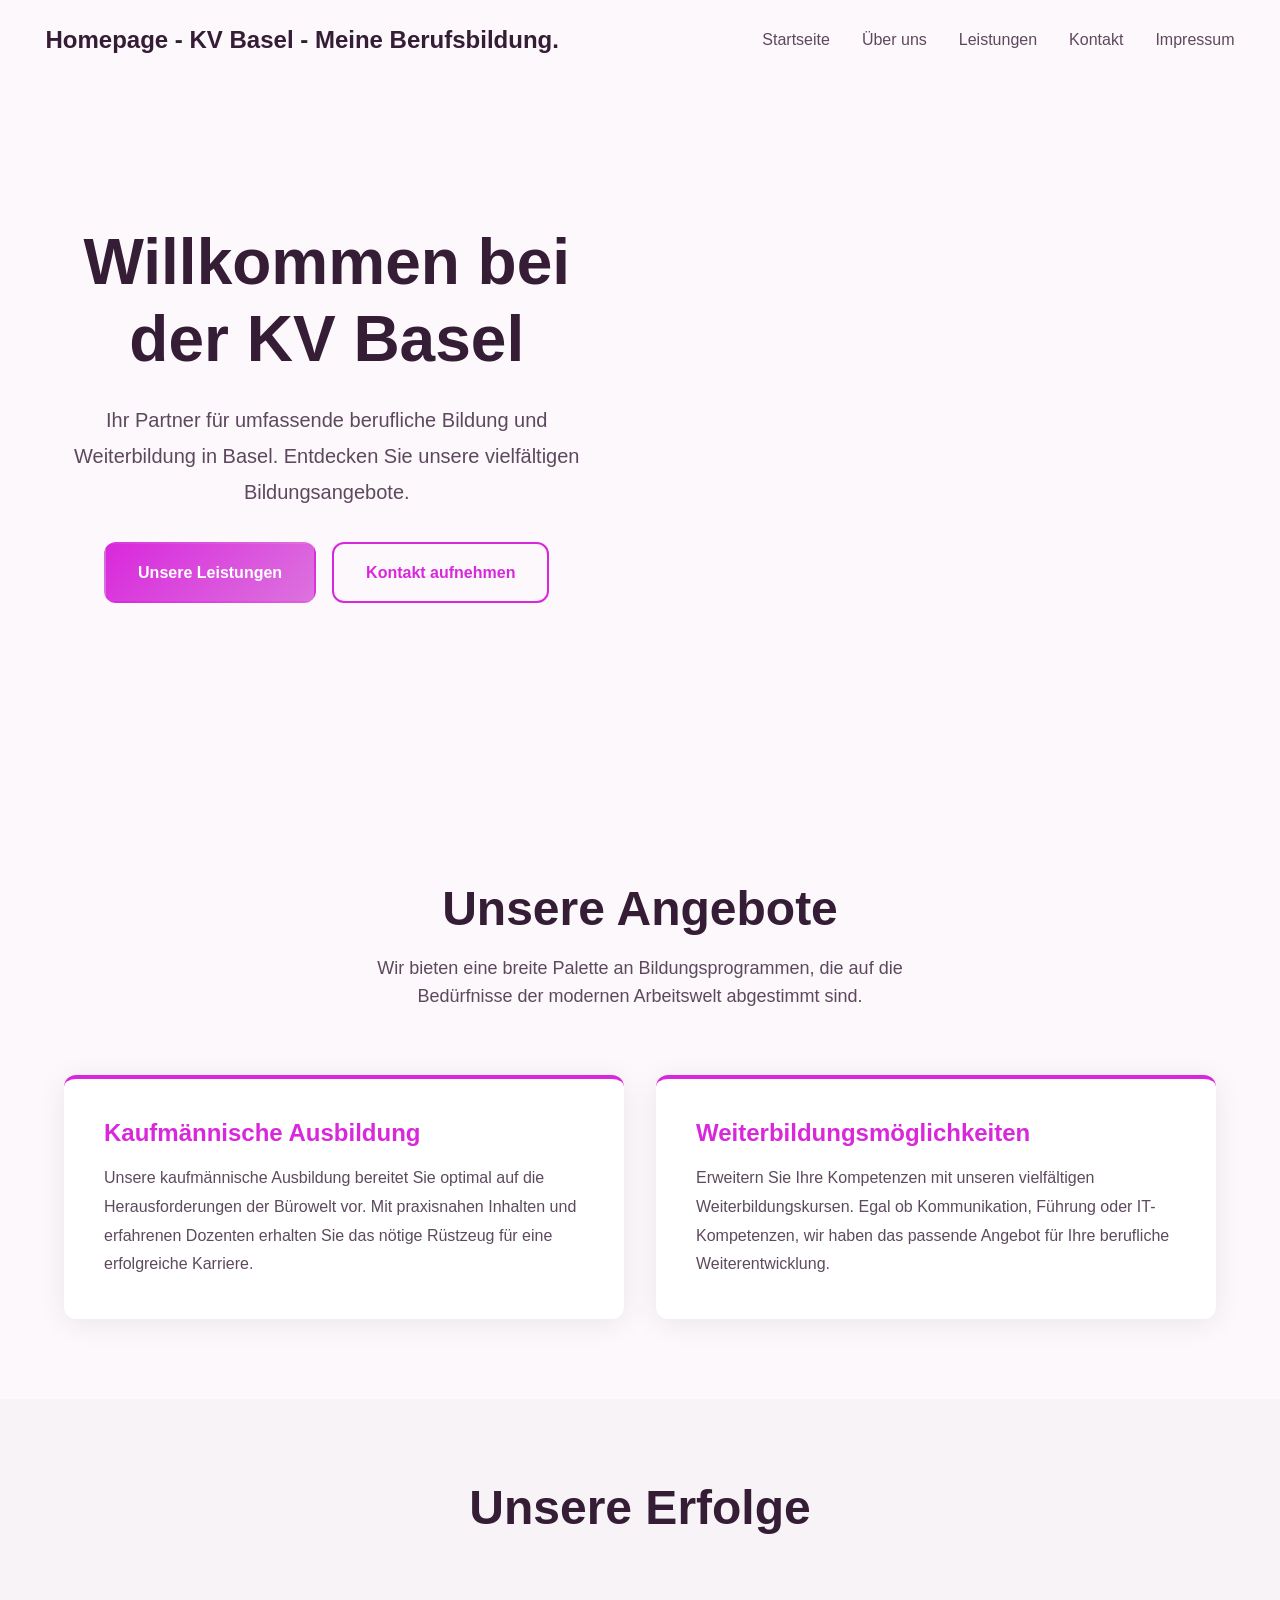
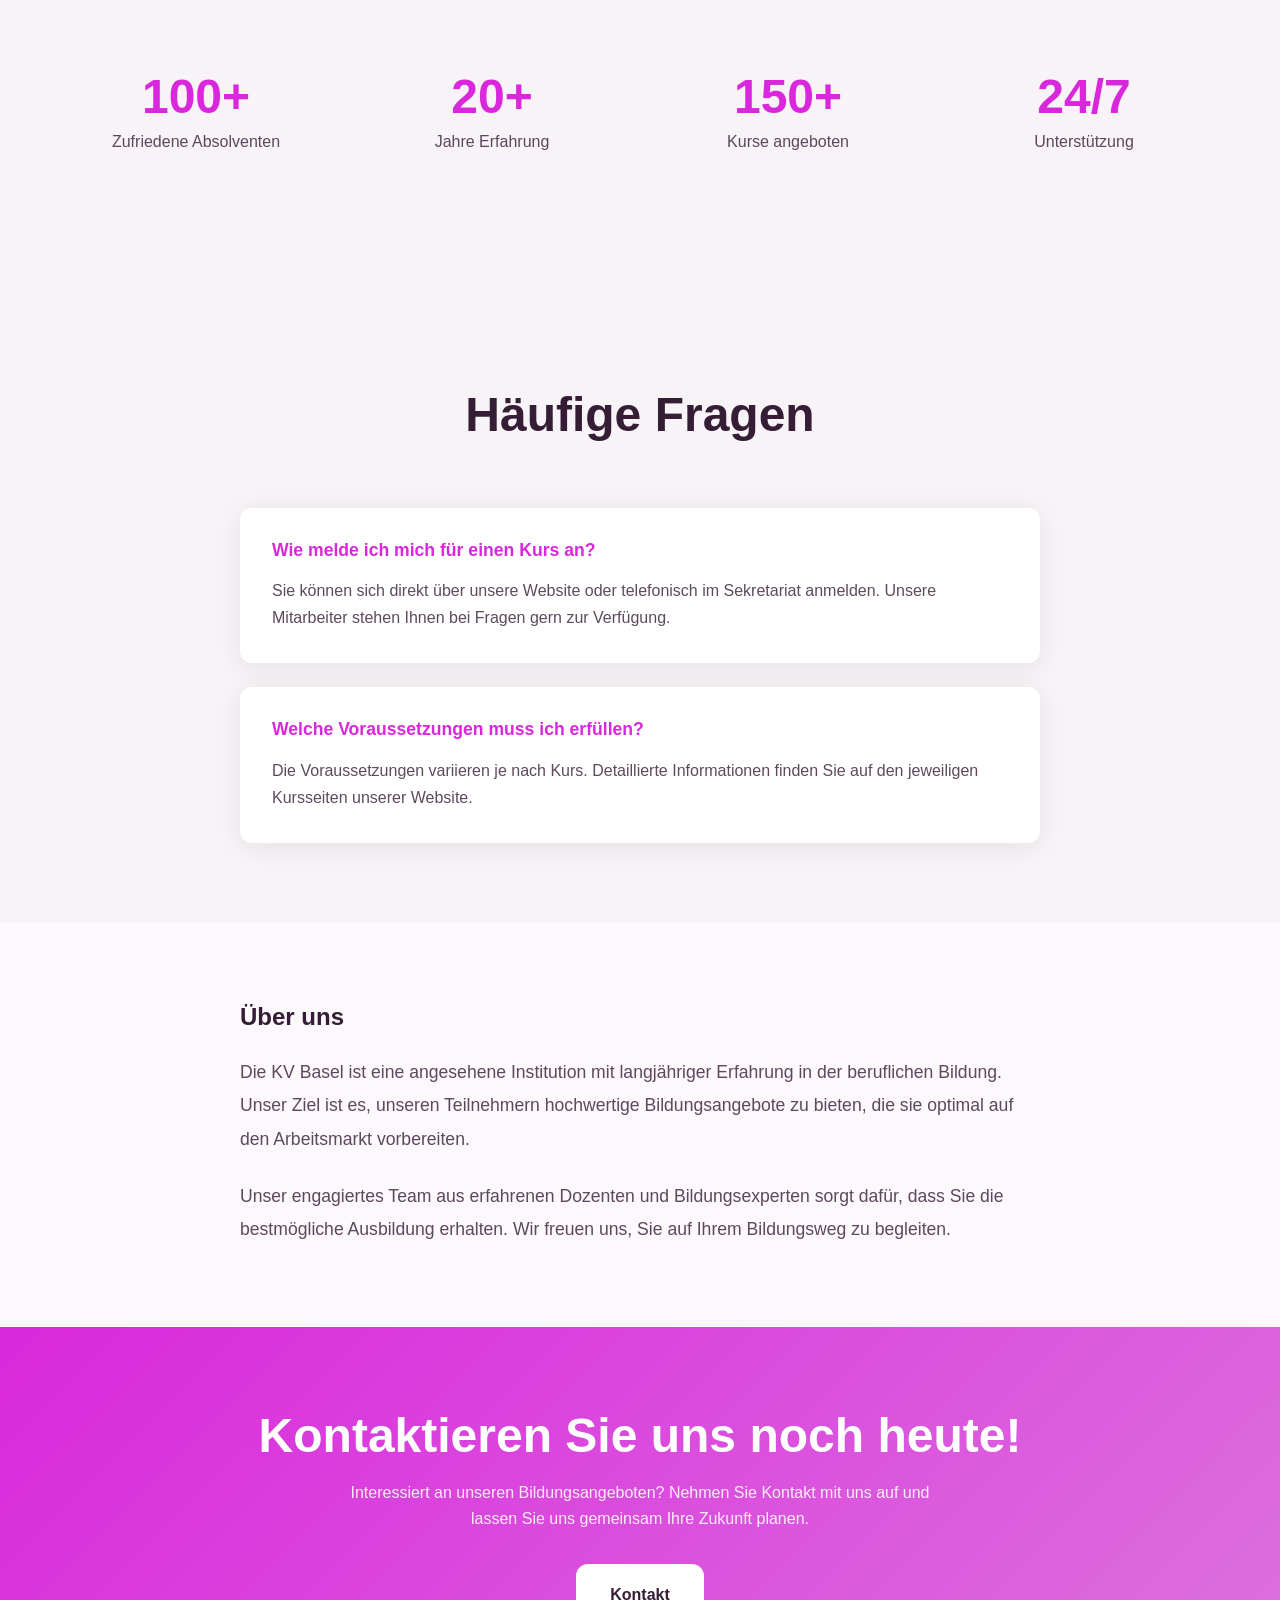
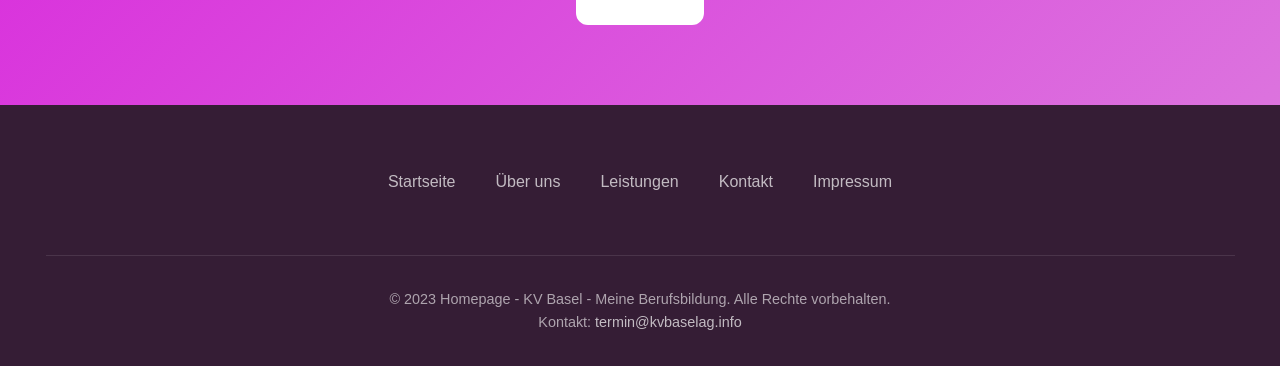
==== commit 4f6c6445: "Deploy website" ====
--- a/index.html
+++ b/index.html
@@ -6,29 +6,29 @@
   <title>Homepage - KV Basel - Meine Berufsbildung. - Startseite</title>
   <style>
     :root {
-      --primary: #6612e2;
-      --secondary: #925ae7;
-      --accent: #abe91c;
-      --background: #f7f5fa;
-      --text: #261d35;
-      --text-light: #261d35cc;
+      --primary: #d928dc;
+      --secondary: #dc73de;
+      --accent: #b1bb2a;
+      --background: #fcf8fc;
+      --text: #351d35;
+      --text-light: #351d35cc;
       --white: #ffffff;
-      --font-heading: 'Montserrat', sans-serif;
-      --font-body: 'Nunito', sans-serif;
-      --radius: 9px;
-      --section-padding: 97px;
-      --container-width: 1314px;
-      --nav-height: 86px;
-      --shadow: 0 4px 34px rgba(0, 0, 0, 0.08);
-      --shadow-lg: 0 10px calc(34px * 2) rgba(0, 0, 0, 0.12);
-      --shadow-glow: 0 0 30px #6612e240;
+      --font-heading: 'Playfair Display', sans-serif;
+      --font-body: 'Rubik', sans-serif;
+      --radius: 12px;
+      --section-padding: 113px;
+      --container-width: 1237px;
+      --nav-height: 80px;
+      --shadow: 0 4px 29px rgba(0, 0, 0, 0.08);
+      --shadow-lg: 0 10px calc(29px * 2) rgba(0, 0, 0, 0.12);
+      --shadow-glow: 0 0 30px #d928dc40;
       --transition: all 0.3s cubic-bezier(0.4, 0, 0.2, 1);
       --glass-bg: rgba(255, 255, 255, 0.1);
       --glass-border: rgba(255, 255, 255, 0.2);
-      --btn-padding: 14px 38px;
-    }
-
-    @import url('https://fonts.googleapis.com/css2?family=Montserrat:wght@400;600;700;800;900&family=Nunito:wght@300;400;500;600&display=swap');
+      --btn-padding: 17px 28px;
+    }
+
+    @import url('https://fonts.googleapis.com/css2?family=Playfair+Display:wght@400;600;700;800;900&family=Rubik:wght@300;400;500;600&display=swap');
 
     *, *::before, *::after {
       margin: 0;
@@ -97,106 +97,26 @@
       font-size: 1.125rem;
     }
 
-    /* Navigation */
-    .nav {
-      position: relative;
-      background: linear-gradient(90deg, var(--primary), var(--secondary));
-      box-shadow: var(--shadow);
-      border-bottom: 1px solid rgba(0,0,0,0.1);
-      height: var(--nav-height);
-      display: flex;
-      align-items: center;
-      transition: var(--transition);
-    }
-    .nav-container {
-      max-width: var(--container-width);
-      margin: 0 auto;
-      padding: 0 1.5rem;
-      width: 100%;
-      display: flex;
-      align-items: center;
-      justify-content: center;
-    }
-    .nav-logo {
-      font-family: var(--font-heading);
-      font-size: 1.5rem;
-      font-weight: 700;
-      color: white;
-    }
-    .nav-links {
-      display: flex;
+    /* Grid Systems */
+    .cards-grid {
+      display: grid;
+      grid-template-columns: repeat(auto-fit, minmax(300px, 1fr));
       gap: 2rem;
-      list-style: none;
-    }
-    .nav-links a {
-      color: white;
-      font-weight: 500;
-      padding: 0.5rem 0;
-      position: relative;
-    }
-    .nav-links a:hover { color: var(--primary); }
-    .nav-cta {
-      background: white;
-      color: var(--primary);
-      padding: var(--btn-padding);
-      border-radius: var(--radius);
-      font-weight: 600;
-    }
-    @media (max-width: 768px) {
-      .nav-links { display: none; }
-    }
-
-    /* Hero Section */
-    .hero {
-      min-height: 80vh;
-      padding: calc(var(--nav-height) + 4rem) 0 4rem;
-      position: relative;
-      overflow: hidden;
-    }
-    .hero-container {
-      max-width: var(--container-width);
-      margin: 0 auto;
-      padding: 0 1.5rem;
-      display: grid; grid-template-columns: 1fr 1fr; gap: 4rem; align-items: center;
-    }
-    .hero-content {}
-    .hero-content h1 {
-      margin-bottom: 1.5rem;
-    }
-    .hero-content p {
-      font-size: 1.25rem;
-      color: var(--text-light);
-      margin-bottom: 2rem;
-      max-width: 600px;
-      line-height: 1.8;
-    }
-    .hero-buttons {
-      display: flex;
-      gap: 1rem;
-      flex-wrap: wrap;
-    }
-    .hero-visual {
-      position: relative;
-    }
-    .hero-visual::before {
-      content: '';
-      position: absolute;
-      width: 300px;
-      height: 300px;
-      background: linear-gradient(135deg, var(--primary)30, var(--accent)30);
-      border-radius: 30% 70% 70% 30% / 30% 30% 70% 70%;
-      animation: blob 8s ease-in-out infinite;
-      right: 0;
-      top: 50%;
-      transform: translateY(-50%);
-    }
-    @media (max-width: 768px) {
-      .hero-container { grid-template-columns: 1fr; text-align: center; }
-      .hero-buttons { justify-content: center; }
-      .hero-visual { display: none; }
-    }
-
-    /* Simple Cards */
+    }
+
+    .cards-grid-2 {
+      display: grid;
+      grid-template-columns: repeat(auto-fit, minmax(400px, 1fr));
+      gap: 2rem;
+    }
+
+    .cards-grid-4 {
+      display: grid;
+      grid-template-columns: repeat(auto-fit, minmax(250px, 1fr));
+      gap: 1.5rem;
+    }
+
+    /* SIMPLE-CARDS (ohne Icons) */
     .simple-card {
       background: white;
       border-radius: var(--radius);
@@ -209,11 +129,6 @@
       transform: translateY(-5px);
       box-shadow: var(--shadow-lg);
     }
-    .cards-grid-2 {
-      display: grid;
-      grid-template-columns: repeat(auto-fit, minmax(400px, 1fr));
-      gap: 2rem;
-    }
     .simple-card h3 {
       margin-bottom: 1rem;
       color: var(--primary);
@@ -223,7 +138,7 @@
       line-height: 1.8;
     }
 
-    /* Numbered List */
+    /* NUMBERED-LIST (01, 02, 03...) */
     .numbered-list {
       display: flex;
       flex-direction: column;
@@ -256,31 +171,7 @@
       line-height: 1.7;
     }
 
-    /* FAQ List */
-    .faq-list {
-      max-width: 800px;
-      margin: 0 auto;
-      display: flex;
-      flex-direction: column;
-      gap: 1.5rem;
-    }
-    .faq-item {
-      background: white;
-      border-radius: var(--radius);
-      padding: 2rem;
-      box-shadow: var(--shadow);
-    }
-    .faq-item h4 {
-      color: var(--primary);
-      margin-bottom: 1rem;
-      font-size: 1.1rem;
-    }
-    .faq-item p {
-      color: var(--text-light);
-      line-height: 1.7;
-    }
-
-    /* Split Section */
+    /* SPLIT-SECTION (2 Spalten) */
     .split-section {
       display: grid;
       grid-template-columns: 1fr 1fr;
@@ -312,8 +203,304 @@
       color: var(--primary);
       font-weight: bold;
     }
+
     @media (max-width: 768px) {
       .split-section { grid-template-columns: 1fr; gap: 2rem; }
+    }
+
+    /* STATS-ROW (Kennzahlen) */
+    .stats-row {
+      display: grid;
+      grid-template-columns: repeat(auto-fit, minmax(150px, 1fr));
+      gap: 2rem;
+      text-align: center;
+      padding: 3rem 0;
+    }
+    .stat {
+      padding: 1.5rem;
+    }
+    .stat-num {
+      display: block;
+      font-size: 3rem;
+      font-weight: 800;
+      color: var(--primary);
+      font-family: var(--font-heading);
+      line-height: 1;
+      margin-bottom: 0.5rem;
+    }
+    .stat-label {
+      color: var(--text-light);
+      font-size: 1rem;
+    }
+
+    /* TEXT-BLOCK (nur Absätze) */
+    .text-block {
+      max-width: 800px;
+      margin: 0 auto;
+    }
+    .text-block h3 {
+      margin-bottom: 1.5rem;
+    }
+    .text-block p {
+      color: var(--text-light);
+      line-height: 1.9;
+      margin-bottom: 1.5rem;
+      font-size: 1.1rem;
+    }
+    .text-block p:last-child {
+      margin-bottom: 0;
+    }
+
+    /* FAQ-LIST */
+    .faq-list {
+      max-width: 800px;
+      margin: 0 auto;
+      display: flex;
+      flex-direction: column;
+      gap: 1.5rem;
+    }
+    .faq-item {
+      background: white;
+      border-radius: var(--radius);
+      padding: 2rem;
+      box-shadow: var(--shadow);
+    }
+    .faq-item h4 {
+      color: var(--primary);
+      margin-bottom: 1rem;
+      font-size: 1.1rem;
+    }
+    .faq-item p {
+      color: var(--text-light);
+      line-height: 1.7;
+    }
+
+    /* FEATURE-BOXES (große 2er Boxen) */
+    .feature-boxes {
+      display: grid;
+      grid-template-columns: repeat(2, 1fr);
+      gap: 2rem;
+    }
+    .feature-box {
+      background: linear-gradient(135deg, var(--primary), var(--secondary));
+      color: white;
+      padding: 3rem;
+      border-radius: var(--radius);
+    }
+    .feature-box h3 {
+      color: white;
+      margin-bottom: 1rem;
+    }
+    .feature-box p {
+      opacity: 0.9;
+      line-height: 1.8;
+    }
+
+    @media (max-width: 768px) {
+      .feature-boxes { grid-template-columns: 1fr; }
+    }
+
+    /* KONTAKT LAYOUTS */
+    .contact-split {
+      display: grid;
+      grid-template-columns: 1fr 1fr;
+      gap: 4rem;
+      align-items: start;
+    }
+    .contact-form, .contact-form-full {
+      background: white;
+      padding: 2.5rem;
+      border-radius: var(--radius);
+      box-shadow: var(--shadow);
+    }
+    .contact-info {
+      padding: 2rem 0;
+    }
+    .contact-info h3 {
+      margin-bottom: 2rem;
+      color: var(--text);
+    }
+    .info-item {
+      display: flex;
+      gap: 1rem;
+      margin-bottom: 1.5rem;
+      align-items: flex-start;
+    }
+    .info-item span {
+      font-size: 1.5rem;
+      line-height: 1;
+    }
+    .info-item p {
+      color: var(--text-light);
+      line-height: 1.6;
+    }
+    .info-item a {
+      color: var(--primary);
+      text-decoration: none;
+    }
+    .info-item a:hover {
+      text-decoration: underline;
+    }
+    .form {
+      display: flex;
+      flex-direction: column;
+      gap: 1.5rem;
+    }
+    .form-row {
+      display: grid;
+      grid-template-columns: 1fr 1fr;
+      gap: 1.5rem;
+    }
+    .form-group {
+      display: flex;
+      flex-direction: column;
+      gap: 0.5rem;
+    }
+    .form-group label {
+      font-weight: 500;
+      color: var(--text);
+      font-size: 0.9rem;
+    }
+    .form-group input,
+    .form-group textarea {
+      padding: 1rem;
+      border: 2px solid #e5e5e5;
+      border-radius: calc(var(--radius) - 4px);
+      font-size: 1rem;
+      font-family: inherit;
+      transition: var(--transition);
+    }
+    .form-group input:focus,
+    .form-group textarea:focus {
+      outline: none;
+      border-color: var(--primary);
+    }
+    .form-group textarea {
+      resize: vertical;
+      min-height: 120px;
+    }
+
+    @media (max-width: 768px) {
+      .contact-split { grid-template-columns: 1fr; gap: 2rem; }
+      .form-row { grid-template-columns: 1fr; }
+    }
+
+    /* Alt Background für abwechselnde Sections */
+    .section.alt-bg {
+      background: rgba(0,0,0,0.02);
+    }
+
+    /* Card Styles */
+    .card {
+      background: white;
+      border-radius: var(--radius);
+      padding: 2rem;
+      box-shadow: var(--shadow);
+      transition: var(--transition);
+    }
+
+    .card:hover {
+      transform: translateY(-5px);
+      box-shadow: var(--shadow-lg);
+    }
+
+    .card-icon {
+      width: 60px;
+      height: 60px;
+      background: linear-gradient(135deg, var(--primary), var(--secondary));
+      border-radius: calc(var(--radius) - 4px);
+      display: flex;
+      align-items: center;
+      justify-content: center;
+      font-size: 1.5rem;
+      margin-bottom: 1.25rem;
+    }
+
+    .card h3 {
+      margin-bottom: 0.75rem;
+    }
+
+    .card p {
+      color: var(--text-light);
+      line-height: 1.7;
+    }
+
+    /* Buttons */
+    .btn {
+      display: inline-block;
+      padding: 1rem 2rem;
+      font-weight: 600;
+      border-radius: var(--radius);
+      cursor: pointer;
+      transition: var(--transition);
+      border: 2px solid transparent;
+      font-size: 1rem;
+      text-decoration: none;
+      background: var(--primary);
+      color: white;
+    }
+
+    .btn:hover {
+      transform: translateY(-2px);
+      box-shadow: var(--shadow-lg);
+      opacity: 0.9;
+    }
+
+    .btn-primary {
+      background: linear-gradient(135deg, var(--primary), var(--secondary));
+      color: white;
+    }
+
+    .btn-primary:hover {
+      transform: translateY(-2px);
+      box-shadow: var(--shadow-glow);
+    }
+
+    .btn-secondary {
+      background: transparent;
+      color: var(--primary);
+      border: 2px solid var(--primary);
+    }
+
+    .btn-secondary:hover {
+      background: var(--primary);
+      color: white;
+    }
+
+    /* Form Styles */
+    .form-group {
+      margin-bottom: 1.5rem;
+    }
+
+    .form-group label {
+      display: block;
+      margin-bottom: 0.5rem;
+      font-weight: 500;
+    }
+
+    .form-group input,
+    .form-group textarea,
+    .form-group select {
+      width: 100%;
+      padding: 1rem;
+      border: 2px solid rgba(0,0,0,0.1);
+      border-radius: var(--radius);
+      font-family: inherit;
+      font-size: 1rem;
+      transition: var(--transition);
+    }
+
+    .form-group input:focus,
+    .form-group textarea:focus,
+    .form-group select:focus {
+      outline: none;
+      border-color: var(--primary);
+      box-shadow: 0 0 0 3px #d928dc20;
+    }
+
+    .form-group textarea {
+      min-height: 150px;
+      resize: vertical;
     }
 
     /* CTA Section */
@@ -323,10 +510,12 @@
       padding: 5rem 0;
       text-align: center;
     }
+
     .cta-section h2 {
       color: white;
       margin-bottom: 1rem;
     }
+
     .cta-section p {
       opacity: 0.9;
       margin-bottom: 2rem;
@@ -334,14 +523,130 @@
       margin-left: auto;
       margin-right: auto;
     }
+
     .cta-section .btn {
       background: white;
-      color: var(--primary);
-    }
-
-    /* Footer */
+      color: var(--text);
+      border: 2px solid white;
+      font-weight: 700;
+    }
+    .cta-section .btn:hover {
+      background: transparent;
+      color: white;
+    }
+
+    /* Footer Navigation - immer horizontal */
+    .footer-nav {
+      display: flex;
+      flex-wrap: wrap;
+      gap: 1.5rem 2.5rem;
+      justify-content: center;
+      list-style: none;
+      padding: 0;
+      margin: 0;
+    }
+    .footer-nav li {
+      margin: 0;
+    }
+    .footer-nav a {
+      color: rgba(255,255,255,0.8);
+      text-decoration: none;
+      transition: var(--transition);
+    }
+    .footer-nav a:hover {
+      color: white;
+    }
+
+    /* Responsive */
+    @media (max-width: 768px) {
+      .section { padding: 3rem 0; }
+      .cards-grid, .cards-grid-2 { grid-template-columns: 1fr; }
+    }
+
+
+    @keyframes fadeIn {
+      from { opacity: 0; transform: translateY(20px); }
+      to { opacity: 1; transform: translateY(0); }
+    }
+
+    @keyframes slideUp {
+      from { opacity: 0; transform: translateY(40px); }
+      to { opacity: 1; transform: translateY(0); }
+    }
+
+    @keyframes float {
+      0%, 100% { transform: translateY(0) rotate(0deg); }
+      50% { transform: translateY(-20px) rotate(3deg); }
+    }
+
+    @keyframes gradientBG {
+      0% { background-position: 0% 50%; }
+      50% { background-position: 100% 50%; }
+      100% { background-position: 0% 50%; }
+    }
+
+    @keyframes morph {
+      0%, 100% { border-radius: 60% 40% 30% 70% / 60% 30% 70% 40%; }
+      50% { border-radius: 30% 60% 70% 40% / 50% 60% 30% 60%; }
+    }
+
+    .fade-in { animation: fadeIn 0.6s ease forwards; }
+    .slide-up { animation: slideUp 0.8s ease forwards; }
+    .float { animation: float 6s ease-in-out infinite; }
+
+    .delay-1 { animation-delay: 0.1s; }
+    .delay-2 { animation-delay: 0.2s; }
+    .delay-3 { animation-delay: 0.3s; }
+    .delay-4 { animation-delay: 0.4s; }
+
+    .nav {
+      position: relative;
+      background: transparent;
+      height: var(--nav-height);
+      display: flex;
+      align-items: center;
+      transition: var(--transition);
+    }
+    .nav-container {
+      max-width: var(--container-width);
+      margin: 0 auto;
+      padding: 0 1.5rem;
+      width: 100%;
+      display: flex;
+      align-items: center;
+      justify-content: space-between;
+    }
+    .nav-logo {
+      font-family: var(--font-heading);
+      font-size: 1.5rem;
+      font-weight: 700;
+      color: var(--text);
+    }
+    .nav-links {
+      display: flex;
+      gap: 2rem;
+      list-style: none;
+    }
+    .nav-links a {
+      color: var(--text-light);
+      font-weight: 500;
+      padding: 0.5rem 0;
+      position: relative;
+    }
+    .nav-links a:hover { color: var(--primary); }
+    .nav-cta {
+      background: var(--primary);
+      color: white;
+      padding: var(--btn-padding);
+      border-radius: var(--radius);
+      font-weight: 600;
+    }
+    @media (max-width: 768px) {
+      .nav-links { display: none; }
+    }
+
     .footer {
-      background: var(--primary); color: white;
+      background: var(--text); color: white;
       padding: 4rem 0 2rem;
     }
     .footer-container {
@@ -366,6 +671,23 @@
       transition: var(--transition);
     }
     .footer-col a:hover {
+      color: white;
+    }
+    /* Footer Links auch ohne .footer-col */
+    .footer ul {
+      list-style: none;
+      padding: 0;
+      margin: 0;
+    }
+    .footer li {
+      margin-bottom: 0.75rem;
+    }
+    .footer a {
+      color: rgba(255,255,255,0.7);
+      text-decoration: none;
+      transition: var(--transition);
+    }
+    .footer a:hover {
       color: white;
     }
     .footer-bottom {
@@ -382,13 +704,67 @@
     @media (max-width: 480px) {
       .footer-container { grid-template-columns: 1fr; text-align: center; }
     }
+
+    .hero {
+      min-height: 80vh;
+      padding: calc(var(--nav-height) + 4rem) 0 4rem;
+      position: relative;
+      overflow: hidden;
+    }
+    .hero-container {
+      max-width: var(--container-width);
+      margin: 0 auto;
+      padding: 0 1.5rem;
+      display: grid; grid-template-columns: 1fr 1fr; gap: 4rem; align-items: center;
+    }
+    .hero-content {
+      text-align: center;
+    }
+    .hero-content h1 {
+      margin-bottom: 1.5rem;
+    }
+    .hero-content p {
+      font-size: 1.25rem;
+      color: var(--text-light);
+      margin-bottom: 2rem;
+      max-width: 600px;
+      line-height: 1.8;
+      margin-left: auto; margin-right: auto;
+    }
+    .hero-buttons {
+      display: flex;
+      gap: 1rem;
+      justify-content: center;
+      flex-wrap: wrap;
+    }
+    .hero-visual {
+      position: relative;
+      
+      &::before {
+        content: '';
+        position: absolute;
+        width: 300px;
+        height: 300px;
+        background: linear-gradient(135deg, var(--primary)30, var(--accent)30);
+        border-radius: 30% 70% 70% 30% / 30% 30% 70% 70%;
+        animation: blob 8s ease-in-out infinite;
+        right: 0;
+        top: 50%;
+        transform: translateY(-50%);
+      }
+    }
+    @media (max-width: 768px) {
+      .hero-container { grid-template-columns: 1fr; text-align: center; }
+      .hero-buttons { justify-content: center; }
+      .hero-visual { display: none; }
+    }
   </style>
 </head>
 <body>
-  <!-- NAVIGATION -->
+  <!-- NAVIGATION (PFLICHT - von unten kopieren) -->
   <nav class="nav">
     <div class="nav-container">
-      <div class="nav-logo">Homepage - KV Basel - Meine Berufsbildung.</div>
+      <a href="index.html" class="nav-logo">Homepage - KV Basel - Meine Berufsbildung.</a>
       <ul class="nav-links">
         <li><a href="index.html">Startseite</a></li>
         <li><a href="ueber-uns.html">Über uns</a></li>
@@ -398,36 +774,38 @@
       </ul>
     </div>
   </nav>
-
-  <!-- HERO SECTION -->
+  
+  <!-- MAIN CONTENT -->
   <section class="hero">
     <div class="hero-container">
       <div class="hero-content">
-        <h1>Willkommen bei KV Basel</h1>
-        <p>Entdecken Sie Ihre beruflichen Möglichkeiten mit unserer umfassenden Ausbildung. Wir helfen Ihnen, Ihre Karriereziele zu erreichen.</p>
+        <h1>Willkommen bei der KV Basel</h1>
+        <p>Ihr Partner für umfassende berufliche Bildung und Weiterbildung in Basel. Entdecken Sie unsere vielfältigen Bildungsangebote.</p>
         <div class="hero-buttons">
-          <a href="leistungen.html" class="btn btn-primary">Mehr erfahren</a>
+          <a href="leistungen.html" class="btn btn-primary">Unsere Leistungen</a>
+          <a href="kontakt.html" class="btn btn-secondary">Kontakt aufnehmen</a>
         </div>
       </div>
-      <div class="hero-visual"></div>
+      <div class="hero-visual">
+        <!-- Visual content -->
+      </div>
     </div>
   </section>
 
-  <!-- CONTENT SECTIONS -->
   <section class="section">
     <div class="container">
       <div class="section-header">
-        <h2>Unsere Dienstleistungen</h2>
-        <p>Erfahren Sie mehr über unser vielfältiges Angebot an Bildungsprogrammen und Unterstützung.</p>
+        <h2>Unsere Angebote</h2>
+        <p>Wir bieten eine breite Palette an Bildungsprogrammen, die auf die Bedürfnisse der modernen Arbeitswelt abgestimmt sind.</p>
       </div>
       <div class="cards-grid-2">
         <div class="simple-card">
-          <h3>Berufsberatung</h3>
-          <p>Unsere erfahrenen Berater unterstützen Sie bei der Wahl der richtigen Karriere. Sie bieten individuelle Beratung und helfen Ihnen, Ihre Stärken zu erkennen.</p>
+          <h3>Kaufmännische Ausbildung</h3>
+          <p>Unsere kaufmännische Ausbildung bereitet Sie optimal auf die Herausforderungen der Bürowelt vor. Mit praxisnahen Inhalten und erfahrenen Dozenten erhalten Sie das nötige Rüstzeug für eine erfolgreiche Karriere.</p>
         </div>
         <div class="simple-card">
-          <h3>Weiterbildung</h3>
-          <p>Wir bieten eine Vielzahl von Weiterbildungsmöglichkeiten, um Ihre Fähigkeiten zu erweitern. Unsere Kurse sind auf die aktuellen Anforderungen des Arbeitsmarktes abgestimmt.</p>
+          <h3>Weiterbildungsmöglichkeiten</h3>
+          <p>Erweitern Sie Ihre Kompetenzen mit unseren vielfältigen Weiterbildungskursen. Egal ob Kommunikation, Führung oder IT-Kompetenzen, wir haben das passende Angebot für Ihre berufliche Weiterentwicklung.</p>
         </div>
       </div>
     </div>
@@ -436,30 +814,24 @@
   <section class="section alt-bg">
     <div class="container">
       <div class="section-header">
-        <h2>Wie wir arbeiten</h2>
-        <p>Einblicke in unseren Ansatz und unsere Methodik.</p>
-      </div>
-      <div class="numbered-list">
-        <div class="numbered-item">
-          <span class="num">01</span>
-          <div>
-            <h3>Individuelle Betreuung</h3>
-            <p>Wir legen großen Wert auf persönliche Betreuung. Jeder Teilnehmer wird individuell beraten und unterstützt, um die bestmöglichen Ergebnisse zu erzielen.</p>
-          </div>
+        <h2>Unsere Erfolge</h2>
+      </div>
+      <div class="stats-row">
+        <div class="stat">
+          <span class="stat-num">100+</span>
+          <span class="stat-label">Zufriedene Absolventen</span>
         </div>
-        <div class="numbered-item">
-          <span class="num">02</span>
-          <div>
-            <h3>Praxisnahe Ausbildung</h3>
-            <p>Unsere Programme sind praxisorientiert und bereiten Sie optimal auf die beruflichen Herausforderungen vor. Wir setzen auf reale Fallstudien und praktische Übungen.</p>
-          </div>
+        <div class="stat">
+          <span class="stat-num">20+</span>
+          <span class="stat-label">Jahre Erfahrung</span>
         </div>
-        <div class="numbered-item">
-          <span class="num">03</span>
-          <div>
-            <h3>Erfahrene Dozenten</h3>
-            <p>Unsere Dozenten sind Experten auf ihrem Gebiet. Sie teilen ihr Wissen und ihre Erfahrungen, um Ihnen eine qualitativ hochwertige Ausbildung zu bieten.</p>
-          </div>
+        <div class="stat">
+          <span class="stat-num">150+</span>
+          <span class="stat-label">Kurse angeboten</span>
+        </div>
+        <div class="stat">
+          <span class="stat-num">24/7</span>
+          <span class="stat-label">Unterstützung</span>
         </div>
       </div>
     </div>
@@ -472,12 +844,12 @@
       </div>
       <div class="faq-list">
         <div class="faq-item">
-          <h4>Wie lange dauern die Kurse?</h4>
-          <p>Die Dauer unserer Kurse variiert je nach Programm. In der Regel dauert ein Kurs zwischen 6 und 12 Monaten.</p>
+          <h4>Wie melde ich mich für einen Kurs an?</h4>
+          <p>Sie können sich direkt über unsere Website oder telefonisch im Sekretariat anmelden. Unsere Mitarbeiter stehen Ihnen bei Fragen gern zur Verfügung.</p>
         </div>
         <div class="faq-item">
-          <h4>Kann ich die Kurse auch berufsbegleitend absolvieren?</h4>
-          <p>Ja, viele unserer Kurse sind so konzipiert, dass sie berufsbegleitend besucht werden können. Wir bieten flexible Zeitpläne an.</p>
+          <h4>Welche Voraussetzungen muss ich erfüllen?</h4>
+          <p>Die Voraussetzungen variieren je nach Kurs. Detaillierte Informationen finden Sie auf den jeweiligen Kursseiten unserer Website.</p>
         </div>
       </div>
     </div>
@@ -485,51 +857,35 @@
 
   <section class="section">
     <div class="container">
-      <div class="section-header">
-        <h2>Warum wählen Sie uns?</h2>
-      </div>
-      <div class="split-section">
-        <div class="split-text">
-          <h3>Unsere Vorteile</h3>
-          <p>Wir bieten eine umfassende Ausbildung, die auf die individuellen Bedürfnisse jedes Teilnehmers abgestimmt ist. Unsere Programme sind praxisnah und fördern die Entwicklung wichtiger beruflicher Fähigkeiten.</p>
-          <p>Darüber hinaus bieten wir eine unterstützende Lernumgebung und individuelle Betreuung durch erfahrene Fachkräfte.</p>
-        </div>
-        <div class="split-list">
-          <ul>
-            <li>Praxisorientierte Inhalte</li>
-            <li>Erfahrene Dozenten</li>
-            <li>Individuelle Betreuung</li>
-            <li>Flexible Lernzeiten</li>
-          </ul>
-        </div>
+      <div class="text-block">
+        <h3>Über uns</h3>
+        <p>Die KV Basel ist eine angesehene Institution mit langjähriger Erfahrung in der beruflichen Bildung. Unser Ziel ist es, unseren Teilnehmern hochwertige Bildungsangebote zu bieten, die sie optimal auf den Arbeitsmarkt vorbereiten.</p>
+        <p>Unser engagiertes Team aus erfahrenen Dozenten und Bildungsexperten sorgt dafür, dass Sie die bestmögliche Ausbildung erhalten. Wir freuen uns, Sie auf Ihrem Bildungsweg zu begleiten.</p>
       </div>
     </div>
   </section>
 
-  <!-- CTA SECTION -->
   <section class="cta-section">
     <div class="container">
-      <h2>Bereit für den nächsten Schritt?</h2>
-      <p>Kontaktieren Sie uns noch heute und erfahren Sie mehr über unsere Bildungsangebote.</p>
-      <a href="kontakt.html" class="btn">Kontakt aufnehmen</a>
+      <h2>Kontaktieren Sie uns noch heute!</h2>
+      <p>Interessiert an unseren Bildungsangeboten? Nehmen Sie Kontakt mit uns auf und lassen Sie uns gemeinsam Ihre Zukunft planen.</p>
+      <a href="kontakt.html" class="btn">Kontakt</a>
     </div>
   </section>
 
-  <!-- FOOTER -->
+  <!-- FOOTER (PFLICHT - von unten kopieren) -->
   <footer class="footer">
     <div class="footer-container">
-      <div class="footer-col">
-        <h4>Navigation</h4>
-        <ul>
-          <li><a href="index.html">Startseite</a></li>
-          <li><a href="ueber-uns.html">Über uns</a></li>
-          <li><a href="leistungen.html">Leistungen</a></li>
-          <li><a href="kontakt.html">Kontakt</a></li>
-          <li><a href="impressum.html">Impressum</a></li>
-        </ul>
-      </div>
+      <ul class="footer-nav">
+        <li><a href="index.html">Startseite</a></li>
+        <li><a href="ueber-uns.html">Über uns</a></li>
+        <li><a href="leistungen.html">Leistungen</a></li>
+        <li><a href="kontakt.html">Kontakt</a></li>
+        <li><a href="impressum.html">Impressum</a></li>
+      </ul>
       <div class="footer-bottom">
-        &copy; 2023 Homepage - KV Basel - Meine Berufsbildung. Alle Rechte vorbehalten. | <a href="mailto:termin@kvbaselag.info">termin@kvbaselag.info</a>
+        <p>&copy; 2023 Homepage - KV Basel - Meine Berufsbildung. Alle Rechte vorbehalten.</p>
+        <p>Kontakt: <a href="mailto:termin@kvbaselag.info">termin@kvbaselag.info</a></p>
       </div>
     </div>
   </footer>
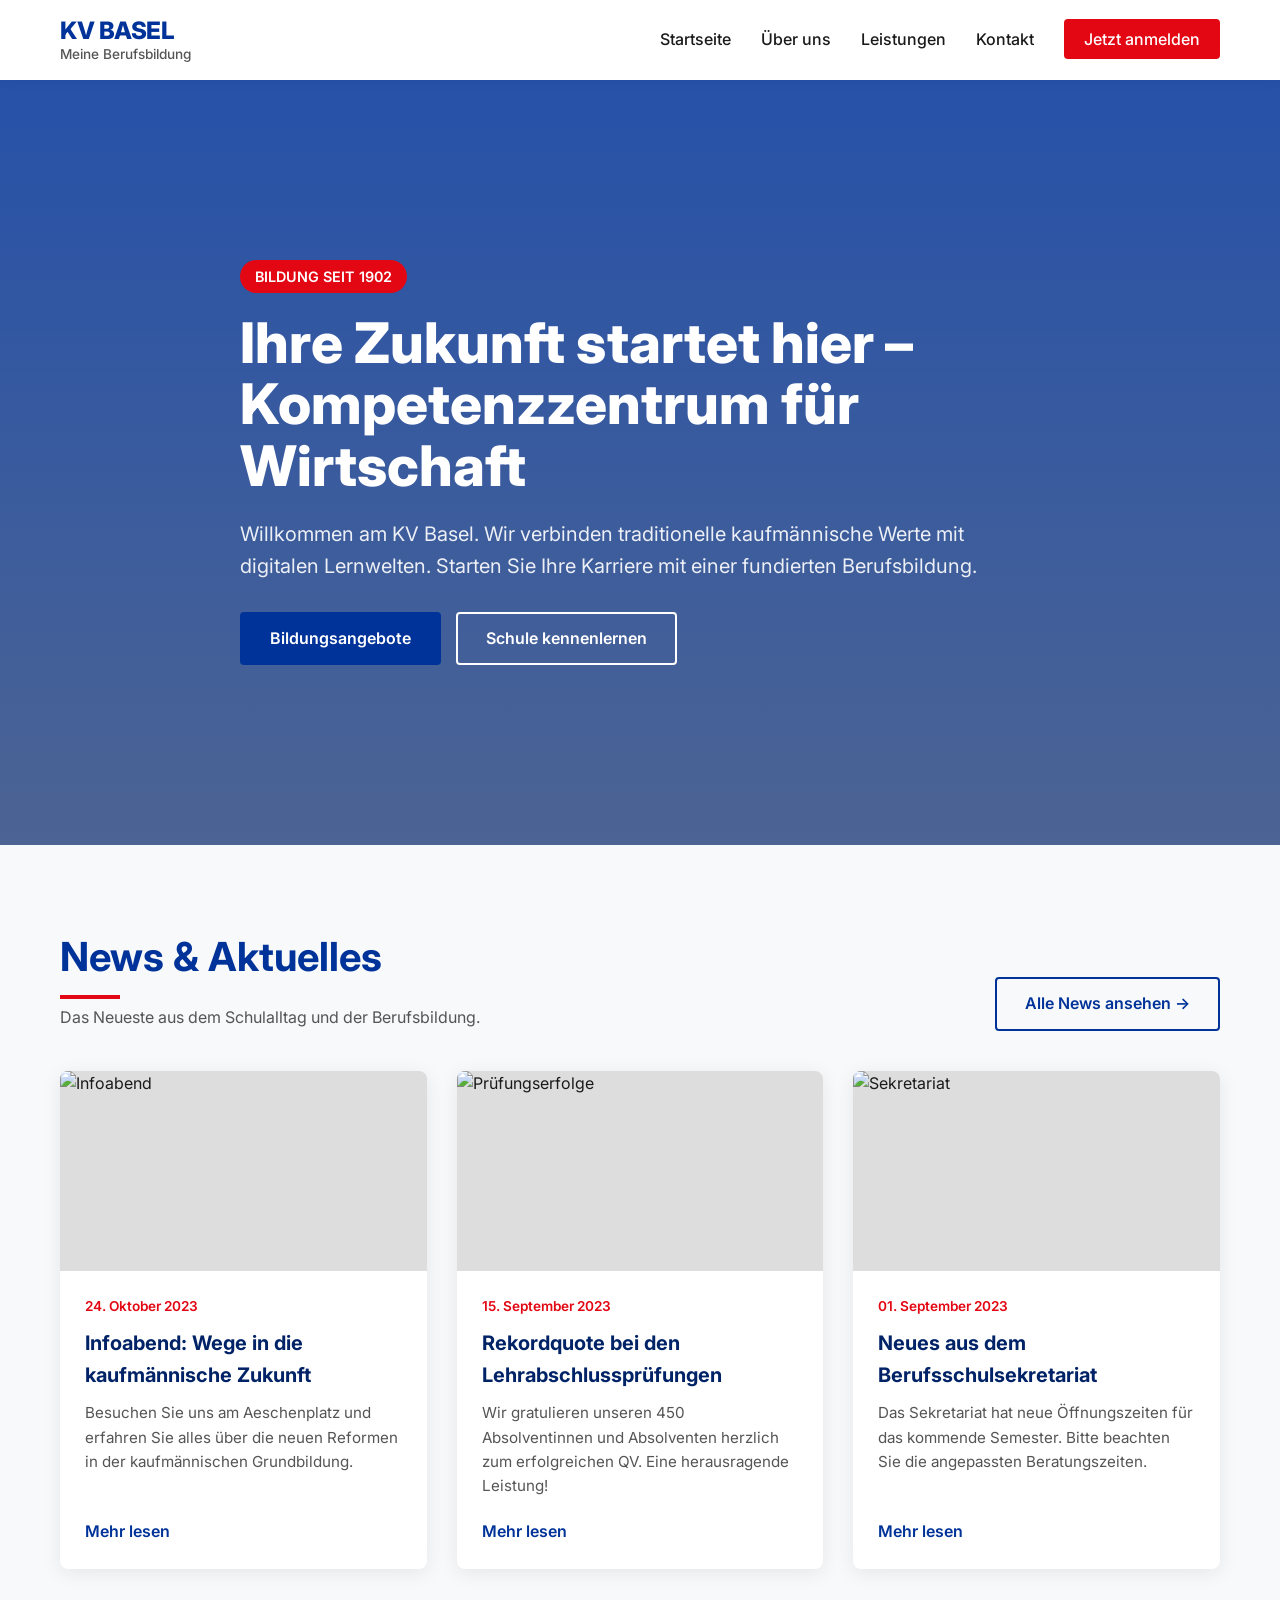
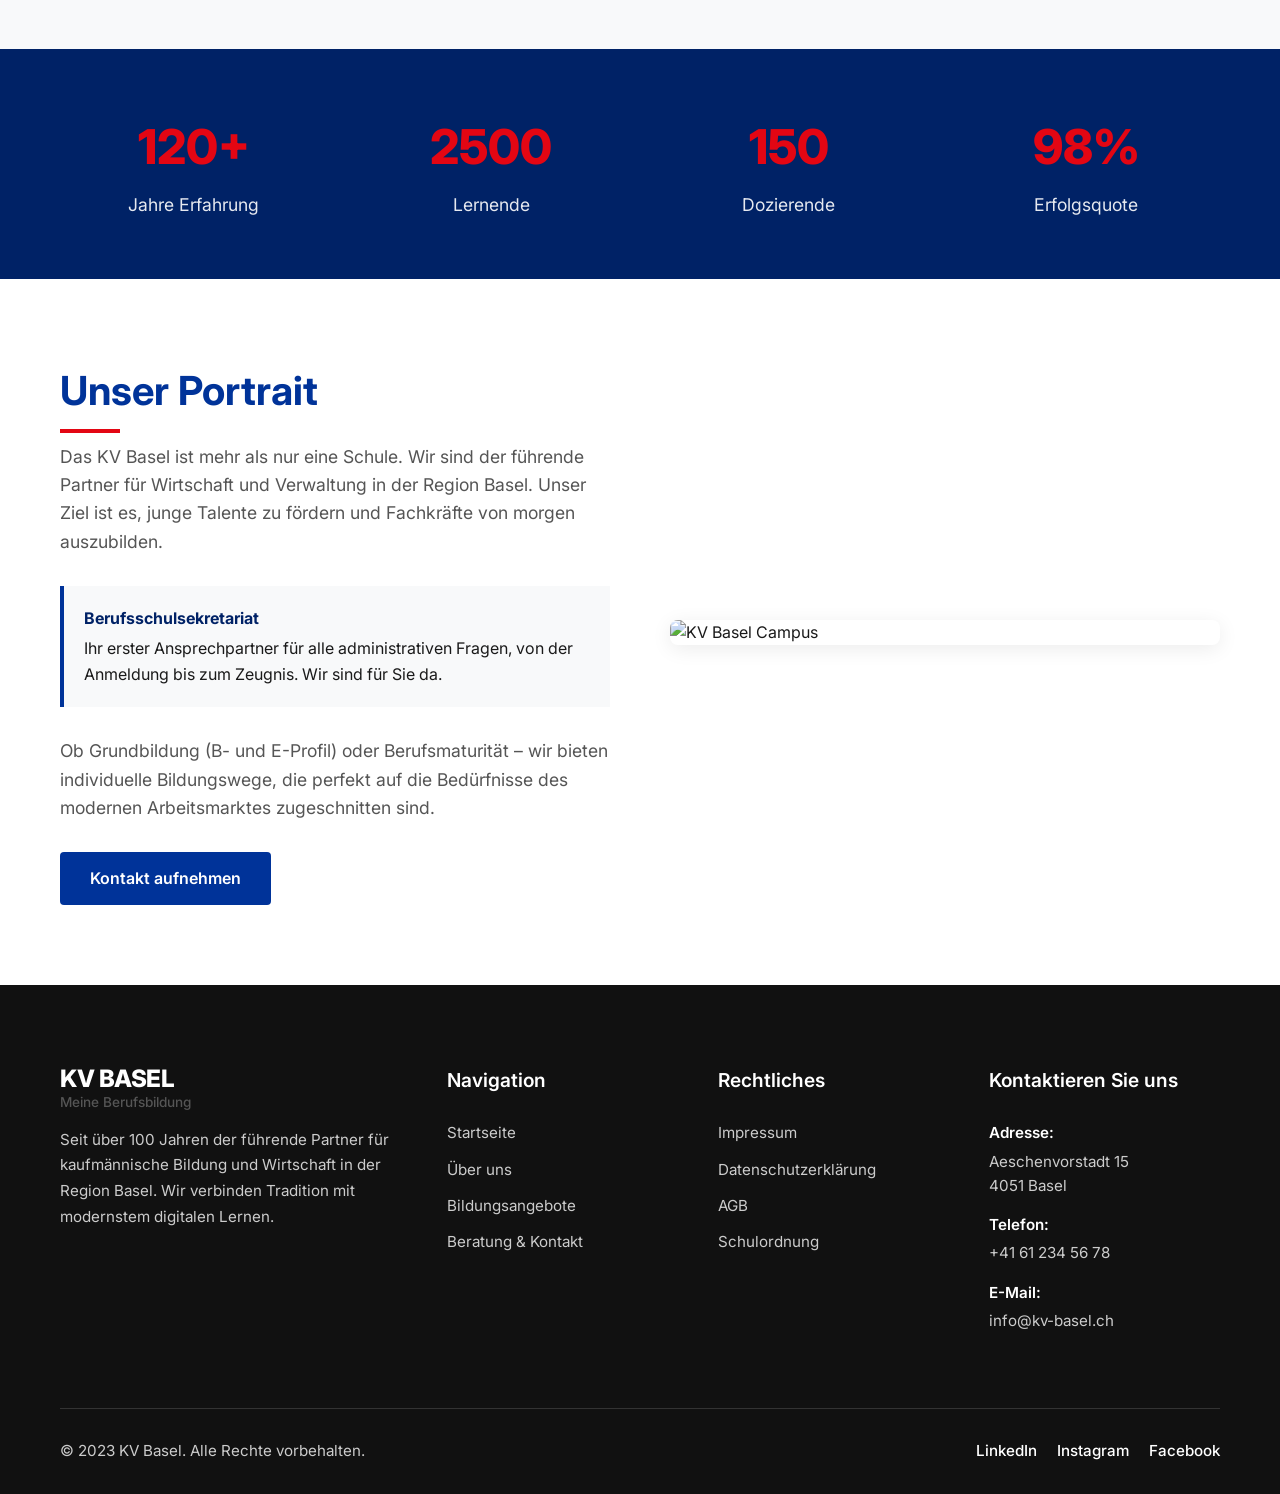
==== commit 2e0ad403: "Deploy website" ====
--- a/index.html
+++ b/index.html
@@ -1,893 +1,713 @@
 <!DOCTYPE html>
 <html lang="de">
 <head>
-  <meta charset="UTF-8">
-  <meta name="viewport" content="width=device-width, initial-scale=1.0">
-  <title>Homepage - KV Basel - Meine Berufsbildung. - Startseite</title>
-  <style>
-    :root {
-      --primary: #d928dc;
-      --secondary: #dc73de;
-      --accent: #b1bb2a;
-      --background: #fcf8fc;
-      --text: #351d35;
-      --text-light: #351d35cc;
-      --white: #ffffff;
-      --font-heading: 'Playfair Display', sans-serif;
-      --font-body: 'Rubik', sans-serif;
-      --radius: 12px;
-      --section-padding: 113px;
-      --container-width: 1237px;
-      --nav-height: 80px;
-      --shadow: 0 4px 29px rgba(0, 0, 0, 0.08);
-      --shadow-lg: 0 10px calc(29px * 2) rgba(0, 0, 0, 0.12);
-      --shadow-glow: 0 0 30px #d928dc40;
-      --transition: all 0.3s cubic-bezier(0.4, 0, 0.2, 1);
-      --glass-bg: rgba(255, 255, 255, 0.1);
-      --glass-border: rgba(255, 255, 255, 0.2);
-      --btn-padding: 17px 28px;
-    }
-
-    @import url('https://fonts.googleapis.com/css2?family=Playfair+Display:wght@400;600;700;800;900&family=Rubik:wght@300;400;500;600&display=swap');
-
-    *, *::before, *::after {
-      margin: 0;
-      padding: 0;
-      box-sizing: border-box;
-    }
-
-    html {
-      scroll-behavior: smooth;
-    }
-
-    body {
-      font-family: var(--font-body);
-      color: var(--text);
-      background: var(--background);
-      line-height: 1.6;
-      -webkit-font-smoothing: antialiased;
-    }
-
-    .container {
-      max-width: 1200px;
-      margin: 0 auto;
-      padding: 0 1.5rem;
-    }
-
-    h1, h2, h3, h4, h5, h6 {
-      font-family: var(--font-heading);
-      font-weight: 700;
-      line-height: 1.2;
-      color: var(--text);
-    }
-
-    h1 { font-size: clamp(2.5rem, 6vw, 4rem); }
-    h2 { font-size: clamp(2rem, 4vw, 3rem); margin-bottom: 1rem; }
-    h3 { font-size: clamp(1.25rem, 2vw, 1.5rem); }
-
-    a {
-      color: inherit;
-      text-decoration: none;
-      transition: var(--transition);
-    }
-
-    img {
-      max-width: 100%;
-      height: auto;
-      display: block;
-    }
-
-    .section {
-      padding: 5rem 0;
-    }
-
-    .section-header {
-      text-align: center;
-      margin-bottom: 4rem;
-    }
-
-    .section-header h2 {
-      margin-bottom: 1rem;
-    }
-
-    .section-header p {
-      color: var(--text-light);
-      max-width: 600px;
-      margin: 0 auto;
-      font-size: 1.125rem;
-    }
-
-    /* Grid Systems */
-    .cards-grid {
-      display: grid;
-      grid-template-columns: repeat(auto-fit, minmax(300px, 1fr));
-      gap: 2rem;
-    }
-
-    .cards-grid-2 {
-      display: grid;
-      grid-template-columns: repeat(auto-fit, minmax(400px, 1fr));
-      gap: 2rem;
-    }
-
-    .cards-grid-4 {
-      display: grid;
-      grid-template-columns: repeat(auto-fit, minmax(250px, 1fr));
-      gap: 1.5rem;
-    }
-
-    /* SIMPLE-CARDS (ohne Icons) */
-    .simple-card {
-      background: white;
-      border-radius: var(--radius);
-      padding: 2.5rem;
-      box-shadow: var(--shadow);
-      border-top: 4px solid var(--primary);
-      transition: var(--transition);
-    }
-    .simple-card:hover {
-      transform: translateY(-5px);
-      box-shadow: var(--shadow-lg);
-    }
-    .simple-card h3 {
-      margin-bottom: 1rem;
-      color: var(--primary);
-    }
-    .simple-card p {
-      color: var(--text-light);
-      line-height: 1.8;
-    }
-
-    /* NUMBERED-LIST (01, 02, 03...) */
-    .numbered-list {
-      display: flex;
-      flex-direction: column;
-      gap: 2rem;
-      max-width: 800px;
-      margin: 0 auto;
-    }
-    .numbered-item {
-      display: flex;
-      gap: 2rem;
-      align-items: flex-start;
-    }
-    .numbered-item .num {
-      font-size: 3rem;
-      font-weight: 800;
-      color: var(--primary);
-      opacity: 0.3;
-      font-family: var(--font-heading);
-      line-height: 1;
-      min-width: 80px;
-    }
-    .numbered-item > div {
-      flex: 1;
-    }
-    .numbered-item h3 {
-      margin-bottom: 0.5rem;
-    }
-    .numbered-item p {
-      color: var(--text-light);
-      line-height: 1.7;
-    }
-
-    /* SPLIT-SECTION (2 Spalten) */
-    .split-section {
-      display: grid;
-      grid-template-columns: 1fr 1fr;
-      gap: 4rem;
-      align-items: center;
-    }
-    .split-text h3 {
-      margin-bottom: 1rem;
-    }
-    .split-text p {
-      color: var(--text-light);
-      line-height: 1.8;
-      margin-bottom: 1rem;
-    }
-    .split-list ul {
-      list-style: none;
-      padding: 0;
-    }
-    .split-list li {
-      padding: 0.75rem 0;
-      padding-left: 2rem;
-      position: relative;
-      border-bottom: 1px solid rgba(0,0,0,0.05);
-    }
-    .split-list li::before {
-      content: '✓';
-      position: absolute;
-      left: 0;
-      color: var(--primary);
-      font-weight: bold;
-    }
-
-    @media (max-width: 768px) {
-      .split-section { grid-template-columns: 1fr; gap: 2rem; }
-    }
-
-    /* STATS-ROW (Kennzahlen) */
-    .stats-row {
-      display: grid;
-      grid-template-columns: repeat(auto-fit, minmax(150px, 1fr));
-      gap: 2rem;
-      text-align: center;
-      padding: 3rem 0;
-    }
-    .stat {
-      padding: 1.5rem;
-    }
-    .stat-num {
-      display: block;
-      font-size: 3rem;
-      font-weight: 800;
-      color: var(--primary);
-      font-family: var(--font-heading);
-      line-height: 1;
-      margin-bottom: 0.5rem;
-    }
-    .stat-label {
-      color: var(--text-light);
-      font-size: 1rem;
-    }
-
-    /* TEXT-BLOCK (nur Absätze) */
-    .text-block {
-      max-width: 800px;
-      margin: 0 auto;
-    }
-    .text-block h3 {
-      margin-bottom: 1.5rem;
-    }
-    .text-block p {
-      color: var(--text-light);
-      line-height: 1.9;
-      margin-bottom: 1.5rem;
-      font-size: 1.1rem;
-    }
-    .text-block p:last-child {
-      margin-bottom: 0;
-    }
-
-    /* FAQ-LIST */
-    .faq-list {
-      max-width: 800px;
-      margin: 0 auto;
-      display: flex;
-      flex-direction: column;
-      gap: 1.5rem;
-    }
-    .faq-item {
-      background: white;
-      border-radius: var(--radius);
-      padding: 2rem;
-      box-shadow: var(--shadow);
-    }
-    .faq-item h4 {
-      color: var(--primary);
-      margin-bottom: 1rem;
-      font-size: 1.1rem;
-    }
-    .faq-item p {
-      color: var(--text-light);
-      line-height: 1.7;
-    }
-
-    /* FEATURE-BOXES (große 2er Boxen) */
-    .feature-boxes {
-      display: grid;
-      grid-template-columns: repeat(2, 1fr);
-      gap: 2rem;
-    }
-    .feature-box {
-      background: linear-gradient(135deg, var(--primary), var(--secondary));
-      color: white;
-      padding: 3rem;
-      border-radius: var(--radius);
-    }
-    .feature-box h3 {
-      color: white;
-      margin-bottom: 1rem;
-    }
-    .feature-box p {
-      opacity: 0.9;
-      line-height: 1.8;
-    }
-
-    @media (max-width: 768px) {
-      .feature-boxes { grid-template-columns: 1fr; }
-    }
-
-    /* KONTAKT LAYOUTS */
-    .contact-split {
-      display: grid;
-      grid-template-columns: 1fr 1fr;
-      gap: 4rem;
-      align-items: start;
-    }
-    .contact-form, .contact-form-full {
-      background: white;
-      padding: 2.5rem;
-      border-radius: var(--radius);
-      box-shadow: var(--shadow);
-    }
-    .contact-info {
-      padding: 2rem 0;
-    }
-    .contact-info h3 {
-      margin-bottom: 2rem;
-      color: var(--text);
-    }
-    .info-item {
-      display: flex;
-      gap: 1rem;
-      margin-bottom: 1.5rem;
-      align-items: flex-start;
-    }
-    .info-item span {
-      font-size: 1.5rem;
-      line-height: 1;
-    }
-    .info-item p {
-      color: var(--text-light);
-      line-height: 1.6;
-    }
-    .info-item a {
-      color: var(--primary);
-      text-decoration: none;
-    }
-    .info-item a:hover {
-      text-decoration: underline;
-    }
-    .form {
-      display: flex;
-      flex-direction: column;
-      gap: 1.5rem;
-    }
-    .form-row {
-      display: grid;
-      grid-template-columns: 1fr 1fr;
-      gap: 1.5rem;
-    }
-    .form-group {
-      display: flex;
-      flex-direction: column;
-      gap: 0.5rem;
-    }
-    .form-group label {
-      font-weight: 500;
-      color: var(--text);
-      font-size: 0.9rem;
-    }
-    .form-group input,
-    .form-group textarea {
-      padding: 1rem;
-      border: 2px solid #e5e5e5;
-      border-radius: calc(var(--radius) - 4px);
-      font-size: 1rem;
-      font-family: inherit;
-      transition: var(--transition);
-    }
-    .form-group input:focus,
-    .form-group textarea:focus {
-      outline: none;
-      border-color: var(--primary);
-    }
-    .form-group textarea {
-      resize: vertical;
-      min-height: 120px;
-    }
-
-    @media (max-width: 768px) {
-      .contact-split { grid-template-columns: 1fr; gap: 2rem; }
-      .form-row { grid-template-columns: 1fr; }
-    }
-
-    /* Alt Background für abwechselnde Sections */
-    .section.alt-bg {
-      background: rgba(0,0,0,0.02);
-    }
-
-    /* Card Styles */
-    .card {
-      background: white;
-      border-radius: var(--radius);
-      padding: 2rem;
-      box-shadow: var(--shadow);
-      transition: var(--transition);
-    }
-
-    .card:hover {
-      transform: translateY(-5px);
-      box-shadow: var(--shadow-lg);
-    }
-
-    .card-icon {
-      width: 60px;
-      height: 60px;
-      background: linear-gradient(135deg, var(--primary), var(--secondary));
-      border-radius: calc(var(--radius) - 4px);
-      display: flex;
-      align-items: center;
-      justify-content: center;
-      font-size: 1.5rem;
-      margin-bottom: 1.25rem;
-    }
-
-    .card h3 {
-      margin-bottom: 0.75rem;
-    }
-
-    .card p {
-      color: var(--text-light);
-      line-height: 1.7;
-    }
-
-    /* Buttons */
-    .btn {
-      display: inline-block;
-      padding: 1rem 2rem;
-      font-weight: 600;
-      border-radius: var(--radius);
-      cursor: pointer;
-      transition: var(--transition);
-      border: 2px solid transparent;
-      font-size: 1rem;
-      text-decoration: none;
-      background: var(--primary);
-      color: white;
-    }
-
-    .btn:hover {
-      transform: translateY(-2px);
-      box-shadow: var(--shadow-lg);
-      opacity: 0.9;
-    }
-
-    .btn-primary {
-      background: linear-gradient(135deg, var(--primary), var(--secondary));
-      color: white;
-    }
-
-    .btn-primary:hover {
-      transform: translateY(-2px);
-      box-shadow: var(--shadow-glow);
-    }
-
-    .btn-secondary {
-      background: transparent;
-      color: var(--primary);
-      border: 2px solid var(--primary);
-    }
-
-    .btn-secondary:hover {
-      background: var(--primary);
-      color: white;
-    }
-
-    /* Form Styles */
-    .form-group {
-      margin-bottom: 1.5rem;
-    }
-
-    .form-group label {
-      display: block;
-      margin-bottom: 0.5rem;
-      font-weight: 500;
-    }
-
-    .form-group input,
-    .form-group textarea,
-    .form-group select {
-      width: 100%;
-      padding: 1rem;
-      border: 2px solid rgba(0,0,0,0.1);
-      border-radius: var(--radius);
-      font-family: inherit;
-      font-size: 1rem;
-      transition: var(--transition);
-    }
-
-    .form-group input:focus,
-    .form-group textarea:focus,
-    .form-group select:focus {
-      outline: none;
-      border-color: var(--primary);
-      box-shadow: 0 0 0 3px #d928dc20;
-    }
-
-    .form-group textarea {
-      min-height: 150px;
-      resize: vertical;
-    }
-
-    /* CTA Section */
-    .cta-section {
-      background: linear-gradient(135deg, var(--primary), var(--secondary));
-      color: white;
-      padding: 5rem 0;
-      text-align: center;
-    }
-
-    .cta-section h2 {
-      color: white;
-      margin-bottom: 1rem;
-    }
-
-    .cta-section p {
-      opacity: 0.9;
-      margin-bottom: 2rem;
-      max-width: 600px;
-      margin-left: auto;
-      margin-right: auto;
-    }
-
-    .cta-section .btn {
-      background: white;
-      color: var(--text);
-      border: 2px solid white;
-      font-weight: 700;
-    }
-    .cta-section .btn:hover {
-      background: transparent;
-      color: white;
-    }
-
-    /* Footer Navigation - immer horizontal */
-    .footer-nav {
-      display: flex;
-      flex-wrap: wrap;
-      gap: 1.5rem 2.5rem;
-      justify-content: center;
-      list-style: none;
-      padding: 0;
-      margin: 0;
-    }
-    .footer-nav li {
-      margin: 0;
-    }
-    .footer-nav a {
-      color: rgba(255,255,255,0.8);
-      text-decoration: none;
-      transition: var(--transition);
-    }
-    .footer-nav a:hover {
-      color: white;
-    }
-
-    /* Responsive */
-    @media (max-width: 768px) {
-      .section { padding: 3rem 0; }
-      .cards-grid, .cards-grid-2 { grid-template-columns: 1fr; }
-    }
-
-
-    @keyframes fadeIn {
-      from { opacity: 0; transform: translateY(20px); }
-      to { opacity: 1; transform: translateY(0); }
-    }
-
-    @keyframes slideUp {
-      from { opacity: 0; transform: translateY(40px); }
-      to { opacity: 1; transform: translateY(0); }
-    }
-
-    @keyframes float {
-      0%, 100% { transform: translateY(0) rotate(0deg); }
-      50% { transform: translateY(-20px) rotate(3deg); }
-    }
-
-    @keyframes gradientBG {
-      0% { background-position: 0% 50%; }
-      50% { background-position: 100% 50%; }
-      100% { background-position: 0% 50%; }
-    }
-
-    @keyframes morph {
-      0%, 100% { border-radius: 60% 40% 30% 70% / 60% 30% 70% 40%; }
-      50% { border-radius: 30% 60% 70% 40% / 50% 60% 30% 60%; }
-    }
-
-    .fade-in { animation: fadeIn 0.6s ease forwards; }
-    .slide-up { animation: slideUp 0.8s ease forwards; }
-    .float { animation: float 6s ease-in-out infinite; }
-
-    .delay-1 { animation-delay: 0.1s; }
-    .delay-2 { animation-delay: 0.2s; }
-    .delay-3 { animation-delay: 0.3s; }
-    .delay-4 { animation-delay: 0.4s; }
-
-    .nav {
-      position: relative;
-      background: transparent;
-      height: var(--nav-height);
-      display: flex;
-      align-items: center;
-      transition: var(--transition);
-    }
-    .nav-container {
-      max-width: var(--container-width);
-      margin: 0 auto;
-      padding: 0 1.5rem;
-      width: 100%;
-      display: flex;
-      align-items: center;
-      justify-content: space-between;
-    }
-    .nav-logo {
-      font-family: var(--font-heading);
-      font-size: 1.5rem;
-      font-weight: 700;
-      color: var(--text);
-    }
-    .nav-links {
-      display: flex;
-      gap: 2rem;
-      list-style: none;
-    }
-    .nav-links a {
-      color: var(--text-light);
-      font-weight: 500;
-      padding: 0.5rem 0;
-      position: relative;
-    }
-    .nav-links a:hover { color: var(--primary); }
-    .nav-cta {
-      background: var(--primary);
-      color: white;
-      padding: var(--btn-padding);
-      border-radius: var(--radius);
-      font-weight: 600;
-    }
-    @media (max-width: 768px) {
-      .nav-links { display: none; }
-    }
-
-    .footer {
-      background: var(--text); color: white;
-      padding: 4rem 0 2rem;
-    }
-    .footer-container {
-      max-width: var(--container-width);
-      margin: 0 auto;
-      padding: 0 1.5rem;
-      text-align: center;
-    }
-    .footer-col h4 {
-      margin-bottom: 1.5rem;
-      font-size: 1.1rem;
-      color: white;
-    }
-    .footer-col ul {
-      list-style: none;
-    }
-    .footer-col li {
-      margin-bottom: 0.75rem;
-    }
-    .footer-col a {
-      color: rgba(255,255,255,0.7);
-      transition: var(--transition);
-    }
-    .footer-col a:hover {
-      color: white;
-    }
-    /* Footer Links auch ohne .footer-col */
-    .footer ul {
-      list-style: none;
-      padding: 0;
-      margin: 0;
-    }
-    .footer li {
-      margin-bottom: 0.75rem;
-    }
-    .footer a {
-      color: rgba(255,255,255,0.7);
-      text-decoration: none;
-      transition: var(--transition);
-    }
-    .footer a:hover {
-      color: white;
-    }
-    .footer-bottom {
-      margin-top: 3rem;
-      padding-top: 2rem;
-      border-top: 1px solid rgba(255,255,255,0.1);
-      text-align: center;
-      font-size: 0.9rem;
-      color: rgba(255,255,255,0.6);
-    }
-    @media (max-width: 768px) {
-      .footer-container { grid-template-columns: 1fr 1fr; }
-    }
-    @media (max-width: 480px) {
-      .footer-container { grid-template-columns: 1fr; text-align: center; }
-    }
-
-    .hero {
-      min-height: 80vh;
-      padding: calc(var(--nav-height) + 4rem) 0 4rem;
-      position: relative;
-      overflow: hidden;
-    }
-    .hero-container {
-      max-width: var(--container-width);
-      margin: 0 auto;
-      padding: 0 1.5rem;
-      display: grid; grid-template-columns: 1fr 1fr; gap: 4rem; align-items: center;
-    }
-    .hero-content {
-      text-align: center;
-    }
-    .hero-content h1 {
-      margin-bottom: 1.5rem;
-    }
-    .hero-content p {
-      font-size: 1.25rem;
-      color: var(--text-light);
-      margin-bottom: 2rem;
-      max-width: 600px;
-      line-height: 1.8;
-      margin-left: auto; margin-right: auto;
-    }
-    .hero-buttons {
-      display: flex;
-      gap: 1rem;
-      justify-content: center;
-      flex-wrap: wrap;
-    }
-    .hero-visual {
-      position: relative;
-      
-      &::before {
-        content: '';
-        position: absolute;
-        width: 300px;
-        height: 300px;
-        background: linear-gradient(135deg, var(--primary)30, var(--accent)30);
-        border-radius: 30% 70% 70% 30% / 30% 30% 70% 70%;
-        animation: blob 8s ease-in-out infinite;
-        right: 0;
-        top: 50%;
-        transform: translateY(-50%);
-      }
-    }
-    @media (max-width: 768px) {
-      .hero-container { grid-template-columns: 1fr; text-align: center; }
-      .hero-buttons { justify-content: center; }
-      .hero-visual { display: none; }
-    }
-  </style>
+    <meta charset="UTF-8">
+    <meta name="viewport" content="width=device-width, initial-scale=1.0">
+    <title>KV Basel - Meine Berufsbildung | Startseite</title>
+    <link rel="preconnect" href="https://fonts.googleapis.com">
+    <link rel="preconnect" href="https://fonts.gstatic.com" crossorigin>
+    <link href="https://fonts.googleapis.com/css2?family=Inter:wght@300;400;500;600;700&display=swap" rel="stylesheet">
+    
+    <style>
+        /* --- CSS VARIABLES & RESET --- */
+        :root {
+            --primary-color: #003399; /* KV Corporate Blue */
+            --primary-dark: #002266;
+            --accent-color: #E30613; /* Basel Red Accent */
+            --text-dark: #1a1a1a;
+            --text-light: #555555;
+            --bg-light: #f8f9fa;
+            --white: #ffffff;
+            --shadow: 0 4px 20px rgba(0,0,0,0.08);
+            --transition: all 0.3s ease;
+            --container-width: 1200px;
+        }
+
+        * {
+            margin: 0;
+            padding: 0;
+            box-sizing: border-box;
+        }
+
+        body {
+            font-family: 'Inter', sans-serif;
+            color: var(--text-dark);
+            line-height: 1.6;
+            background-color: var(--white);
+            overflow-x: hidden;
+        }
+
+        a {
+            text-decoration: none;
+            color: inherit;
+            transition: var(--transition);
+        }
+
+        ul {
+            list-style: none;
+        }
+
+        img {
+            max-width: 100%;
+            height: auto;
+            display: block;
+        }
+
+        /* --- UTILITIES --- */
+        .container {
+            max-width: var(--container-width);
+            margin: 0 auto;
+            padding: 0 20px;
+        }
+
+        .section-padding {
+            padding: 80px 0;
+        }
+
+        .section-title {
+            font-size: 2.5rem;
+            font-weight: 700;
+            margin-bottom: 1rem;
+            color: var(--primary-color);
+            position: relative;
+            display: inline-block;
+        }
+
+        .section-title::after {
+            content: '';
+            position: absolute;
+            bottom: -10px;
+            left: 0;
+            width: 60px;
+            height: 4px;
+            background-color: var(--accent-color);
+        }
+
+        .btn {
+            display: inline-block;
+            padding: 12px 28px;
+            border-radius: 4px;
+            font-weight: 600;
+            cursor: pointer;
+            transition: var(--transition);
+            border: 2px solid transparent;
+        }
+
+        .btn-primary {
+            background-color: var(--primary-color);
+            color: var(--white);
+        }
+
+        .btn-primary:hover {
+            background-color: var(--primary-dark);
+            transform: translateY(-2px);
+        }
+
+        .btn-outline {
+            border-color: var(--primary-color);
+            color: var(--primary-color);
+            background: transparent;
+        }
+
+        .btn-outline:hover {
+            background-color: var(--primary-color);
+            color: var(--white);
+        }
+
+        /* --- NAVIGATION STYLES (MANDATORY STRUCTURE ADAPTATION) --- */
+        .nav {
+            background-color: var(--white);
+            box-shadow: 0 2px 10px rgba(0,0,0,0.05);
+            height: 80px;
+            display: flex;
+            align-items: center;
+            position: sticky;
+            top: 0;
+            z-index: 1000;
+        }
+
+        .nav-container {
+            display: flex;
+            justify-content: space-between;
+            align-items: center;
+            width: 100%;
+        }
+
+        .nav-logo {
+            display: flex;
+            flex-direction: column;
+            line-height: 1.2;
+        }
+
+        .nav-logo-main {
+            font-weight: 800;
+            font-size: 1.5rem;
+            color: var(--primary-color);
+            letter-spacing: -0.5px;
+        }
+
+        .nav-logo-sub {
+            font-size: 0.85rem;
+            color: var(--text-light);
+            font-weight: 500;
+        }
+
+        .nav-links {
+            display: flex;
+            gap: 30px;
+            align-items: center;
+        }
+
+        .nav-link a {
+            font-weight: 500;
+            color: var(--text-dark);
+            font-size: 1rem;
+        }
+
+        .nav-link a:hover {
+            color: var(--primary-color);
+        }
+
+        .nav-cta {
+            background-color: var(--accent-color);
+            color: var(--white) !important;
+            padding: 10px 20px;
+            border-radius: 4px;
+            transition: var(--transition);
+        }
+
+        .nav-cta:hover {
+            background-color: #c20510;
+            transform: translateY(-2px);
+        }
+
+        .mobile-menu-btn {
+            display: none;
+            background: none;
+            border: none;
+            font-size: 1.5rem;
+            cursor: pointer;
+        }
+
+        /* --- HERO SECTION --- */
+        .hero {
+            position: relative;
+            height: 85vh;
+            min-height: 600px;
+            background: linear-gradient(rgba(0, 51, 153, 0.85), rgba(0, 34, 102, 0.7)), url('https://images.unsplash.com/photo-1523050854058-8df90110c9f1?ixlib=rb-4.0.3&auto=format&fit=crop&w=1920&q=80');
+            background-size: cover;
+            background-position: center;
+            display: flex;
+            align-items: center;
+            color: var(--white);
+        }
+
+        .hero-content {
+            max-width: 800px;
+        }
+
+        .hero-badge {
+            background-color: var(--accent-color);
+            color: white;
+            padding: 5px 15px;
+            border-radius: 50px;
+            font-size: 0.9rem;
+            font-weight: 600;
+            text-transform: uppercase;
+            display: inline-block;
+            margin-bottom: 20px;
+        }
+
+        .hero h1 {
+            font-size: 3.5rem;
+            line-height: 1.1;
+            margin-bottom: 20px;
+            font-weight: 800;
+        }
+
+        .hero p {
+            font-size: 1.25rem;
+            margin-bottom: 30px;
+            opacity: 0.9;
+        }
+
+        .hero-buttons {
+            display: flex;
+            gap: 15px;
+        }
+
+        /* --- NEWS SECTION --- */
+        .news-section {
+            background-color: var(--bg-light);
+        }
+
+        .news-header {
+            display: flex;
+            justify-content: space-between;
+            align-items: flex-end;
+            margin-bottom: 40px;
+        }
+
+        .news-grid {
+            display: grid;
+            grid-template-columns: repeat(auto-fit, minmax(300px, 1fr));
+            gap: 30px;
+        }
+
+        .news-card {
+            background: var(--white);
+            border-radius: 8px;
+            overflow: hidden;
+            box-shadow: var(--shadow);
+            transition: var(--transition);
+            display: flex;
+            flex-direction: column;
+            height: 100%;
+        }
+
+        .news-card:hover {
+            transform: translateY(-5px);
+            box-shadow: 0 10px 30px rgba(0,0,0,0.12);
+        }
+
+        .news-image {
+            height: 200px;
+            background-color: #ddd;
+            object-fit: cover;
+        }
+
+        .news-content {
+            padding: 25px;
+            flex-grow: 1;
+            display: flex;
+            flex-direction: column;
+        }
+
+        .news-date {
+            font-size: 0.85rem;
+            color: var(--accent-color);
+            font-weight: 600;
+            margin-bottom: 10px;
+        }
+
+        .news-title {
+            font-size: 1.25rem;
+            font-weight: 700;
+            margin-bottom: 10px;
+            color: var(--primary-dark);
+        }
+
+        .news-excerpt {
+            color: var(--text-light);
+            font-size: 0.95rem;
+            margin-bottom: 20px;
+            flex-grow: 1;
+        }
+
+        .news-link {
+            font-weight: 600;
+            color: var(--primary-color);
+            display: flex;
+            align-items: center;
+            gap: 5px;
+        }
+
+        /* --- PORTRAIT / SEKRETARIAT SECTION --- */
+        .portrait-section {
+            background-color: var(--white);
+        }
+
+        .portrait-grid {
+            display: grid;
+            grid-template-columns: 1fr 1fr;
+            gap: 60px;
+            align-items: center;
+        }
+
+        .portrait-content h2 {
+            margin-bottom: 20px;
+        }
+
+        .portrait-text {
+            color: var(--text-light);
+            margin-bottom: 30px;
+            font-size: 1.1rem;
+        }
+
+        .info-box {
+            background-color: var(--bg-light);
+            border-left: 4px solid var(--primary-color);
+            padding: 20px;
+            margin-bottom: 30px;
+        }
+
+        .info-box h4 {
+            color: var(--primary-dark);
+            margin-bottom: 5px;
+        }
+
+        .portrait-img-wrapper {
+            position: relative;
+        }
+
+        .portrait-img-wrapper img {
+            border-radius: 8px;
+            box-shadow: var(--shadow);
+        }
+
+        .portrait-img-wrapper::before {
+            content: '';
+            position: absolute;
+            top: -20px;
+            right: -20px;
+            width: 100%;
+            height: 100%;
+            border: 2px solid var(--accent-color);
+            border-radius: 8px;
+            z-index: -1;
+        }
+
+        /* --- STATS SECTION --- */
+        .stats-section {
+            background-color: var(--primary-dark);
+            color: var(--white);
+            padding: 60px 0;
+        }
+
+        .stats-grid {
+            display: grid;
+            grid-template-columns: repeat(4, 1fr);
+            gap: 30px;
+            text-align: center;
+        }
+
+        .stat-number {
+            font-size: 3rem;
+            font-weight: 800;
+            color: var(--accent-color);
+            margin-bottom: 5px;
+        }
+
+        .stat-label {
+            font-size: 1.1rem;
+            opacity: 0.9;
+        }
+
+        /* --- FOOTER STYLES (MANDATORY STRUCTURE ADAPTATION) --- */
+        .footer {
+            background-color: #111;
+            color: #ccc;
+            padding: 80px 0 30px;
+            font-size: 0.95rem;
+        }
+
+        .footer-grid {
+            display: grid;
+            grid-template-columns: 1.5fr 1fr 1fr 1fr;
+            gap: 40px;
+            margin-bottom: 60px;
+        }
+
+        .footer-col h3 {
+            color: var(--white);
+            font-size: 1.2rem;
+            margin-bottom: 25px;
+            font-weight: 600;
+        }
+
+        .footer-desc {
+            margin-top: 1rem;
+            line-height: 1.7;
+        }
+
+        .footer-links li {
+            margin-bottom: 12px;
+        }
+
+        .footer-links a:hover {
+            color: var(--white);
+            text-decoration: underline;
+        }
+
+        .footer-contact-item {
+            margin-bottom: 15px;
+            display: flex;
+            flex-direction: column;
+        }
+
+        .footer-contact-item span {
+            color: var(--white);
+            font-weight: 600;
+            margin-bottom: 4px;
+        }
+
+        .footer-bottom {
+            border-top: 1px solid #333;
+            padding-top: 30px;
+            display: flex;
+            justify-content: space-between;
+            align-items: center;
+        }
+
+        .footer-socials {
+            display: flex;
+            gap: 20px;
+        }
+
+        .footer-social-link {
+            color: var(--white);
+            font-weight: 500;
+        }
+
+        /* --- RESPONSIVE --- */
+        @media (max-width: 992px) {
+            .hero h1 { font-size: 2.8rem; }
+            .portrait-grid { grid-template-columns: 1fr; gap: 40px; }
+            .footer-grid { grid-template-columns: 1fr 1fr; }
+            .nav-links { display: none; } /* Simplified mobile handling */
+            .mobile-menu-btn { display: block; }
+        }
+
+        @media (max-width: 768px) {
+            .hero h1 { font-size: 2.2rem; }
+            .stats-grid { grid-template-columns: 1fr 1fr; gap: 40px; }
+            .footer-grid { grid-template-columns: 1fr; }
+            .footer-bottom { flex-direction: column; gap: 20px; text-align: center; }
+        }
+    </style>
+  <link rel="stylesheet" href="styles.css">
 </head>
 <body>
-  <!-- NAVIGATION (PFLICHT - von unten kopieren) -->
-  <nav class="nav">
-    <div class="nav-container">
-      <a href="index.html" class="nav-logo">Homepage - KV Basel - Meine Berufsbildung.</a>
-      <ul class="nav-links">
-        <li><a href="index.html">Startseite</a></li>
-        <li><a href="ueber-uns.html">Über uns</a></li>
-        <li><a href="leistungen.html">Leistungen</a></li>
-        <li><a href="kontakt.html">Kontakt</a></li>
-        <li><a href="impressum.html">Impressum</a></li>
-      </ul>
-    </div>
-  </nav>
-  
-  <!-- MAIN CONTENT -->
-  <section class="hero">
-    <div class="hero-container">
-      <div class="hero-content">
-        <h1>Willkommen bei der KV Basel</h1>
-        <p>Ihr Partner für umfassende berufliche Bildung und Weiterbildung in Basel. Entdecken Sie unsere vielfältigen Bildungsangebote.</p>
-        <div class="hero-buttons">
-          <a href="leistungen.html" class="btn btn-primary">Unsere Leistungen</a>
-          <a href="kontakt.html" class="btn btn-secondary">Kontakt aufnehmen</a>
+
+    <!-- NAVIGATION (EXACT COPY) -->
+    <nav class="nav">
+        <div class="container nav-container">
+            <a href="index.html" class="nav-logo">
+                <span class="nav-logo-main">KV BASEL</span>
+                <span class="nav-logo-sub">Meine Berufsbildung</span>
+            </a>
+
+            <button class="mobile-menu-btn" aria-label="Menü öffnen">
+                ☰
+            </button>
+
+            <ul class="nav-links">
+                <li class="nav-link"><a href="index.html">Startseite</a></li>
+                <li class="nav-link"><a href="ueber-uns.html">Über uns</a></li>
+                <li class="nav-link"><a href="leistungen.html">Leistungen</a></li>
+                <li class="nav-link"><a href="kontakt.html">Kontakt</a></li>
+                <li class="nav-link">
+                    <a href="kontakt.html" class="nav-cta">Jetzt anmelden</a>
+                </li>
+            </ul>
         </div>
-      </div>
-      <div class="hero-visual">
-        <!-- Visual content -->
-      </div>
-    </div>
-  </section>
-
-  <section class="section">
-    <div class="container">
-      <div class="section-header">
-        <h2>Unsere Angebote</h2>
-        <p>Wir bieten eine breite Palette an Bildungsprogrammen, die auf die Bedürfnisse der modernen Arbeitswelt abgestimmt sind.</p>
-      </div>
-      <div class="cards-grid-2">
-        <div class="simple-card">
-          <h3>Kaufmännische Ausbildung</h3>
-          <p>Unsere kaufmännische Ausbildung bereitet Sie optimal auf die Herausforderungen der Bürowelt vor. Mit praxisnahen Inhalten und erfahrenen Dozenten erhalten Sie das nötige Rüstzeug für eine erfolgreiche Karriere.</p>
+    </nav>
+
+    <!-- MAIN CONTENT -->
+    <main>
+        <!-- Section 1: Hero -->
+        <section class="hero">
+            <div class="container">
+                <div class="hero-content">
+                    <span class="hero-badge">Bildung seit 1902</span>
+                    <h1>Ihre Zukunft startet hier – Kompetenzzentrum für Wirtschaft</h1>
+                    <p>Willkommen am KV Basel. Wir verbinden traditionelle kaufmännische Werte mit digitalen Lernwelten. Starten Sie Ihre Karriere mit einer fundierten Berufsbildung.</p>
+                    <div class="hero-buttons">
+                        <a href="leistungen.html" class="btn btn-primary">Bildungsangebote</a>
+                        <a href="ueber-uns.html" class="btn btn-outline" style="border-color: white; color: white;">Schule kennenlernen</a>
+                    </div>
+                </div>
+            </div>
+        </section>
+
+        <!-- Section 2: News / Aktuelles -->
+        <section class="section-padding news-section">
+            <div class="container">
+                <div class="news-header">
+                    <div>
+                        <h2 class="section-title">News & Aktuelles</h2>
+                        <p style="color: var(--text-light);">Das Neueste aus dem Schulalltag und der Berufsbildung.</p>
+                    </div>
+                    <a href="#" class="btn btn-outline">Alle News ansehen →</a>
+                </div>
+
+                <div class="news-grid">
+                    <!-- News Item 1 -->
+                    <article class="news-card">
+                        <img src="https://images.unsplash.com/photo-1524178232363-1fb2b075b655?ixlib=rb-4.0.3&auto=format&fit=crop&w=600&q=80" alt="Infoabend" class="news-image">
+                        <div class="news-content">
+                            <span class="news-date">24. Oktober 2023</span>
+                            <h3 class="news-title">Infoabend: Wege in die kaufmännische Zukunft</h3>
+                            <p class="news-excerpt">Besuchen Sie uns am Aeschenplatz und erfahren Sie alles über die neuen Reformen in der kaufmännischen Grundbildung.</p>
+                            <a href="#" class="news-link">Mehr lesen</a>
+                        </div>
+                    </article>
+
+                    <!-- News Item 2 -->
+                    <article class="news-card">
+                        <img src="https://images.unsplash.com/photo-1434030216411-0b793f4b4173?ixlib=rb-4.0.3&auto=format&fit=crop&w=600&q=80" alt="Prüfungserfolge" class="news-image">
+                        <div class="news-content">
+                            <span class="news-date">15. September 2023</span>
+                            <h3 class="news-title">Rekordquote bei den Lehrabschlussprüfungen</h3>
+                            <p class="news-excerpt">Wir gratulieren unseren 450 Absolventinnen und Absolventen herzlich zum erfolgreichen QV. Eine herausragende Leistung!</p>
+                            <a href="#" class="news-link">Mehr lesen</a>
+                        </div>
+                    </article>
+
+                    <!-- News Item 3 -->
+                    <article class="news-card">
+                        <img src="https://images.unsplash.com/photo-1517245386807-bb43f82c33c4?ixlib=rb-4.0.3&auto=format&fit=crop&w=600&q=80" alt="Sekretariat" class="news-image">
+                        <div class="news-content">
+                            <span class="news-date">01. September 2023</span>
+                            <h3 class="news-title">Neues aus dem Berufsschulsekretariat</h3>
+                            <p class="news-excerpt">Das Sekretariat hat neue Öffnungszeiten für das kommende Semester. Bitte beachten Sie die angepassten Beratungszeiten.</p>
+                            <a href="#" class="news-link">Mehr lesen</a>
+                        </div>
+                    </article>
+                </div>
+            </div>
+        </section>
+
+        <!-- Section 3: Stats -->
+        <section class="stats-section">
+            <div class="container">
+                <div class="stats-grid">
+                    <div class="stat-item">
+                        <div class="stat-number">120+</div>
+                        <div class="stat-label">Jahre Erfahrung</div>
+                    </div>
+                    <div class="stat-item">
+                        <div class="stat-number">2500</div>
+                        <div class="stat-label">Lernende</div>
+                    </div>
+                    <div class="stat-item">
+                        <div class="stat-number">150</div>
+                        <div class="stat-label">Dozierende</div>
+                    </div>
+                    <div class="stat-item">
+                        <div class="stat-number">98%</div>
+                        <div class="stat-label">Erfolgsquote</div>
+                    </div>
+                </div>
+            </div>
+        </section>
+
+        <!-- Section 4: Portrait & Sekretariat -->
+        <section class="section-padding portrait-section">
+            <div class="container">
+                <div class="portrait-grid">
+                    <div class="portrait-content">
+                        <h2 class="section-title">Unser Portrait</h2>
+                        <p class="portrait-text">
+                            Das KV Basel ist mehr als nur eine Schule. Wir sind der führende Partner für Wirtschaft und Verwaltung in der Region Basel. Unser Ziel ist es, junge Talente zu fördern und Fachkräfte von morgen auszubilden.
+                        </p>
+                        
+                        <div class="info-box">
+                            <h4>Berufsschulsekretariat</h4>
+                            <p>Ihr erster Ansprechpartner für alle administrativen Fragen, von der Anmeldung bis zum Zeugnis. Wir sind für Sie da.</p>
+                        </div>
+
+                        <p class="portrait-text">
+                            Ob Grundbildung (B- und E-Profil) oder Berufsmaturität – wir bieten individuelle Bildungswege, die perfekt auf die Bedürfnisse des modernen Arbeitsmarktes zugeschnitten sind.
+                        </p>
+                        
+                        <a href="kontakt.html" class="btn btn-primary">Kontakt aufnehmen</a>
+                    </div>
+                    
+                    <div class="portrait-img-wrapper">
+                        <img src="https://images.unsplash.com/photo-1541339907198-e08756dedf3f?ixlib=rb-4.0.3&auto=format&fit=crop&w=800&q=80" alt="KV Basel Campus">
+                    </div>
+                </div>
+            </div>
+        </section>
+    </main>
+
+    <!-- FOOTER (EXACT COPY) -->
+    <footer class="footer">
+        <div class="container">
+            <div class="footer-grid">
+                <!-- Spalte 1: Brand -->
+                <div class="footer-col">
+                    <a href="index.html" class="nav-logo" style="margin-bottom: 1rem;">
+                        <span class="nav-logo-main" style="color: white;">KV BASEL</span>
+                        <span class="nav-logo-sub">Meine Berufsbildung</span>
+                    </a>
+                    <p class="footer-desc">
+                        Seit über 100 Jahren der führende Partner für kaufmännische Bildung und Wirtschaft in der Region Basel. Wir verbinden Tradition mit modernstem digitalen Lernen.
+                    </p>
+                </div>
+
+                <!-- Spalte 2: Navigation -->
+                <div class="footer-col">
+                    <h3>Navigation</h3>
+                    <ul class="footer-links">
+                        <li><a href="index.html">Startseite</a></li>
+                        <li><a href="ueber-uns.html">Über uns</a></li>
+                        <li><a href="leistungen.html">Bildungsangebote</a></li>
+                        <li><a href="kontakt.html">Beratung & Kontakt</a></li>
+                    </ul>
+                </div>
+
+                <!-- Spalte 3: Rechtliches -->
+                <div class="footer-col">
+                    <h3>Rechtliches</h3>
+                    <ul class="footer-links">
+                        <li><a href="impressum.html">Impressum</a></li>
+                        <li><a href="#">Datenschutzerklärung</a></li>
+                        <li><a href="#">AGB</a></li>
+                        <li><a href="#">Schulordnung</a></li>
+                    </ul>
+                </div>
+
+                <!-- Spalte 4: Kontakt -->
+                <div class="footer-col">
+                    <h3>Kontaktieren Sie uns</h3>
+                    <div class="footer-contact-item">
+                        <span>Adresse:</span>
+                        Aeschenvorstadt 15<br>4051 Basel
+                    </div>
+                    <div class="footer-contact-item">
+                        <span>Telefon:</span>
+                        <a href="tel:+41612345678" style="color: inherit; text-decoration: none;">+41 61 234 56 78</a>
+                    </div>
+                    <div class="footer-contact-item">
+                        <span>E-Mail:</span>
+                        <a href="mailto:info@kv-basel.ch" style="color: inherit; text-decoration: none;">info@kv-basel.ch</a>
+                    </div>
+                </div>
+            </div>
+
+            <div class="footer-bottom">
+                <div class="copyright">
+                    &copy; 2023 KV Basel. Alle Rechte vorbehalten.
+                </div>
+                <div class="footer-socials">
+                    <a href="#" class="footer-social-link">LinkedIn</a>
+                    <a href="#" class="footer-social-link">Instagram</a>
+                    <a href="#" class="footer-social-link">Facebook</a>
+                </div>
+            </div>
         </div>
-        <div class="simple-card">
-          <h3>Weiterbildungsmöglichkeiten</h3>
-          <p>Erweitern Sie Ihre Kompetenzen mit unseren vielfältigen Weiterbildungskursen. Egal ob Kommunikation, Führung oder IT-Kompetenzen, wir haben das passende Angebot für Ihre berufliche Weiterentwicklung.</p>
-        </div>
-      </div>
-    </div>
-  </section>
-
-  <section class="section alt-bg">
-    <div class="container">
-      <div class="section-header">
-        <h2>Unsere Erfolge</h2>
-      </div>
-      <div class="stats-row">
-        <div class="stat">
-          <span class="stat-num">100+</span>
-          <span class="stat-label">Zufriedene Absolventen</span>
-        </div>
-        <div class="stat">
-          <span class="stat-num">20+</span>
-          <span class="stat-label">Jahre Erfahrung</span>
-        </div>
-        <div class="stat">
-          <span class="stat-num">150+</span>
-          <span class="stat-label">Kurse angeboten</span>
-        </div>
-        <div class="stat">
-          <span class="stat-num">24/7</span>
-          <span class="stat-label">Unterstützung</span>
-        </div>
-      </div>
-    </div>
-  </section>
-
-  <section class="section alt-bg">
-    <div class="container">
-      <div class="section-header">
-        <h2>Häufige Fragen</h2>
-      </div>
-      <div class="faq-list">
-        <div class="faq-item">
-          <h4>Wie melde ich mich für einen Kurs an?</h4>
-          <p>Sie können sich direkt über unsere Website oder telefonisch im Sekretariat anmelden. Unsere Mitarbeiter stehen Ihnen bei Fragen gern zur Verfügung.</p>
-        </div>
-        <div class="faq-item">
-          <h4>Welche Voraussetzungen muss ich erfüllen?</h4>
-          <p>Die Voraussetzungen variieren je nach Kurs. Detaillierte Informationen finden Sie auf den jeweiligen Kursseiten unserer Website.</p>
-        </div>
-      </div>
-    </div>
-  </section>
-
-  <section class="section">
-    <div class="container">
-      <div class="text-block">
-        <h3>Über uns</h3>
-        <p>Die KV Basel ist eine angesehene Institution mit langjähriger Erfahrung in der beruflichen Bildung. Unser Ziel ist es, unseren Teilnehmern hochwertige Bildungsangebote zu bieten, die sie optimal auf den Arbeitsmarkt vorbereiten.</p>
-        <p>Unser engagiertes Team aus erfahrenen Dozenten und Bildungsexperten sorgt dafür, dass Sie die bestmögliche Ausbildung erhalten. Wir freuen uns, Sie auf Ihrem Bildungsweg zu begleiten.</p>
-      </div>
-    </div>
-  </section>
-
-  <section class="cta-section">
-    <div class="container">
-      <h2>Kontaktieren Sie uns noch heute!</h2>
-      <p>Interessiert an unseren Bildungsangeboten? Nehmen Sie Kontakt mit uns auf und lassen Sie uns gemeinsam Ihre Zukunft planen.</p>
-      <a href="kontakt.html" class="btn">Kontakt</a>
-    </div>
-  </section>
-
-  <!-- FOOTER (PFLICHT - von unten kopieren) -->
-  <footer class="footer">
-    <div class="footer-container">
-      <ul class="footer-nav">
-        <li><a href="index.html">Startseite</a></li>
-        <li><a href="ueber-uns.html">Über uns</a></li>
-        <li><a href="leistungen.html">Leistungen</a></li>
-        <li><a href="kontakt.html">Kontakt</a></li>
-        <li><a href="impressum.html">Impressum</a></li>
-      </ul>
-      <div class="footer-bottom">
-        <p>&copy; 2023 Homepage - KV Basel - Meine Berufsbildung. Alle Rechte vorbehalten.</p>
-        <p>Kontakt: <a href="mailto:termin@kvbaselag.info">termin@kvbaselag.info</a></p>
-      </div>
-    </div>
-  </footer>
+    </footer>
+
+    <script>
+        // Simple script to toggle mobile menu (Functionality for the provided button)
+        document.querySelector('.mobile-menu-btn').addEventListener('click', function() {
+            const navLinks = document.querySelector('.nav-links');
+            if (navLinks.style.display === 'flex') {
+                navLinks.style.display = 'none';
+            } else {
+                navLinks.style.display = 'flex';
+                navLinks.style.flexDirection = 'column';
+                navLinks.style.position = 'absolute';
+                navLinks.style.top = '80px';
+                navLinks.style.left = '0';
+                navLinks.style.width = '100%';
+                navLinks.style.backgroundColor = 'white';
+                navLinks.style.padding = '20px';
+                navLinks.style.boxShadow = '0 5px 10px rgba(0,0,0,0.1)';
+            }
+        });
+    </script>
 </body>
 </html>
--- a/styles.css
+++ b/styles.css
@@ -0,0 +1 @@
+/* Gemini Full Mode - CSS inline in HTML */
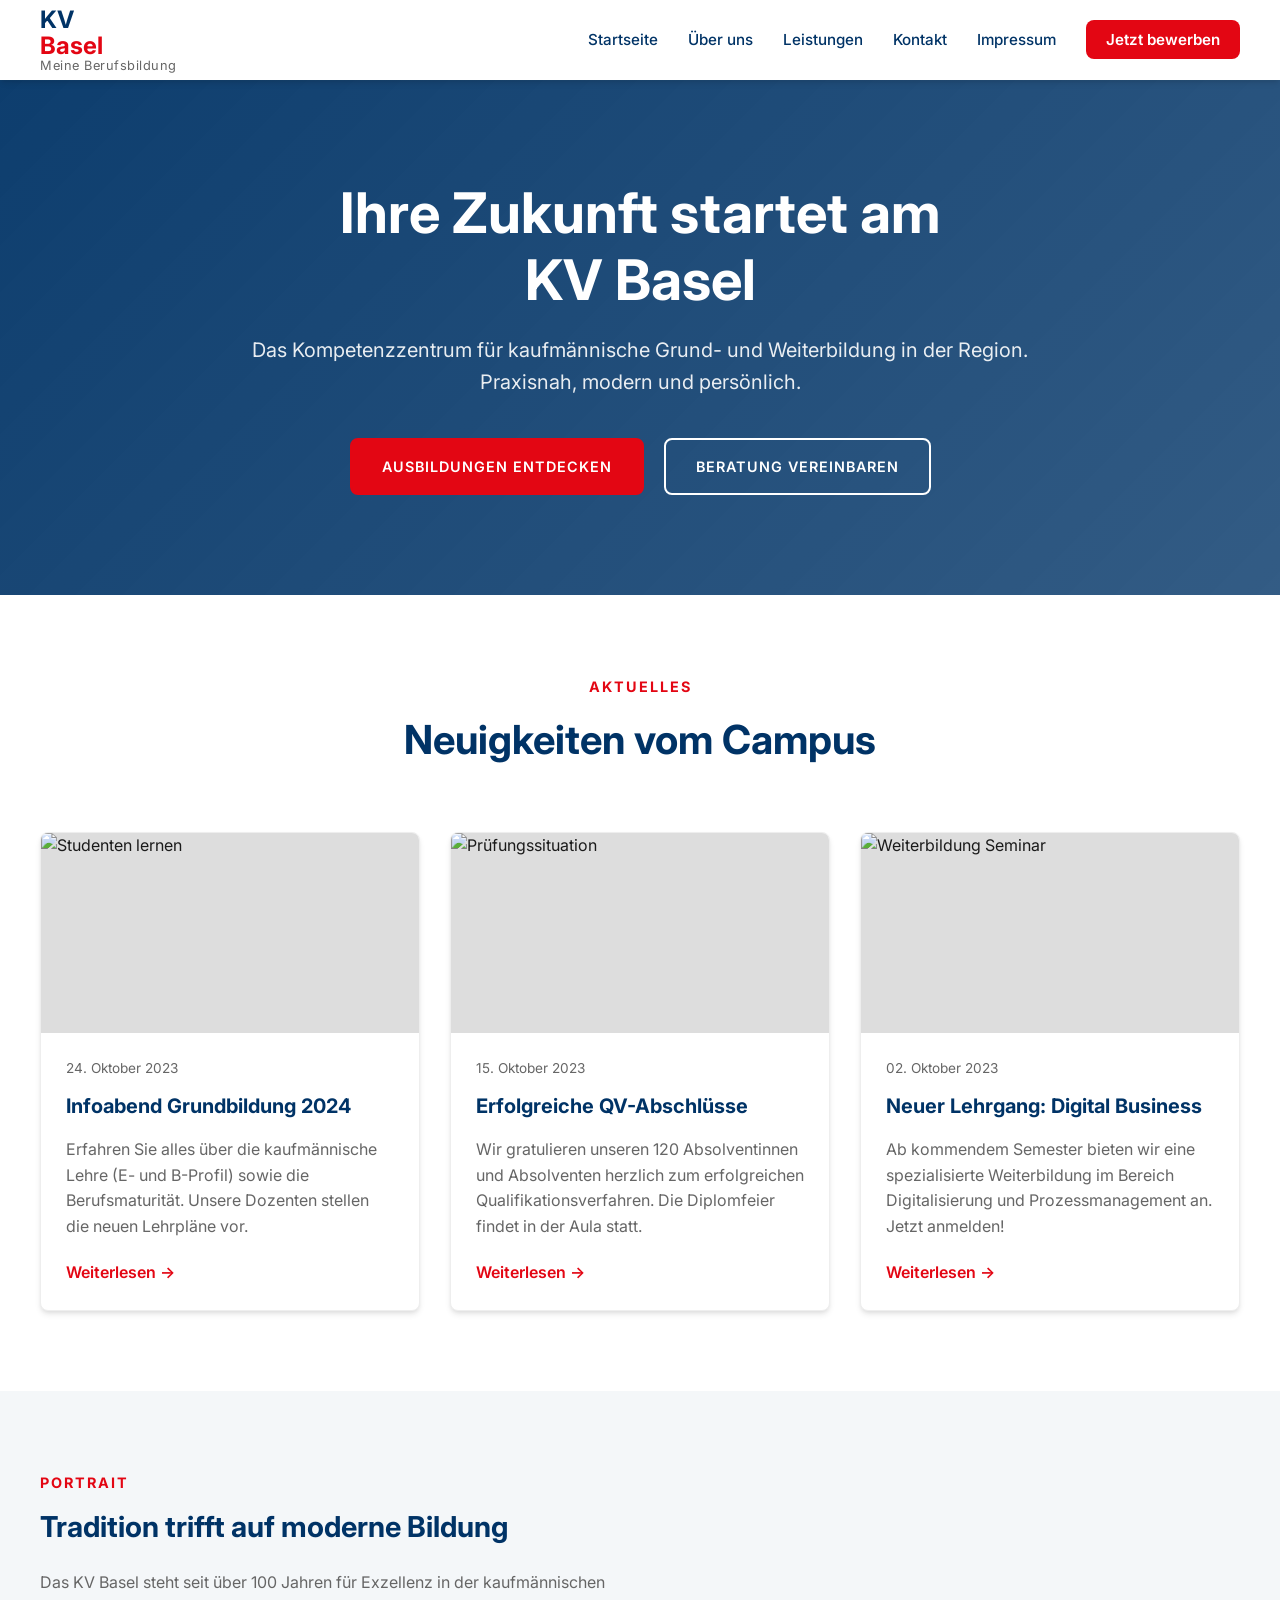
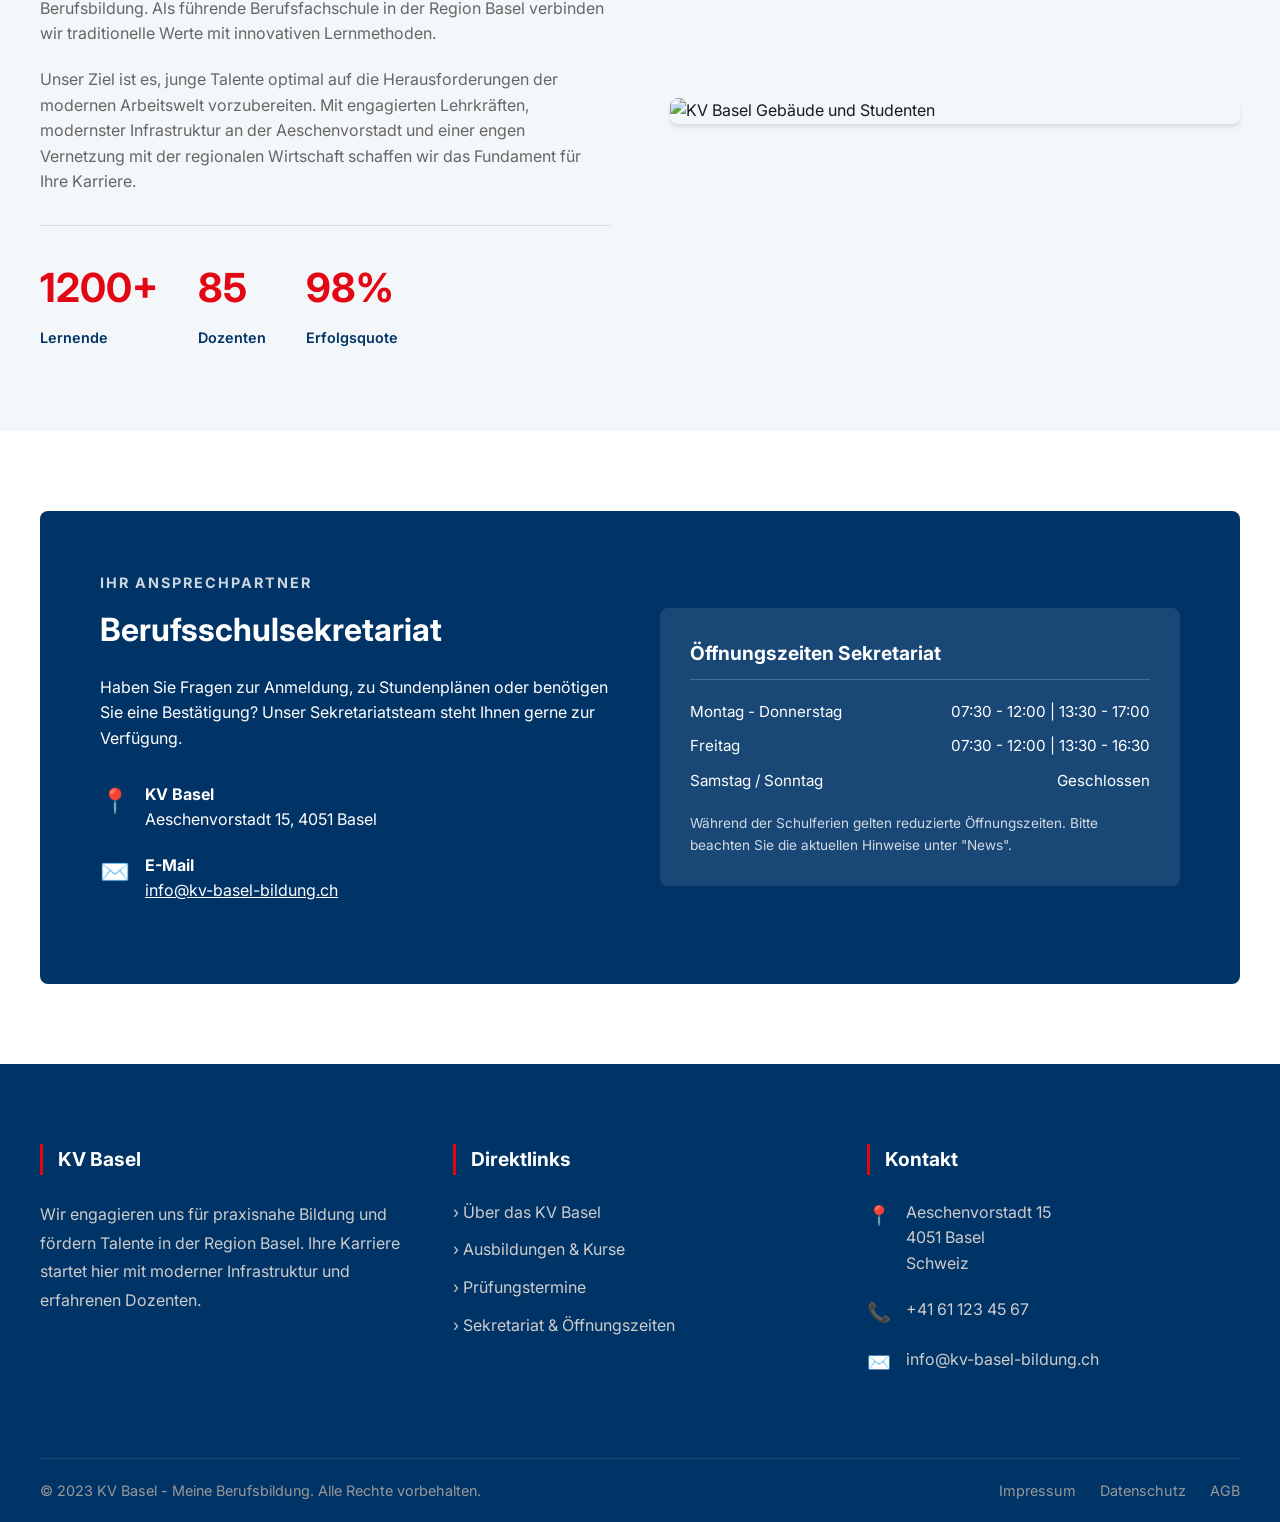
==== commit da19b907: "Deploy website" ====
--- a/index.html
+++ b/index.html
@@ -4,22 +4,24 @@
     <meta charset="UTF-8">
     <meta name="viewport" content="width=device-width, initial-scale=1.0">
     <title>KV Basel - Meine Berufsbildung | Startseite</title>
+    <meta name="description" content="Das KV Basel ist Ihr Kompetenzzentrum für kaufmännische Grundbildung und Weiterbildung. Starten Sie Ihre Karriere in Basel.">
+    
+    <!-- Google Fonts -->
     <link rel="preconnect" href="https://fonts.googleapis.com">
     <link rel="preconnect" href="https://fonts.gstatic.com" crossorigin>
-    <link href="https://fonts.googleapis.com/css2?family=Inter:wght@300;400;500;600;700&display=swap" rel="stylesheet">
-    
+    <link href="https://fonts.googleapis.com/css2?family=Inter:wght@300;400;600;700&display=swap" rel="stylesheet">
+
     <style>
-        /* --- CSS VARIABLES & RESET --- */
         :root {
-            --primary-color: #003399; /* KV Corporate Blue */
-            --primary-dark: #002266;
-            --accent-color: #E30613; /* Basel Red Accent */
+            --primary-color: #003366; /* Dunkelblau KV */
+            --primary-light: #004d99;
+            --accent-color: #e30613; /* Basel Rot Akzent */
             --text-dark: #1a1a1a;
-            --text-light: #555555;
-            --bg-light: #f8f9fa;
+            --text-light: #666666;
+            --bg-light: #f4f7f9;
             --white: #ffffff;
-            --shadow: 0 4px 20px rgba(0,0,0,0.08);
-            --transition: all 0.3s ease;
+            --shadow: 0 4px 6px -1px rgba(0, 0, 0, 0.1), 0 2px 4px -1px rgba(0, 0, 0, 0.06);
+            --radius: 8px;
             --container-width: 1200px;
         }
 
@@ -31,16 +33,18 @@
 
         body {
             font-family: 'Inter', sans-serif;
+            line-height: 1.6;
             color: var(--text-dark);
-            line-height: 1.6;
             background-color: var(--white);
-            overflow-x: hidden;
+            display: flex;
+            flex-direction: column;
+            min-height: 100vh;
         }
 
         a {
             text-decoration: none;
             color: inherit;
-            transition: var(--transition);
+            transition: color 0.3s ease;
         }
 
         ul {
@@ -49,205 +53,187 @@
 
         img {
             max-width: 100%;
-            height: auto;
             display: block;
         }
 
-        /* --- UTILITIES --- */
-        .container {
-            max-width: var(--container-width);
-            margin: 0 auto;
-            padding: 0 20px;
-        }
-
-        .section-padding {
-            padding: 80px 0;
-        }
-
-        .section-title {
-            font-size: 2.5rem;
-            font-weight: 700;
-            margin-bottom: 1rem;
-            color: var(--primary-color);
-            position: relative;
-            display: inline-block;
-        }
-
-        .section-title::after {
-            content: '';
-            position: absolute;
-            bottom: -10px;
-            left: 0;
-            width: 60px;
-            height: 4px;
-            background-color: var(--accent-color);
-        }
-
-        .btn {
-            display: inline-block;
-            padding: 12px 28px;
-            border-radius: 4px;
-            font-weight: 600;
-            cursor: pointer;
-            transition: var(--transition);
-            border: 2px solid transparent;
-        }
-
-        .btn-primary {
-            background-color: var(--primary-color);
-            color: var(--white);
-        }
-
-        .btn-primary:hover {
-            background-color: var(--primary-dark);
-            transform: translateY(-2px);
-        }
-
-        .btn-outline {
-            border-color: var(--primary-color);
-            color: var(--primary-color);
-            background: transparent;
-        }
-
-        .btn-outline:hover {
-            background-color: var(--primary-color);
-            color: var(--white);
-        }
-
-        /* --- NAVIGATION STYLES (MANDATORY STRUCTURE ADAPTATION) --- */
+        /* --- NAVIGATION STYLES (Required for the provided HTML) --- */
         .nav {
-            background-color: var(--white);
-            box-shadow: 0 2px 10px rgba(0,0,0,0.05);
-            height: 80px;
-            display: flex;
-            align-items: center;
+            background: var(--white);
+            box-shadow: var(--shadow);
             position: sticky;
             top: 0;
             z-index: 1000;
+            padding: 0 20px;
         }
 
         .nav-container {
+            max-width: var(--container-width);
+            margin: 0 auto;
             display: flex;
             justify-content: space-between;
             align-items: center;
-            width: 100%;
+            height: 80px;
         }
 
         .nav-logo {
+            font-size: 1.5rem;
+            font-weight: 700;
+            color: var(--primary-color);
             display: flex;
             flex-direction: column;
-            line-height: 1.2;
-        }
-
-        .nav-logo-main {
-            font-weight: 800;
-            font-size: 1.5rem;
-            color: var(--primary-color);
-            letter-spacing: -0.5px;
-        }
-
-        .nav-logo-sub {
-            font-size: 0.85rem;
+            line-height: 1.1;
+        }
+
+        .nav-logo span {
+            color: var(--accent-color);
+        }
+
+        .nav-logo small {
+            font-size: 0.8rem;
+            font-weight: 400;
             color: var(--text-light);
-            font-weight: 500;
-        }
-
-        .nav-links {
+            letter-spacing: 0.5px;
+        }
+
+        .nav-menu {
             display: flex;
             gap: 30px;
             align-items: center;
         }
 
-        .nav-link a {
+        .nav-link {
             font-weight: 500;
-            color: var(--text-dark);
-            font-size: 1rem;
-        }
-
-        .nav-link a:hover {
+            font-size: 0.95rem;
             color: var(--primary-color);
+            position: relative;
+        }
+
+        .nav-link:hover {
+            color: var(--accent-color);
         }
 
         .nav-cta {
             background-color: var(--accent-color);
             color: var(--white) !important;
             padding: 10px 20px;
-            border-radius: 4px;
-            transition: var(--transition);
+            border-radius: var(--radius);
+            font-weight: 600;
+            transition: background-color 0.3s ease;
         }
 
         .nav-cta:hover {
-            background-color: #c20510;
-            transform: translateY(-2px);
-        }
-
-        .mobile-menu-btn {
+            background-color: #b3000a;
+        }
+
+        /* Mobile Nav Toggle */
+        .nav-toggle {
             display: none;
-            background: none;
-            border: none;
-            font-size: 1.5rem;
+        }
+
+        .nav-toggle-label {
+            display: none;
             cursor: pointer;
         }
 
         /* --- HERO SECTION --- */
         .hero {
-            position: relative;
-            height: 85vh;
-            min-height: 600px;
-            background: linear-gradient(rgba(0, 51, 153, 0.85), rgba(0, 34, 102, 0.7)), url('https://images.unsplash.com/photo-1523050854058-8df90110c9f1?ixlib=rb-4.0.3&auto=format&fit=crop&w=1920&q=80');
+            background: linear-gradient(135deg, rgba(0, 51, 102, 0.95), rgba(0, 51, 102, 0.8)), url('https://images.unsplash.com/photo-1523050854058-8df90110c9f1?ixlib=rb-4.0.3&auto=format&fit=crop&w=1920&q=80');
             background-size: cover;
             background-position: center;
-            display: flex;
-            align-items: center;
-            color: var(--white);
+            color: var(--white);
+            padding: 100px 20px;
+            text-align: center;
         }
 
         .hero-content {
             max-width: 800px;
-        }
-
-        .hero-badge {
-            background-color: var(--accent-color);
-            color: white;
-            padding: 5px 15px;
-            border-radius: 50px;
-            font-size: 0.9rem;
+            margin: 0 auto;
+        }
+
+        .hero h1 {
+            font-size: 3.5rem;
+            font-weight: 700;
+            margin-bottom: 20px;
+            line-height: 1.2;
+        }
+
+        .hero p {
+            font-size: 1.25rem;
+            margin-bottom: 40px;
+            opacity: 0.9;
+        }
+
+        .hero-buttons {
+            display: flex;
+            gap: 20px;
+            justify-content: center;
+            flex-wrap: wrap;
+        }
+
+        .btn {
+            display: inline-block;
+            padding: 15px 30px;
+            border-radius: var(--radius);
             font-weight: 600;
             text-transform: uppercase;
-            display: inline-block;
-            margin-bottom: 20px;
-        }
-
-        .hero h1 {
-            font-size: 3.5rem;
-            line-height: 1.1;
-            margin-bottom: 20px;
-            font-weight: 800;
-        }
-
-        .hero p {
-            font-size: 1.25rem;
-            margin-bottom: 30px;
-            opacity: 0.9;
-        }
-
-        .hero-buttons {
-            display: flex;
-            gap: 15px;
-        }
-
-        /* --- NEWS SECTION --- */
-        .news-section {
-            background-color: var(--bg-light);
-        }
-
-        .news-header {
-            display: flex;
-            justify-content: space-between;
-            align-items: flex-end;
-            margin-bottom: 40px;
-        }
-
+            letter-spacing: 1px;
+            font-size: 0.9rem;
+            transition: all 0.3s ease;
+        }
+
+        .btn-primary {
+            background-color: var(--accent-color);
+            color: var(--white);
+            border: 2px solid var(--accent-color);
+        }
+
+        .btn-primary:hover {
+            background-color: transparent;
+            color: var(--white);
+        }
+
+        .btn-outline {
+            background-color: transparent;
+            color: var(--white);
+            border: 2px solid var(--white);
+        }
+
+        .btn-outline:hover {
+            background-color: var(--white);
+            color: var(--primary-color);
+        }
+
+        /* --- MAIN SECTIONS --- */
+        .section {
+            padding: 80px 20px;
+        }
+
+        .section-container {
+            max-width: var(--container-width);
+            margin: 0 auto;
+        }
+
+        .section-header {
+            text-align: center;
+            margin-bottom: 60px;
+        }
+
+        .section-subtitle {
+            color: var(--accent-color);
+            font-weight: 700;
+            text-transform: uppercase;
+            letter-spacing: 2px;
+            font-size: 0.9rem;
+            margin-bottom: 10px;
+            display: block;
+        }
+
+        .section-title {
+            font-size: 2.5rem;
+            color: var(--primary-color);
+        }
+
+        /* News Grid */
         .news-grid {
             display: grid;
             grid-template-columns: repeat(auto-fit, minmax(300px, 1fr));
@@ -256,24 +242,24 @@
 
         .news-card {
             background: var(--white);
-            border-radius: 8px;
+            border-radius: var(--radius);
+            box-shadow: var(--shadow);
             overflow: hidden;
-            box-shadow: var(--shadow);
-            transition: var(--transition);
+            border: 1px solid #eee;
+            transition: transform 0.3s ease;
             display: flex;
             flex-direction: column;
-            height: 100%;
         }
 
         .news-card:hover {
             transform: translateY(-5px);
-            box-shadow: 0 10px 30px rgba(0,0,0,0.12);
         }
 
         .news-image {
             height: 200px;
             background-color: #ddd;
             object-fit: cover;
+            width: 100%;
         }
 
         .news-content {
@@ -284,430 +270,500 @@
         }
 
         .news-date {
+            color: var(--text-light);
             font-size: 0.85rem;
+            margin-bottom: 10px;
+            display: block;
+        }
+
+        .news-title {
+            font-size: 1.25rem;
+            color: var(--primary-color);
+            margin-bottom: 15px;
+            font-weight: 700;
+        }
+
+        .news-excerpt {
+            color: var(--text-light);
+            margin-bottom: 20px;
+            flex-grow: 1;
+        }
+
+        .news-link {
             color: var(--accent-color);
             font-weight: 600;
-            margin-bottom: 10px;
-        }
-
-        .news-title {
-            font-size: 1.25rem;
-            font-weight: 700;
-            margin-bottom: 10px;
-            color: var(--primary-dark);
-        }
-
-        .news-excerpt {
-            color: var(--text-light);
-            font-size: 0.95rem;
-            margin-bottom: 20px;
-            flex-grow: 1;
-        }
-
-        .news-link {
-            font-weight: 600;
-            color: var(--primary-color);
-            display: flex;
+            display: inline-flex;
             align-items: center;
             gap: 5px;
         }
 
-        /* --- PORTRAIT / SEKRETARIAT SECTION --- */
-        .portrait-section {
-            background-color: var(--white);
-        }
-
-        .portrait-grid {
+        /* Portrait / About Section */
+        .bg-light {
+            background-color: var(--bg-light);
+        }
+
+        .about-grid {
             display: grid;
             grid-template-columns: 1fr 1fr;
             gap: 60px;
             align-items: center;
         }
 
-        .portrait-content h2 {
+        .about-text h3 {
+            font-size: 1.8rem;
+            color: var(--primary-color);
             margin-bottom: 20px;
         }
 
-        .portrait-text {
+        .about-text p {
+            margin-bottom: 20px;
             color: var(--text-light);
-            margin-bottom: 30px;
-            font-size: 1.1rem;
-        }
-
-        .info-box {
-            background-color: var(--bg-light);
-            border-left: 4px solid var(--primary-color);
-            padding: 20px;
-            margin-bottom: 30px;
-        }
-
-        .info-box h4 {
-            color: var(--primary-dark);
-            margin-bottom: 5px;
-        }
-
-        .portrait-img-wrapper {
-            position: relative;
-        }
-
-        .portrait-img-wrapper img {
-            border-radius: 8px;
-            box-shadow: var(--shadow);
-        }
-
-        .portrait-img-wrapper::before {
-            content: '';
-            position: absolute;
-            top: -20px;
-            right: -20px;
-            width: 100%;
-            height: 100%;
-            border: 2px solid var(--accent-color);
-            border-radius: 8px;
-            z-index: -1;
-        }
-
-        /* --- STATS SECTION --- */
-        .stats-section {
-            background-color: var(--primary-dark);
-            color: var(--white);
-            padding: 60px 0;
-        }
-
-        .stats-grid {
-            display: grid;
-            grid-template-columns: repeat(4, 1fr);
-            gap: 30px;
-            text-align: center;
-        }
-
-        .stat-number {
-            font-size: 3rem;
-            font-weight: 800;
+        }
+
+        .about-stats {
+            display: flex;
+            gap: 40px;
+            margin-top: 30px;
+            border-top: 1px solid #ddd;
+            padding-top: 30px;
+        }
+
+        .stat-item h4 {
+            font-size: 2.5rem;
             color: var(--accent-color);
             margin-bottom: 5px;
         }
 
-        .stat-label {
-            font-size: 1.1rem;
-            opacity: 0.9;
-        }
-
-        /* --- FOOTER STYLES (MANDATORY STRUCTURE ADAPTATION) --- */
+        .stat-item span {
+            font-size: 0.9rem;
+            font-weight: 600;
+            color: var(--primary-color);
+        }
+
+        .about-image img {
+            border-radius: var(--radius);
+            box-shadow: var(--shadow);
+        }
+
+        /* Sekretariat Box */
+        .contact-box-wrapper {
+            background-color: var(--primary-color);
+            border-radius: var(--radius);
+            color: var(--white);
+            padding: 60px;
+            display: grid;
+            grid-template-columns: 1fr 1fr;
+            gap: 40px;
+            align-items: center;
+        }
+
+        .contact-info h3 {
+            font-size: 2rem;
+            margin-bottom: 20px;
+        }
+
+        .contact-details {
+            margin-top: 30px;
+        }
+
+        .detail-row {
+            display: flex;
+            align-items: flex-start;
+            gap: 15px;
+            margin-bottom: 20px;
+        }
+
+        .detail-icon {
+            font-size: 1.5rem;
+        }
+
+        .opening-hours {
+            background: rgba(255, 255, 255, 0.1);
+            padding: 30px;
+            border-radius: var(--radius);
+        }
+
+        .opening-hours h4 {
+            font-size: 1.2rem;
+            margin-bottom: 20px;
+            border-bottom: 1px solid rgba(255,255,255,0.2);
+            padding-bottom: 10px;
+        }
+
+        .hours-list li {
+            display: flex;
+            justify-content: space-between;
+            margin-bottom: 10px;
+            font-size: 0.95rem;
+        }
+
+        /* --- FOOTER STYLES (Required for the provided HTML) --- */
         .footer {
-            background-color: #111;
-            color: #ccc;
-            padding: 80px 0 30px;
-            font-size: 0.95rem;
-        }
-
-        .footer-grid {
+            background-color: var(--primary-color);
+            color: var(--white);
+            padding: 80px 20px 20px;
+            margin-top: auto;
+        }
+
+        .footer-container {
+            max-width: var(--container-width);
+            margin: 0 auto;
             display: grid;
-            grid-template-columns: 1.5fr 1fr 1fr 1fr;
+            grid-template-columns: repeat(auto-fit, minmax(250px, 1fr));
             gap: 40px;
             margin-bottom: 60px;
         }
 
         .footer-col h3 {
-            color: var(--white);
             font-size: 1.2rem;
             margin-bottom: 25px;
-            font-weight: 600;
-        }
-
-        .footer-desc {
-            margin-top: 1rem;
-            line-height: 1.7;
+            color: var(--white);
+            border-left: 3px solid var(--accent-color);
+            padding-left: 15px;
+        }
+
+        .footer-text {
+            color: #ccc;
+            line-height: 1.8;
         }
 
         .footer-links li {
             margin-bottom: 12px;
         }
 
+        .footer-links a {
+            color: #ccc;
+            transition: all 0.3s;
+        }
+
         .footer-links a:hover {
             color: var(--white);
-            text-decoration: underline;
+            padding-left: 5px;
         }
 
         .footer-contact-item {
-            margin-bottom: 15px;
-            display: flex;
-            flex-direction: column;
-        }
-
-        .footer-contact-item span {
-            color: var(--white);
-            font-weight: 600;
-            margin-bottom: 4px;
+            display: flex;
+            gap: 15px;
+            margin-bottom: 20px;
+            color: #ccc;
+        }
+
+        .footer-contact-icon {
+            font-size: 1.2rem;
         }
 
         .footer-bottom {
-            border-top: 1px solid #333;
-            padding-top: 30px;
+            max-width: var(--container-width);
+            margin: 0 auto;
+            padding-top: 20px;
+            border-top: 1px solid rgba(255,255,255,0.1);
             display: flex;
             justify-content: space-between;
             align-items: center;
-        }
-
-        .footer-socials {
-            display: flex;
+            font-size: 0.9rem;
+            color: #999;
+            flex-wrap: wrap;
             gap: 20px;
         }
 
-        .footer-social-link {
-            color: var(--white);
-            font-weight: 500;
+        .footer-bottom-links a {
+            margin-left: 20px;
+            color: #999;
+        }
+
+        .footer-bottom-links a:hover {
+            color: var(--white);
         }
 
         /* --- RESPONSIVE --- */
-        @media (max-width: 992px) {
-            .hero h1 { font-size: 2.8rem; }
-            .portrait-grid { grid-template-columns: 1fr; gap: 40px; }
-            .footer-grid { grid-template-columns: 1fr 1fr; }
-            .nav-links { display: none; } /* Simplified mobile handling */
-            .mobile-menu-btn { display: block; }
+        @media (max-width: 900px) {
+            .about-grid {
+                grid-template-columns: 1fr;
+            }
+            .contact-box-wrapper {
+                grid-template-columns: 1fr;
+                padding: 40px;
+            }
         }
 
         @media (max-width: 768px) {
-            .hero h1 { font-size: 2.2rem; }
-            .stats-grid { grid-template-columns: 1fr 1fr; gap: 40px; }
-            .footer-grid { grid-template-columns: 1fr; }
-            .footer-bottom { flex-direction: column; gap: 20px; text-align: center; }
+            .nav-menu {
+                position: absolute;
+                top: 80px;
+                left: 0;
+                width: 100%;
+                background: var(--white);
+                flex-direction: column;
+                padding: 20px;
+                box-shadow: 0 10px 10px rgba(0,0,0,0.1);
+                transform: scaleY(0);
+                transform-origin: top;
+                transition: transform 0.3s ease;
+            }
+
+            .nav-toggle:checked ~ .nav-menu {
+                transform: scaleY(1);
+            }
+
+            .nav-toggle-label {
+                display: flex;
+                flex-direction: column;
+                gap: 6px;
+                width: 30px;
+            }
+
+            .nav-toggle-label span {
+                height: 3px;
+                background: var(--primary-color);
+                width: 100%;
+                border-radius: 2px;
+            }
+
+            .hero h1 {
+                font-size: 2.5rem;
+            }
+
+            .section-title {
+                font-size: 2rem;
+            }
+            
+            .footer-bottom {
+                flex-direction: column;
+                text-align: center;
+            }
+            
+            .footer-bottom-links a {
+                margin: 0 10px;
+            }
         }
     </style>
   <link rel="stylesheet" href="styles.css">
 </head>
 <body>
 
-    <!-- NAVIGATION (EXACT COPY) -->
+    <!-- NAVIGATION (KOPIERT EXAKT) -->
     <nav class="nav">
-        <div class="container nav-container">
+        <div class="nav-container">
+            <!-- Logo -->
             <a href="index.html" class="nav-logo">
-                <span class="nav-logo-main">KV BASEL</span>
-                <span class="nav-logo-sub">Meine Berufsbildung</span>
+                KV<span>Basel</span> <small>Meine Berufsbildung</small>
             </a>
 
-            <button class="mobile-menu-btn" aria-label="Menü öffnen">
-                ☰
-            </button>
-
-            <ul class="nav-links">
-                <li class="nav-link"><a href="index.html">Startseite</a></li>
-                <li class="nav-link"><a href="ueber-uns.html">Über uns</a></li>
-                <li class="nav-link"><a href="leistungen.html">Leistungen</a></li>
-                <li class="nav-link"><a href="kontakt.html">Kontakt</a></li>
-                <li class="nav-link">
-                    <a href="kontakt.html" class="nav-cta">Jetzt anmelden</a>
-                </li>
+            <!-- Mobile Toggle -->
+            <input type="checkbox" id="nav-toggle" class="nav-toggle">
+            <label for="nav-toggle" class="nav-toggle-label">
+                <span></span>
+                <span></span>
+                <span></span>
+            </label>
+
+            <!-- Menu Links -->
+            <ul class="nav-menu">
+                <li><a href="index.html" class="nav-link">Startseite</a></li>
+                <li><a href="ueber-uns.html" class="nav-link">Über uns</a></li>
+                <li><a href="leistungen.html" class="nav-link">Leistungen</a></li>
+                <li><a href="kontakt.html" class="nav-link">Kontakt</a></li>
+                <li><a href="impressum.html" class="nav-link">Impressum</a></li>
+                <li><a href="kontakt.html" class="nav-link nav-cta">Jetzt bewerben</a></li>
             </ul>
         </div>
     </nav>
 
     <!-- MAIN CONTENT -->
     <main>
-        <!-- Section 1: Hero -->
+        <!-- Hero Section -->
         <section class="hero">
-            <div class="container">
-                <div class="hero-content">
-                    <span class="hero-badge">Bildung seit 1902</span>
-                    <h1>Ihre Zukunft startet hier – Kompetenzzentrum für Wirtschaft</h1>
-                    <p>Willkommen am KV Basel. Wir verbinden traditionelle kaufmännische Werte mit digitalen Lernwelten. Starten Sie Ihre Karriere mit einer fundierten Berufsbildung.</p>
-                    <div class="hero-buttons">
-                        <a href="leistungen.html" class="btn btn-primary">Bildungsangebote</a>
-                        <a href="ueber-uns.html" class="btn btn-outline" style="border-color: white; color: white;">Schule kennenlernen</a>
-                    </div>
+            <div class="hero-content">
+                <h1>Ihre Zukunft startet am<br>KV Basel</h1>
+                <p>Das Kompetenzzentrum für kaufmännische Grund- und Weiterbildung in der Region. Praxisnah, modern und persönlich.</p>
+                <div class="hero-buttons">
+                    <a href="leistungen.html" class="btn btn-primary">Ausbildungen entdecken</a>
+                    <a href="kontakt.html" class="btn btn-outline">Beratung vereinbaren</a>
                 </div>
             </div>
         </section>
 
-        <!-- Section 2: News / Aktuelles -->
-        <section class="section-padding news-section">
-            <div class="container">
-                <div class="news-header">
-                    <div>
-                        <h2 class="section-title">News & Aktuelles</h2>
-                        <p style="color: var(--text-light);">Das Neueste aus dem Schulalltag und der Berufsbildung.</p>
-                    </div>
-                    <a href="#" class="btn btn-outline">Alle News ansehen →</a>
+        <!-- News Section -->
+        <section class="section" id="news">
+            <div class="section-container">
+                <div class="section-header">
+                    <span class="section-subtitle">Aktuelles</span>
+                    <h2 class="section-title">Neuigkeiten vom Campus</h2>
                 </div>
 
                 <div class="news-grid">
                     <!-- News Item 1 -->
                     <article class="news-card">
-                        <img src="https://images.unsplash.com/photo-1524178232363-1fb2b075b655?ixlib=rb-4.0.3&auto=format&fit=crop&w=600&q=80" alt="Infoabend" class="news-image">
+                        <img src="https://images.unsplash.com/photo-1524178232363-1fb2b075b655?ixlib=rb-4.0.3&auto=format&fit=crop&w=600&q=80" alt="Studenten lernen" class="news-image">
                         <div class="news-content">
                             <span class="news-date">24. Oktober 2023</span>
-                            <h3 class="news-title">Infoabend: Wege in die kaufmännische Zukunft</h3>
-                            <p class="news-excerpt">Besuchen Sie uns am Aeschenplatz und erfahren Sie alles über die neuen Reformen in der kaufmännischen Grundbildung.</p>
-                            <a href="#" class="news-link">Mehr lesen</a>
+                            <h3 class="news-title">Infoabend Grundbildung 2024</h3>
+                            <p class="news-excerpt">Erfahren Sie alles über die kaufmännische Lehre (E- und B-Profil) sowie die Berufsmaturität. Unsere Dozenten stellen die neuen Lehrpläne vor.</p>
+                            <a href="#" class="news-link">Weiterlesen &rarr;</a>
                         </div>
                     </article>
 
                     <!-- News Item 2 -->
                     <article class="news-card">
-                        <img src="https://images.unsplash.com/photo-1434030216411-0b793f4b4173?ixlib=rb-4.0.3&auto=format&fit=crop&w=600&q=80" alt="Prüfungserfolge" class="news-image">
+                        <img src="https://images.unsplash.com/photo-1434030216411-0b793f4b4173?ixlib=rb-4.0.3&auto=format&fit=crop&w=600&q=80" alt="Prüfungssituation" class="news-image">
                         <div class="news-content">
-                            <span class="news-date">15. September 2023</span>
-                            <h3 class="news-title">Rekordquote bei den Lehrabschlussprüfungen</h3>
-                            <p class="news-excerpt">Wir gratulieren unseren 450 Absolventinnen und Absolventen herzlich zum erfolgreichen QV. Eine herausragende Leistung!</p>
-                            <a href="#" class="news-link">Mehr lesen</a>
+                            <span class="news-date">15. Oktober 2023</span>
+                            <h3 class="news-title">Erfolgreiche QV-Abschlüsse</h3>
+                            <p class="news-excerpt">Wir gratulieren unseren 120 Absolventinnen und Absolventen herzlich zum erfolgreichen Qualifikationsverfahren. Die Diplomfeier findet in der Aula statt.</p>
+                            <a href="#" class="news-link">Weiterlesen &rarr;</a>
                         </div>
                     </article>
 
                     <!-- News Item 3 -->
                     <article class="news-card">
-                        <img src="https://images.unsplash.com/photo-1517245386807-bb43f82c33c4?ixlib=rb-4.0.3&auto=format&fit=crop&w=600&q=80" alt="Sekretariat" class="news-image">
+                        <img src="https://images.unsplash.com/photo-1531482615713-2afd69097998?ixlib=rb-4.0.3&auto=format&fit=crop&w=600&q=80" alt="Weiterbildung Seminar" class="news-image">
                         <div class="news-content">
-                            <span class="news-date">01. September 2023</span>
-                            <h3 class="news-title">Neues aus dem Berufsschulsekretariat</h3>
-                            <p class="news-excerpt">Das Sekretariat hat neue Öffnungszeiten für das kommende Semester. Bitte beachten Sie die angepassten Beratungszeiten.</p>
-                            <a href="#" class="news-link">Mehr lesen</a>
+                            <span class="news-date">02. Oktober 2023</span>
+                            <h3 class="news-title">Neuer Lehrgang: Digital Business</h3>
+                            <p class="news-excerpt">Ab kommendem Semester bieten wir eine spezialisierte Weiterbildung im Bereich Digitalisierung und Prozessmanagement an. Jetzt anmelden!</p>
+                            <a href="#" class="news-link">Weiterlesen &rarr;</a>
                         </div>
                     </article>
                 </div>
             </div>
         </section>
 
-        <!-- Section 3: Stats -->
-        <section class="stats-section">
-            <div class="container">
-                <div class="stats-grid">
-                    <div class="stat-item">
-                        <div class="stat-number">120+</div>
-                        <div class="stat-label">Jahre Erfahrung</div>
+        <!-- Portrait / About Section -->
+        <section class="section bg-light">
+            <div class="section-container">
+                <div class="about-grid">
+                    <div class="about-text">
+                        <span class="section-subtitle">Portrait</span>
+                        <h3>Tradition trifft auf moderne Bildung</h3>
+                        <p>Das KV Basel steht seit über 100 Jahren für Exzellenz in der kaufmännischen Berufsbildung. Als führende Berufsfachschule in der Region Basel verbinden wir traditionelle Werte mit innovativen Lernmethoden.</p>
+                        <p>Unser Ziel ist es, junge Talente optimal auf die Herausforderungen der modernen Arbeitswelt vorzubereiten. Mit engagierten Lehrkräften, modernster Infrastruktur an der Aeschenvorstadt und einer engen Vernetzung mit der regionalen Wirtschaft schaffen wir das Fundament für Ihre Karriere.</p>
+                        
+                        <div class="about-stats">
+                            <div class="stat-item">
+                                <h4>1200+</h4>
+                                <span>Lernende</span>
+                            </div>
+                            <div class="stat-item">
+                                <h4>85</h4>
+                                <span>Dozenten</span>
+                            </div>
+                            <div class="stat-item">
+                                <h4>98%</h4>
+                                <span>Erfolgsquote</span>
+                            </div>
+                        </div>
                     </div>
-                    <div class="stat-item">
-                        <div class="stat-number">2500</div>
-                        <div class="stat-label">Lernende</div>
-                    </div>
-                    <div class="stat-item">
-                        <div class="stat-number">150</div>
-                        <div class="stat-label">Dozierende</div>
-                    </div>
-                    <div class="stat-item">
-                        <div class="stat-number">98%</div>
-                        <div class="stat-label">Erfolgsquote</div>
+                    <div class="about-image">
+                        <img src="https://images.unsplash.com/photo-1571260899304-425eee4c7efc?ixlib=rb-4.0.3&auto=format&fit=crop&w=800&q=80" alt="KV Basel Gebäude und Studenten">
                     </div>
                 </div>
             </div>
         </section>
 
-        <!-- Section 4: Portrait & Sekretariat -->
-        <section class="section-padding portrait-section">
-            <div class="container">
-                <div class="portrait-grid">
-                    <div class="portrait-content">
-                        <h2 class="section-title">Unser Portrait</h2>
-                        <p class="portrait-text">
-                            Das KV Basel ist mehr als nur eine Schule. Wir sind der führende Partner für Wirtschaft und Verwaltung in der Region Basel. Unser Ziel ist es, junge Talente zu fördern und Fachkräfte von morgen auszubilden.
+        <!-- Sekretariat / Contact Info Section -->
+        <section class="section">
+            <div class="section-container">
+                <div class="contact-box-wrapper">
+                    <div class="contact-info">
+                        <span class="section-subtitle" style="color: #fff; opacity: 0.8;">Ihr Ansprechpartner</span>
+                        <h3>Berufsschulsekretariat</h3>
+                        <p>Haben Sie Fragen zur Anmeldung, zu Stundenplänen oder benötigen Sie eine Bestätigung? Unser Sekretariatsteam steht Ihnen gerne zur Verfügung.</p>
+                        
+                        <div class="contact-details">
+                            <div class="detail-row">
+                                <span class="detail-icon">📍</span>
+                                <div>
+                                    <strong>KV Basel</strong><br>
+                                    Aeschenvorstadt 15, 4051 Basel
+                                </div>
+                            </div>
+                            <div class="detail-row">
+                                <span class="detail-icon">✉️</span>
+                                <div>
+                                    <strong>E-Mail</strong><br>
+                                    <a href="mailto:info@kv-basel-bildung.ch" style="text-decoration: underline;">info@kv-basel-bildung.ch</a>
+                                </div>
+                            </div>
+                        </div>
+                    </div>
+
+                    <div class="opening-hours">
+                        <h4>Öffnungszeiten Sekretariat</h4>
+                        <ul class="hours-list">
+                            <li>
+                                <span>Montag - Donnerstag</span>
+                                <span>07:30 - 12:00 | 13:30 - 17:00</span>
+                            </li>
+                            <li>
+                                <span>Freitag</span>
+                                <span>07:30 - 12:00 | 13:30 - 16:30</span>
+                            </li>
+                            <li>
+                                <span>Samstag / Sonntag</span>
+                                <span>Geschlossen</span>
+                            </li>
+                        </ul>
+                        <p style="margin-top: 20px; font-size: 0.85rem; opacity: 0.8;">
+                            Während der Schulferien gelten reduzierte Öffnungszeiten. Bitte beachten Sie die aktuellen Hinweise unter "News".
                         </p>
-                        
-                        <div class="info-box">
-                            <h4>Berufsschulsekretariat</h4>
-                            <p>Ihr erster Ansprechpartner für alle administrativen Fragen, von der Anmeldung bis zum Zeugnis. Wir sind für Sie da.</p>
-                        </div>
-
-                        <p class="portrait-text">
-                            Ob Grundbildung (B- und E-Profil) oder Berufsmaturität – wir bieten individuelle Bildungswege, die perfekt auf die Bedürfnisse des modernen Arbeitsmarktes zugeschnitten sind.
-                        </p>
-                        
-                        <a href="kontakt.html" class="btn btn-primary">Kontakt aufnehmen</a>
-                    </div>
-                    
-                    <div class="portrait-img-wrapper">
-                        <img src="https://images.unsplash.com/photo-1541339907198-e08756dedf3f?ixlib=rb-4.0.3&auto=format&fit=crop&w=800&q=80" alt="KV Basel Campus">
                     </div>
                 </div>
             </div>
         </section>
     </main>
 
-    <!-- FOOTER (EXACT COPY) -->
+    <!-- FOOTER (KOPIERT EXAKT) -->
     <footer class="footer">
-        <div class="container">
-            <div class="footer-grid">
-                <!-- Spalte 1: Brand -->
-                <div class="footer-col">
-                    <a href="index.html" class="nav-logo" style="margin-bottom: 1rem;">
-                        <span class="nav-logo-main" style="color: white;">KV BASEL</span>
-                        <span class="nav-logo-sub">Meine Berufsbildung</span>
-                    </a>
-                    <p class="footer-desc">
-                        Seit über 100 Jahren der führende Partner für kaufmännische Bildung und Wirtschaft in der Region Basel. Wir verbinden Tradition mit modernstem digitalen Lernen.
-                    </p>
+        <div class="footer-container">
+            <!-- Column 1: About -->
+            <div class="footer-col">
+                <h3>KV Basel</h3>
+                <p class="footer-text">
+                    Wir engagieren uns für praxisnahe Bildung und fördern Talente in der Region Basel. Ihre Karriere startet hier mit moderner Infrastruktur und erfahrenen Dozenten.
+                </p>
+            </div>
+
+            <!-- Column 2: Quick Links -->
+            <div class="footer-col">
+                <h3>Direktlinks</h3>
+                <ul class="footer-links">
+                    <li><a href="ueber-uns.html">› Über das KV Basel</a></li>
+                    <li><a href="leistungen.html">› Ausbildungen & Kurse</a></li>
+                    <li><a href="leistungen.html#termine">› Prüfungstermine</a></li>
+                    <li><a href="kontakt.html">› Sekretariat & Öffnungszeiten</a></li>
+                </ul>
+            </div>
+
+            <!-- Column 3: Contact -->
+            <div class="footer-col">
+                <h3>Kontakt</h3>
+                <div class="footer-contact-item">
+                    <span class="footer-contact-icon">📍</span>
+                    <span>Aeschenvorstadt 15<br>4051 Basel<br>Schweiz</span>
                 </div>
-
-                <!-- Spalte 2: Navigation -->
-                <div class="footer-col">
-                    <h3>Navigation</h3>
-                    <ul class="footer-links">
-                        <li><a href="index.html">Startseite</a></li>
-                        <li><a href="ueber-uns.html">Über uns</a></li>
-                        <li><a href="leistungen.html">Bildungsangebote</a></li>
-                        <li><a href="kontakt.html">Beratung & Kontakt</a></li>
-                    </ul>
+                <div class="footer-contact-item">
+                    <span class="footer-contact-icon">📞</span>
+                    <a href="tel:+41611234567">+41 61 123 45 67</a>
                 </div>
-
-                <!-- Spalte 3: Rechtliches -->
-                <div class="footer-col">
-                    <h3>Rechtliches</h3>
-                    <ul class="footer-links">
-                        <li><a href="impressum.html">Impressum</a></li>
-                        <li><a href="#">Datenschutzerklärung</a></li>
-                        <li><a href="#">AGB</a></li>
-                        <li><a href="#">Schulordnung</a></li>
-                    </ul>
+                <div class="footer-contact-item">
+                    <span class="footer-contact-icon">✉️</span>
+                    <a href="mailto:info@kv-basel-bildung.ch">info@kv-basel-bildung.ch</a>
                 </div>
-
-                <!-- Spalte 4: Kontakt -->
-                <div class="footer-col">
-                    <h3>Kontaktieren Sie uns</h3>
-                    <div class="footer-contact-item">
-                        <span>Adresse:</span>
-                        Aeschenvorstadt 15<br>4051 Basel
-                    </div>
-                    <div class="footer-contact-item">
-                        <span>Telefon:</span>
-                        <a href="tel:+41612345678" style="color: inherit; text-decoration: none;">+41 61 234 56 78</a>
-                    </div>
-                    <div class="footer-contact-item">
-                        <span>E-Mail:</span>
-                        <a href="mailto:info@kv-basel.ch" style="color: inherit; text-decoration: none;">info@kv-basel.ch</a>
-                    </div>
-                </div>
-            </div>
-
-            <div class="footer-bottom">
-                <div class="copyright">
-                    &copy; 2023 KV Basel. Alle Rechte vorbehalten.
-                </div>
-                <div class="footer-socials">
-                    <a href="#" class="footer-social-link">LinkedIn</a>
-                    <a href="#" class="footer-social-link">Instagram</a>
-                    <a href="#" class="footer-social-link">Facebook</a>
-                </div>
+            </div>
+        </div>
+
+        <!-- Copyright Bar -->
+        <div class="footer-bottom">
+            <div>
+                &copy; 2023 KV Basel - Meine Berufsbildung. Alle Rechte vorbehalten.
+            </div>
+            <div class="footer-bottom-links">
+                <a href="impressum.html">Impressum</a>
+                <a href="datenschutz.html">Datenschutz</a>
+                <a href="#">AGB</a>
             </div>
         </div>
     </footer>
 
-    <script>
-        // Simple script to toggle mobile menu (Functionality for the provided button)
-        document.querySelector('.mobile-menu-btn').addEventListener('click', function() {
-            const navLinks = document.querySelector('.nav-links');
-            if (navLinks.style.display === 'flex') {
-                navLinks.style.display = 'none';
-            } else {
-                navLinks.style.display = 'flex';
-                navLinks.style.flexDirection = 'column';
-                navLinks.style.position = 'absolute';
-                navLinks.style.top = '80px';
-                navLinks.style.left = '0';
-                navLinks.style.width = '100%';
-                navLinks.style.backgroundColor = 'white';
-                navLinks.style.padding = '20px';
-                navLinks.style.boxShadow = '0 5px 10px rgba(0,0,0,0.1)';
-            }
-        });
-    </script>
 </body>
 </html>
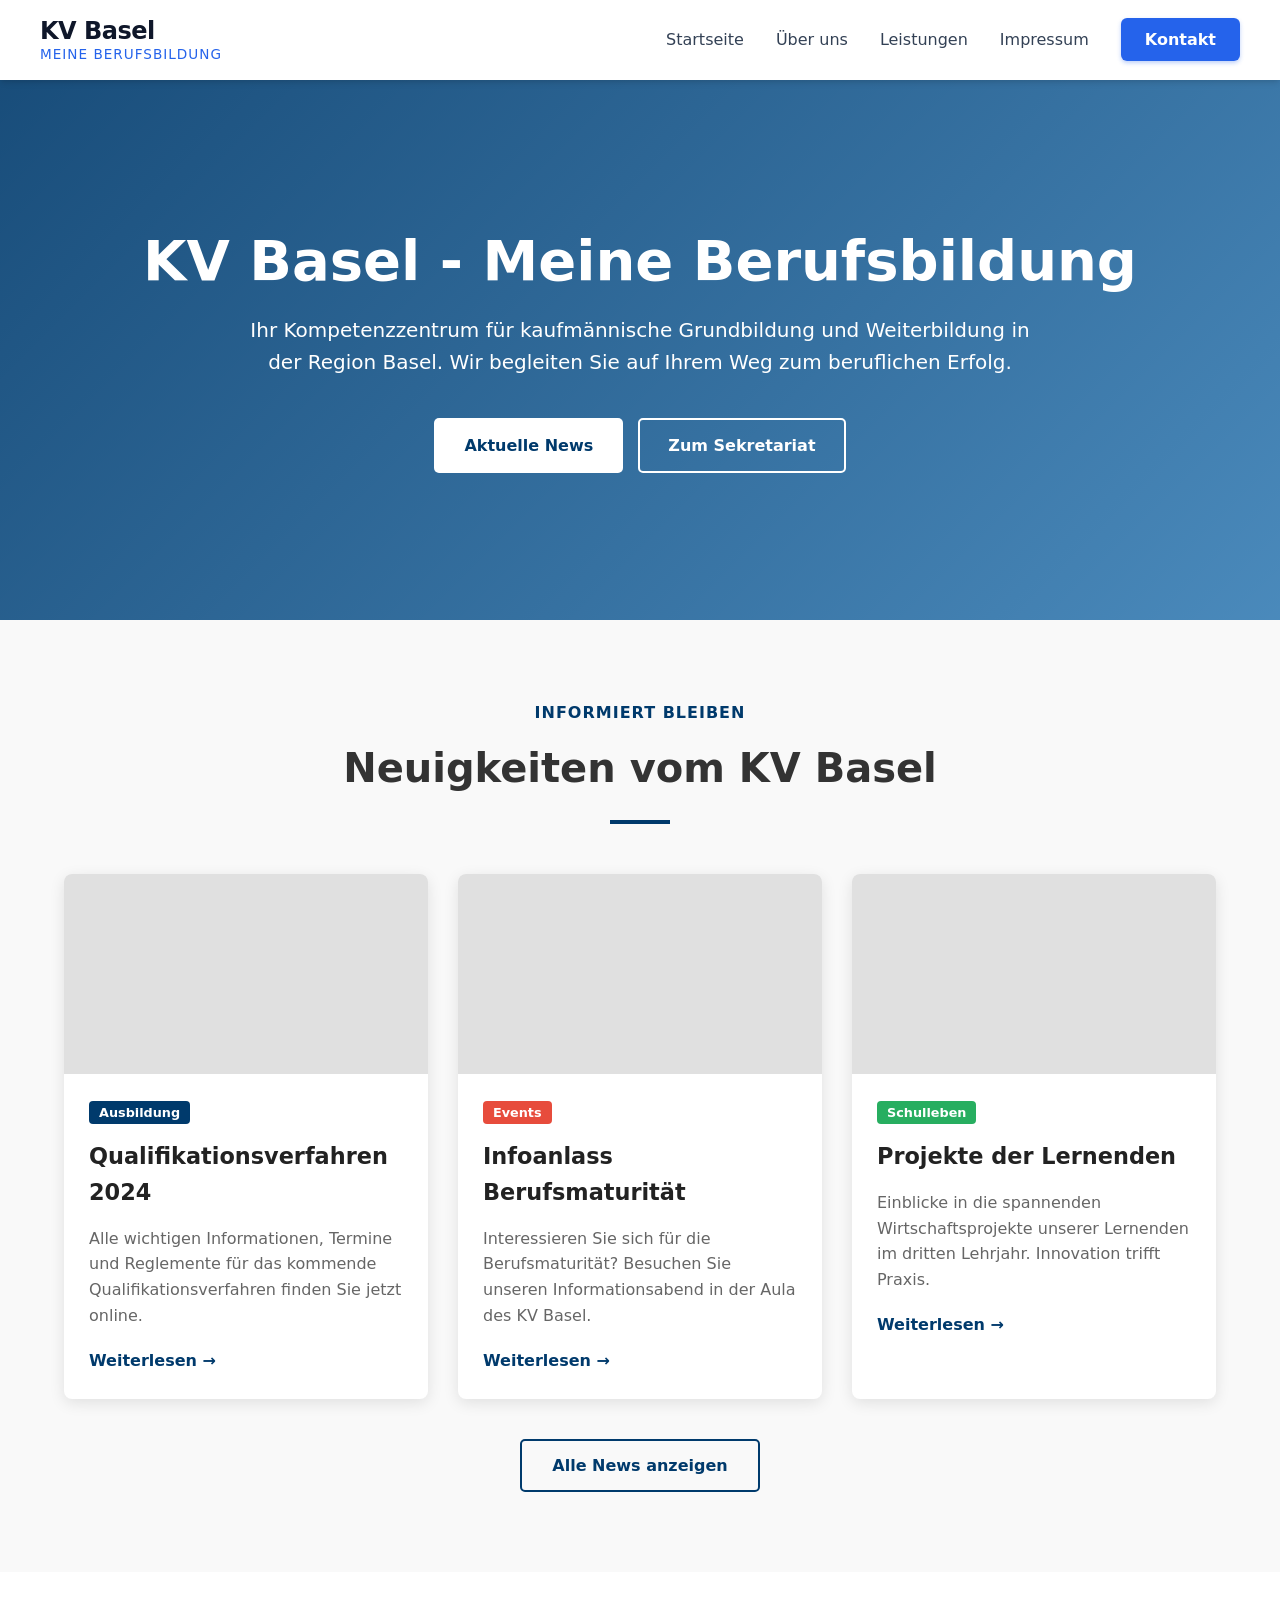
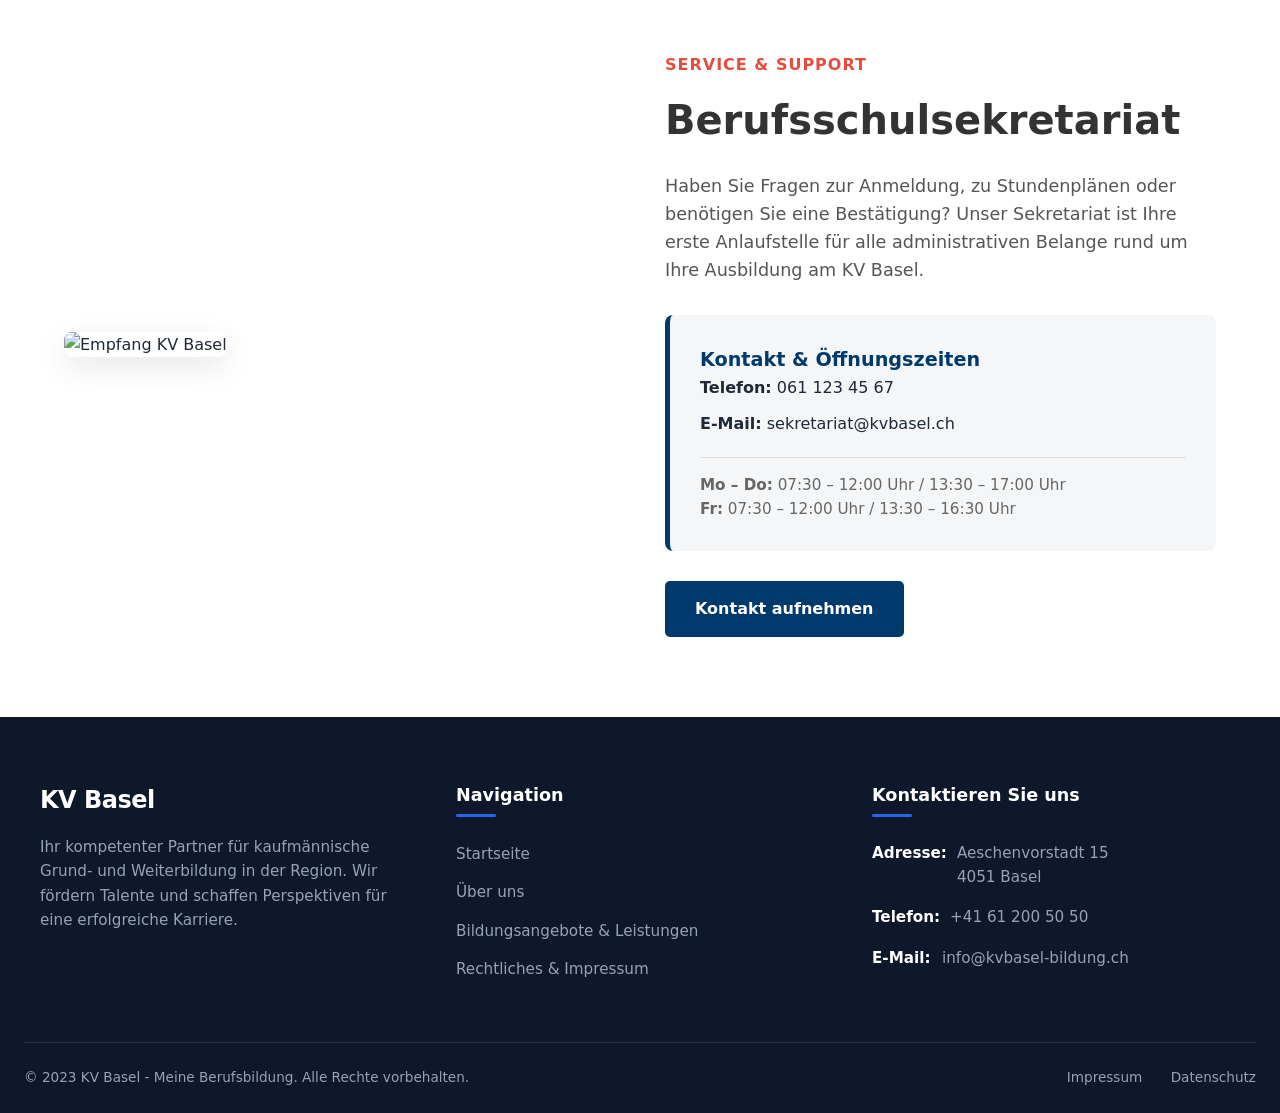
==== commit 9e8e311f: "Deploy website" ====
--- a/index.html
+++ b/index.html
@@ -1,28 +1,21 @@
 <!DOCTYPE html>
 <html lang="de">
 <head>
-    <meta charset="UTF-8">
-    <meta name="viewport" content="width=device-width, initial-scale=1.0">
-    <title>KV Basel - Meine Berufsbildung | Startseite</title>
-    <meta name="description" content="Das KV Basel ist Ihr Kompetenzzentrum für kaufmännische Grundbildung und Weiterbildung. Starten Sie Ihre Karriere in Basel.">
-    
-    <!-- Google Fonts -->
-    <link rel="preconnect" href="https://fonts.googleapis.com">
-    <link rel="preconnect" href="https://fonts.gstatic.com" crossorigin>
-    <link href="https://fonts.googleapis.com/css2?family=Inter:wght@300;400;600;700&display=swap" rel="stylesheet">
-
-    <style>
+  <meta charset="UTF-8">
+  <meta name="viewport" content="width=device-width, initial-scale=1.0">
+  <title>Startseite - Homepage - KV Basel - Meine Berufsbildung.</title>
+  <link rel="stylesheet" href="styles.css">
+  <style>
         :root {
-            --primary-color: #003366; /* Dunkelblau KV */
-            --primary-light: #004d99;
-            --accent-color: #e30613; /* Basel Rot Akzent */
-            --text-dark: #1a1a1a;
-            --text-light: #666666;
-            --bg-light: #f4f7f9;
+            --primary: #2563eb;
+            --primary-dark: #1e40af;
+            --secondary: #0f172a;
+            --text-main: #334155;
+            --text-light: #94a3b8;
+            --bg-light: #f8fafc;
             --white: #ffffff;
             --shadow: 0 4px 6px -1px rgba(0, 0, 0, 0.1), 0 2px 4px -1px rgba(0, 0, 0, 0.06);
-            --radius: 8px;
-            --container-width: 1200px;
+            --transition: all 0.3s ease;
         }
 
         * {
@@ -32,42 +25,27 @@
         }
 
         body {
-            font-family: 'Inter', sans-serif;
+            font-family: system-ui, -apple-system, "Segoe UI", Roboto, "Helvetica Neue", Arial, sans-serif;
             line-height: 1.6;
-            color: var(--text-dark);
-            background-color: var(--white);
+            color: var(--text-main);
+            background-color: var(--bg-light);
             display: flex;
             flex-direction: column;
             min-height: 100vh;
         }
 
-        a {
-            text-decoration: none;
-            color: inherit;
-            transition: color 0.3s ease;
-        }
-
-        ul {
-            list-style: none;
-        }
-
-        img {
-            max-width: 100%;
-            display: block;
-        }
-
-        /* --- NAVIGATION STYLES (Required for the provided HTML) --- */
+        /* --- NAVIGATION --- */
         .nav {
-            background: var(--white);
+            background-color: var(--white);
             box-shadow: var(--shadow);
             position: sticky;
             top: 0;
             z-index: 1000;
-            padding: 0 20px;
+            padding: 0 1.5rem;
         }
 
         .nav-container {
-            max-width: var(--container-width);
+            max-width: 1200px;
             margin: 0 auto;
             display: flex;
             justify-content: space-between;
@@ -75,695 +53,454 @@
             height: 80px;
         }
 
+        /* Logo */
         .nav-logo {
-            font-size: 1.5rem;
-            font-weight: 700;
-            color: var(--primary-color);
+            text-decoration: none;
             display: flex;
             flex-direction: column;
-            line-height: 1.1;
-        }
-
-        .nav-logo span {
-            color: var(--accent-color);
-        }
-
-        .nav-logo small {
-            font-size: 0.8rem;
-            font-weight: 400;
-            color: var(--text-light);
-            letter-spacing: 0.5px;
-        }
-
+            line-height: 1.2;
+        }
+
+        .nav-logo-main {
+            font-size: 1.5rem;
+            font-weight: 800;
+            color: var(--secondary);
+            letter-spacing: -0.5px;
+        }
+
+        .nav-logo-sub {
+            font-size: 0.85rem;
+            font-weight: 500;
+            color: var(--primary);
+            text-transform: uppercase;
+            letter-spacing: 1px;
+        }
+
+        /* Menu Links */
         .nav-menu {
             display: flex;
-            gap: 30px;
+            gap: 2rem;
+            list-style: none;
             align-items: center;
         }
 
         .nav-link {
+            text-decoration: none;
+            color: var(--text-main);
             font-weight: 500;
-            font-size: 0.95rem;
-            color: var(--primary-color);
+            font-size: 1rem;
+            transition: var(--transition);
             position: relative;
         }
 
+        .nav-link:not(.nav-cta)::after {
+            content: '';
+            position: absolute;
+            width: 0;
+            height: 2px;
+            bottom: -4px;
+            left: 0;
+            background-color: var(--primary);
+            transition: var(--transition);
+        }
+
+        .nav-link:not(.nav-cta):hover::after {
+            width: 100%;
+        }
+
         .nav-link:hover {
-            color: var(--accent-color);
-        }
-
+            color: var(--primary);
+        }
+
+        /* CTA Button */
         .nav-cta {
-            background-color: var(--accent-color);
+            background-color: var(--primary);
             color: var(--white) !important;
-            padding: 10px 20px;
-            border-radius: var(--radius);
+            padding: 0.75rem 1.5rem;
+            border-radius: 6px;
             font-weight: 600;
-            transition: background-color 0.3s ease;
+            box-shadow: 0 2px 4px rgba(37, 99, 235, 0.3);
         }
 
         .nav-cta:hover {
-            background-color: #b3000a;
-        }
-
-        /* Mobile Nav Toggle */
+            background-color: var(--primary-dark);
+            transform: translateY(-1px);
+            box-shadow: 0 4px 6px rgba(37, 99, 235, 0.4);
+        }
+
+        /* Mobile Menu Toggle */
         .nav-toggle {
             display: none;
-        }
-
-        .nav-toggle-label {
+            flex-direction: column;
+            cursor: pointer;
+            gap: 6px;
+        }
+
+        .hamburger-line {
+            width: 25px;
+            height: 2px;
+            background-color: var(--secondary);
+            transition: var(--transition);
+        }
+
+        #nav-check {
             display: none;
-            cursor: pointer;
-        }
-
-        /* --- HERO SECTION --- */
-        .hero {
-            background: linear-gradient(135deg, rgba(0, 51, 102, 0.95), rgba(0, 51, 102, 0.8)), url('https://images.unsplash.com/photo-1523050854058-8df90110c9f1?ixlib=rb-4.0.3&auto=format&fit=crop&w=1920&q=80');
-            background-size: cover;
-            background-position: center;
-            color: var(--white);
-            padding: 100px 20px;
-            text-align: center;
-        }
-
-        .hero-content {
-            max-width: 800px;
-            margin: 0 auto;
-        }
-
-        .hero h1 {
-            font-size: 3.5rem;
-            font-weight: 700;
-            margin-bottom: 20px;
-            line-height: 1.2;
-        }
-
-        .hero p {
-            font-size: 1.25rem;
-            margin-bottom: 40px;
-            opacity: 0.9;
-        }
-
-        .hero-buttons {
-            display: flex;
-            gap: 20px;
-            justify-content: center;
-            flex-wrap: wrap;
-        }
-
-        .btn {
-            display: inline-block;
-            padding: 15px 30px;
-            border-radius: var(--radius);
-            font-weight: 600;
-            text-transform: uppercase;
-            letter-spacing: 1px;
-            font-size: 0.9rem;
-            transition: all 0.3s ease;
-        }
-
-        .btn-primary {
-            background-color: var(--accent-color);
-            color: var(--white);
-            border: 2px solid var(--accent-color);
-        }
-
-        .btn-primary:hover {
-            background-color: transparent;
-            color: var(--white);
-        }
-
-        .btn-outline {
-            background-color: transparent;
-            color: var(--white);
-            border: 2px solid var(--white);
-        }
-
-        .btn-outline:hover {
-            background-color: var(--white);
-            color: var(--primary-color);
-        }
-
-        /* --- MAIN SECTIONS --- */
-        .section {
-            padding: 80px 20px;
-        }
-
-        .section-container {
-            max-width: var(--container-width);
-            margin: 0 auto;
-        }
-
-        .section-header {
-            text-align: center;
-            margin-bottom: 60px;
-        }
-
-        .section-subtitle {
-            color: var(--accent-color);
-            font-weight: 700;
-            text-transform: uppercase;
-            letter-spacing: 2px;
-            font-size: 0.9rem;
-            margin-bottom: 10px;
-            display: block;
-        }
-
-        .section-title {
-            font-size: 2.5rem;
-            color: var(--primary-color);
-        }
-
-        /* News Grid */
-        .news-grid {
-            display: grid;
-            grid-template-columns: repeat(auto-fit, minmax(300px, 1fr));
-            gap: 30px;
-        }
-
-        .news-card {
-            background: var(--white);
-            border-radius: var(--radius);
-            box-shadow: var(--shadow);
-            overflow: hidden;
-            border: 1px solid #eee;
-            transition: transform 0.3s ease;
-            display: flex;
-            flex-direction: column;
-        }
-
-        .news-card:hover {
-            transform: translateY(-5px);
-        }
-
-        .news-image {
-            height: 200px;
-            background-color: #ddd;
-            object-fit: cover;
-            width: 100%;
-        }
-
-        .news-content {
-            padding: 25px;
-            flex-grow: 1;
-            display: flex;
-            flex-direction: column;
-        }
-
-        .news-date {
-            color: var(--text-light);
-            font-size: 0.85rem;
-            margin-bottom: 10px;
-            display: block;
-        }
-
-        .news-title {
-            font-size: 1.25rem;
-            color: var(--primary-color);
-            margin-bottom: 15px;
-            font-weight: 700;
-        }
-
-        .news-excerpt {
-            color: var(--text-light);
-            margin-bottom: 20px;
-            flex-grow: 1;
-        }
-
-        .news-link {
-            color: var(--accent-color);
-            font-weight: 600;
-            display: inline-flex;
-            align-items: center;
-            gap: 5px;
-        }
-
-        /* Portrait / About Section */
-        .bg-light {
-            background-color: var(--bg-light);
-        }
-
-        .about-grid {
-            display: grid;
-            grid-template-columns: 1fr 1fr;
-            gap: 60px;
-            align-items: center;
-        }
-
-        .about-text h3 {
-            font-size: 1.8rem;
-            color: var(--primary-color);
-            margin-bottom: 20px;
-        }
-
-        .about-text p {
-            margin-bottom: 20px;
-            color: var(--text-light);
-        }
-
-        .about-stats {
-            display: flex;
-            gap: 40px;
-            margin-top: 30px;
-            border-top: 1px solid #ddd;
-            padding-top: 30px;
-        }
-
-        .stat-item h4 {
-            font-size: 2.5rem;
-            color: var(--accent-color);
-            margin-bottom: 5px;
-        }
-
-        .stat-item span {
-            font-size: 0.9rem;
-            font-weight: 600;
-            color: var(--primary-color);
-        }
-
-        .about-image img {
-            border-radius: var(--radius);
-            box-shadow: var(--shadow);
-        }
-
-        /* Sekretariat Box */
-        .contact-box-wrapper {
-            background-color: var(--primary-color);
-            border-radius: var(--radius);
-            color: var(--white);
-            padding: 60px;
-            display: grid;
-            grid-template-columns: 1fr 1fr;
-            gap: 40px;
-            align-items: center;
-        }
-
-        .contact-info h3 {
-            font-size: 2rem;
-            margin-bottom: 20px;
-        }
-
-        .contact-details {
-            margin-top: 30px;
-        }
-
-        .detail-row {
-            display: flex;
-            align-items: flex-start;
-            gap: 15px;
-            margin-bottom: 20px;
-        }
-
-        .detail-icon {
-            font-size: 1.5rem;
-        }
-
-        .opening-hours {
-            background: rgba(255, 255, 255, 0.1);
-            padding: 30px;
-            border-radius: var(--radius);
-        }
-
-        .opening-hours h4 {
-            font-size: 1.2rem;
-            margin-bottom: 20px;
-            border-bottom: 1px solid rgba(255,255,255,0.2);
-            padding-bottom: 10px;
-        }
-
-        .hours-list li {
-            display: flex;
-            justify-content: space-between;
-            margin-bottom: 10px;
-            font-size: 0.95rem;
-        }
-
-        /* --- FOOTER STYLES (Required for the provided HTML) --- */
-        .footer {
-            background-color: var(--primary-color);
-            color: var(--white);
-            padding: 80px 20px 20px;
-            margin-top: auto;
-        }
-
-        .footer-container {
-            max-width: var(--container-width);
-            margin: 0 auto;
-            display: grid;
-            grid-template-columns: repeat(auto-fit, minmax(250px, 1fr));
-            gap: 40px;
-            margin-bottom: 60px;
-        }
-
-        .footer-col h3 {
-            font-size: 1.2rem;
-            margin-bottom: 25px;
-            color: var(--white);
-            border-left: 3px solid var(--accent-color);
-            padding-left: 15px;
-        }
-
-        .footer-text {
-            color: #ccc;
-            line-height: 1.8;
-        }
-
-        .footer-links li {
-            margin-bottom: 12px;
-        }
-
-        .footer-links a {
-            color: #ccc;
-            transition: all 0.3s;
-        }
-
-        .footer-links a:hover {
-            color: var(--white);
-            padding-left: 5px;
-        }
-
-        .footer-contact-item {
-            display: flex;
-            gap: 15px;
-            margin-bottom: 20px;
-            color: #ccc;
-        }
-
-        .footer-contact-icon {
-            font-size: 1.2rem;
-        }
-
-        .footer-bottom {
-            max-width: var(--container-width);
-            margin: 0 auto;
-            padding-top: 20px;
-            border-top: 1px solid rgba(255,255,255,0.1);
-            display: flex;
-            justify-content: space-between;
-            align-items: center;
-            font-size: 0.9rem;
-            color: #999;
-            flex-wrap: wrap;
-            gap: 20px;
-        }
-
-        .footer-bottom-links a {
-            margin-left: 20px;
-            color: #999;
-        }
-
-        .footer-bottom-links a:hover {
-            color: var(--white);
-        }
-
-        /* --- RESPONSIVE --- */
-        @media (max-width: 900px) {
-            .about-grid {
-                grid-template-columns: 1fr;
-            }
-            .contact-box-wrapper {
-                grid-template-columns: 1fr;
-                padding: 40px;
-            }
-        }
-
+        }
+
+        /* Responsive Nav */
         @media (max-width: 768px) {
+            .nav-toggle {
+                display: flex;
+            }
+
             .nav-menu {
                 position: absolute;
                 top: 80px;
                 left: 0;
                 width: 100%;
-                background: var(--white);
+                background-color: var(--white);
                 flex-direction: column;
-                padding: 20px;
-                box-shadow: 0 10px 10px rgba(0,0,0,0.1);
-                transform: scaleY(0);
-                transform-origin: top;
-                transition: transform 0.3s ease;
-            }
-
-            .nav-toggle:checked ~ .nav-menu {
-                transform: scaleY(1);
-            }
-
-            .nav-toggle-label {
-                display: flex;
-                flex-direction: column;
-                gap: 6px;
-                width: 30px;
-            }
-
-            .nav-toggle-label span {
-                height: 3px;
-                background: var(--primary-color);
+                padding: 2rem;
+                gap: 1.5rem;
+                border-top: 1px solid #e2e8f0;
+                transform: translateY(-150%);
+                transition: transform 0.4s ease-in-out;
+                box-shadow: var(--shadow);
+                z-index: 999;
+            }
+
+            #nav-check:checked ~ .nav-menu {
+                transform: translateY(0);
+            }
+
+            /* Hamburger Animation */
+            #nav-check:checked ~ .nav-container .nav-toggle .hamburger-line:nth-child(1) {
+                transform: rotate(45deg) translate(5px, 6px);
+            }
+            #nav-check:checked ~ .nav-container .nav-toggle .hamburger-line:nth-child(2) {
+                opacity: 0;
+            }
+            #nav-check:checked ~ .nav-container .nav-toggle .hamburger-line:nth-child(3) {
+                transform: rotate(-45deg) translate(5px, -6px);
+            }
+
+            .nav-cta {
                 width: 100%;
-                border-radius: 2px;
-            }
-
-            .hero h1 {
-                font-size: 2.5rem;
-            }
-
-            .section-title {
-                font-size: 2rem;
-            }
-            
+                text-align: center;
+            }
+        }
+
+        /* Placeholder Content Area */
+        .content-spacer {
+            flex: 1;
+            padding: 4rem 1.5rem;
+            text-align: center;
+            max-width: 800px;
+            margin: 0 auto;
+        }
+
+        /* --- FOOTER --- */
+        .footer {
+            background-color: var(--secondary);
+            color: var(--white);
+            padding: 4rem 1.5rem 1.5rem;
+            margin-top: auto;
+        }
+
+        .footer-container {
+            max-width: 1200px;
+            margin: 0 auto;
+            display: grid;
+            grid-template-columns: repeat(auto-fit, minmax(250px, 1fr));
+            gap: 3rem;
+            margin-bottom: 3rem;
+        }
+
+        .footer-brand h2 {
+            font-size: 1.5rem;
+            font-weight: 700;
+            margin-bottom: 1rem;
+            letter-spacing: -0.5px;
+        }
+
+        .footer-brand p {
+            color: var(--text-light);
+            margin-bottom: 1.5rem;
+            font-size: 0.95rem;
+        }
+
+        .footer-heading {
+            font-size: 1.1rem;
+            font-weight: 600;
+            margin-bottom: 1.5rem;
+            color: var(--white);
+            position: relative;
+            padding-bottom: 0.5rem;
+        }
+
+        .footer-heading::after {
+            content: '';
+            position: absolute;
+            left: 0;
+            bottom: 0;
+            width: 40px;
+            height: 3px;
+            background-color: var(--primary);
+            border-radius: 2px;
+        }
+
+        .footer-links {
+            list-style: none;
+        }
+
+        .footer-links li {
+            margin-bottom: 0.8rem;
+        }
+
+        .footer-links a {
+            color: var(--text-light);
+            text-decoration: none;
+            transition: var(--transition);
+            font-size: 0.95rem;
+            display: inline-flex;
+            align-items: center;
+        }
+
+        .footer-links a:hover {
+            color: var(--primary);
+            padding-left: 5px;
+        }
+
+        .footer-contact-item {
+            display: flex;
+            align-items: flex-start;
+            gap: 10px;
+            margin-bottom: 1rem;
+            color: var(--text-light);
+            font-size: 0.95rem;
+        }
+
+        .footer-contact-item strong {
+            color: var(--white);
+            min-width: 60px;
+        }
+
+        .footer-bottom {
+            border-top: 1px solid rgba(255, 255, 255, 0.1);
+            padding-top: 1.5rem;
+            display: flex;
+            justify-content: space-between;
+            align-items: center;
+            flex-wrap: wrap;
+            gap: 1rem;
+            font-size: 0.85rem;
+            color: var(--text-light);
+        }
+
+        .footer-legal a {
+            color: var(--text-light);
+            text-decoration: none;
+            margin-left: 1.5rem;
+            transition: var(--transition);
+        }
+
+        .footer-legal a:hover {
+            color: var(--white);
+            text-decoration: underline;
+        }
+
+        @media (max-width: 600px) {
             .footer-bottom {
                 flex-direction: column;
                 text-align: center;
             }
-            
-            .footer-bottom-links a {
-                margin: 0 10px;
+            .footer-legal a {
+                margin: 0 0.75rem;
             }
         }
     </style>
-  <link rel="stylesheet" href="styles.css">
+  <style>
+    * { margin: 0; padding: 0; box-sizing: border-box; }
+    body { font-family: 'Inter', system-ui, sans-serif; line-height: 1.6; color: #1f2937; }
+    .container { max-width: 1200px; margin: 0 auto; padding: 0 1.5rem; }
+    .section { padding: 4rem 0; }
+    .btn { display: inline-block; padding: 0.75rem 1.5rem; border-radius: 8px; text-decoration: none; font-weight: 600; transition: all 0.2s; }
+    .btn-primary { background: var(--primary, #2563eb); color: white; }
+    .btn-primary:hover { opacity: 0.9; transform: translateY(-2px); }
+  </style>
 </head>
 <body>
-
-    <!-- NAVIGATION (KOPIERT EXAKT) -->
-    <nav class="nav">
+  <nav class="nav">
         <div class="nav-container">
             <!-- Logo -->
             <a href="index.html" class="nav-logo">
-                KV<span>Basel</span> <small>Meine Berufsbildung</small>
+                <span class="nav-logo-main">KV Basel</span>
+                <span class="nav-logo-sub">Meine Berufsbildung</span>
             </a>
 
-            <!-- Mobile Toggle -->
-            <input type="checkbox" id="nav-toggle" class="nav-toggle">
-            <label for="nav-toggle" class="nav-toggle-label">
-                <span></span>
-                <span></span>
-                <span></span>
-            </label>
-
-            <!-- Menu Links -->
+            <!-- Mobile Checkbox Hack -->
+            <input type="checkbox" id="nav-check">
+
+            <!-- Links -->
             <ul class="nav-menu">
                 <li><a href="index.html" class="nav-link">Startseite</a></li>
                 <li><a href="ueber-uns.html" class="nav-link">Über uns</a></li>
                 <li><a href="leistungen.html" class="nav-link">Leistungen</a></li>
-                <li><a href="kontakt.html" class="nav-link">Kontakt</a></li>
+                <!-- Impressum in Nav as requested, though usually footer -->
                 <li><a href="impressum.html" class="nav-link">Impressum</a></li>
-                <li><a href="kontakt.html" class="nav-link nav-cta">Jetzt bewerben</a></li>
+                <li><a href="kontakt.html" class="nav-link nav-cta">Kontakt</a></li>
             </ul>
+
+            <!-- Mobile Hamburger Icon -->
+            <label for="nav-check" class="nav-toggle">
+                <span class="hamburger-line"></span>
+                <span class="hamburger-line"></span>
+                <span class="hamburger-line"></span>
+            </label>
         </div>
     </nav>
-
-    <!-- MAIN CONTENT -->
-    <main>
-        <!-- Hero Section -->
-        <section class="hero">
-            <div class="hero-content">
-                <h1>Ihre Zukunft startet am<br>KV Basel</h1>
-                <p>Das Kompetenzzentrum für kaufmännische Grund- und Weiterbildung in der Region. Praxisnah, modern und persönlich.</p>
-                <div class="hero-buttons">
-                    <a href="leistungen.html" class="btn btn-primary">Ausbildungen entdecken</a>
-                    <a href="kontakt.html" class="btn btn-outline">Beratung vereinbaren</a>
+  
+  <main>
+    <div class="hero" style="background: linear-gradient(135deg, rgba(0, 58, 108, 0.9), rgba(0, 90, 160, 0.7)), url('https://images.unsplash.com/photo-1524178232363-1fb2b075b655?ixlib=rb-4.0.3&auto=format&fit=crop&w=1600&q=80'); background-size: cover; background-position: center; color: white; padding: 100px 20px; text-align: center; min-height: 60vh; display: flex; flex-direction: column; justify-content: center; align-items: center;">
+    <div class="container" style="max-width: 1200px; margin: 0 auto;">
+        <h1 style="font-size: 3.5rem; margin-bottom: 20px; font-weight: 700; line-height: 1.2;">KV Basel - Meine Berufsbildung</h1>
+        <p style="font-size: 1.25rem; margin-bottom: 40px; max-width: 800px; margin-left: auto; margin-right: auto;">Ihr Kompetenzzentrum für kaufmännische Grundbildung und Weiterbildung in der Region Basel. Wir begleiten Sie auf Ihrem Weg zum beruflichen Erfolg.</p>
+        <div style="display: flex; gap: 15px; justify-content: center; flex-wrap: wrap;">
+            <a href="#news" class="btn" style="background-color: #ffffff; color: #003a6c; padding: 15px 30px; text-decoration: none; border-radius: 5px; font-weight: bold; transition: all 0.3s ease;">Aktuelle News</a>
+            <a href="#sekretariat" class="btn" style="background-color: transparent; border: 2px solid #ffffff; color: white; padding: 13px 28px; text-decoration: none; border-radius: 5px; font-weight: bold; transition: all 0.3s ease;">Zum Sekretariat</a>
+        </div>
+    </div>
+</div>
+
+<section id="news" class="section" style="padding: 80px 20px; background-color: #f9f9f9;">
+    <div class="container" style="max-width: 1200px; margin: 0 auto;">
+        <div style="text-align: center; margin-bottom: 50px;">
+            <span style="color: #003a6c; font-weight: bold; text-transform: uppercase; letter-spacing: 1px;">Informiert bleiben</span>
+            <h2 style="font-size: 2.5rem; color: #333; margin-top: 10px;">Neuigkeiten vom KV Basel</h2>
+            <div style="width: 60px; height: 4px; background-color: #003a6c; margin: 20px auto;"></div>
+        </div>
+
+        <div style="display: grid; grid-template-columns: repeat(auto-fit, minmax(300px, 1fr)); gap: 30px;">
+            <!-- News Card 1 -->
+            <article class="card" style="background: white; border-radius: 8px; overflow: hidden; box-shadow: 0 4px 15px rgba(0,0,0,0.1); transition: transform 0.3s ease;">
+                <div style="height: 200px; background-color: #e0e0e0; background-image: url('https://images.unsplash.com/photo-1434030216411-0b793f4b4173?ixlib=rb-4.0.3&auto=format&fit=crop&w=800&q=80'); background-size: cover; background-position: center;"></div>
+                <div style="padding: 25px;">
+                    <span style="background-color: #003a6c; color: white; padding: 4px 10px; border-radius: 4px; font-size: 0.8rem; font-weight: bold;">Ausbildung</span>
+                    <h3 style="margin: 15px 0; font-size: 1.4rem; color: #222;">Qualifikationsverfahren 2024</h3>
+                    <p style="color: #666; line-height: 1.6; margin-bottom: 20px;">Alle wichtigen Informationen, Termine und Reglemente für das kommende Qualifikationsverfahren finden Sie jetzt online.</p>
+                    <a href="#" style="color: #003a6c; text-decoration: none; font-weight: bold; display: inline-flex; align-items: center;">Weiterlesen &rarr;</a>
                 </div>
-            </div>
-        </section>
-
-        <!-- News Section -->
-        <section class="section" id="news">
-            <div class="section-container">
-                <div class="section-header">
-                    <span class="section-subtitle">Aktuelles</span>
-                    <h2 class="section-title">Neuigkeiten vom Campus</h2>
+            </article>
+
+            <!-- News Card 2 -->
+            <article class="card" style="background: white; border-radius: 8px; overflow: hidden; box-shadow: 0 4px 15px rgba(0,0,0,0.1); transition: transform 0.3s ease;">
+                <div style="height: 200px; background-color: #e0e0e0; background-image: url('https://images.unsplash.com/photo-1517048676732-d65bc937f952?ixlib=rb-4.0.3&auto=format&fit=crop&w=800&q=80'); background-size: cover; background-position: center;"></div>
+                <div style="padding: 25px;">
+                    <span style="background-color: #e74c3c; color: white; padding: 4px 10px; border-radius: 4px; font-size: 0.8rem; font-weight: bold;">Events</span>
+                    <h3 style="margin: 15px 0; font-size: 1.4rem; color: #222;">Infoanlass Berufsmaturität</h3>
+                    <p style="color: #666; line-height: 1.6; margin-bottom: 20px;">Interessieren Sie sich für die Berufsmaturität? Besuchen Sie unseren Informationsabend in der Aula des KV Basel.</p>
+                    <a href="#" style="color: #003a6c; text-decoration: none; font-weight: bold; display: inline-flex; align-items: center;">Weiterlesen &rarr;</a>
                 </div>
-
-                <div class="news-grid">
-                    <!-- News Item 1 -->
-                    <article class="news-card">
-                        <img src="https://images.unsplash.com/photo-1524178232363-1fb2b075b655?ixlib=rb-4.0.3&auto=format&fit=crop&w=600&q=80" alt="Studenten lernen" class="news-image">
-                        <div class="news-content">
-                            <span class="news-date">24. Oktober 2023</span>
-                            <h3 class="news-title">Infoabend Grundbildung 2024</h3>
-                            <p class="news-excerpt">Erfahren Sie alles über die kaufmännische Lehre (E- und B-Profil) sowie die Berufsmaturität. Unsere Dozenten stellen die neuen Lehrpläne vor.</p>
-                            <a href="#" class="news-link">Weiterlesen &rarr;</a>
-                        </div>
-                    </article>
-
-                    <!-- News Item 2 -->
-                    <article class="news-card">
-                        <img src="https://images.unsplash.com/photo-1434030216411-0b793f4b4173?ixlib=rb-4.0.3&auto=format&fit=crop&w=600&q=80" alt="Prüfungssituation" class="news-image">
-                        <div class="news-content">
-                            <span class="news-date">15. Oktober 2023</span>
-                            <h3 class="news-title">Erfolgreiche QV-Abschlüsse</h3>
-                            <p class="news-excerpt">Wir gratulieren unseren 120 Absolventinnen und Absolventen herzlich zum erfolgreichen Qualifikationsverfahren. Die Diplomfeier findet in der Aula statt.</p>
-                            <a href="#" class="news-link">Weiterlesen &rarr;</a>
-                        </div>
-                    </article>
-
-                    <!-- News Item 3 -->
-                    <article class="news-card">
-                        <img src="https://images.unsplash.com/photo-1531482615713-2afd69097998?ixlib=rb-4.0.3&auto=format&fit=crop&w=600&q=80" alt="Weiterbildung Seminar" class="news-image">
-                        <div class="news-content">
-                            <span class="news-date">02. Oktober 2023</span>
-                            <h3 class="news-title">Neuer Lehrgang: Digital Business</h3>
-                            <p class="news-excerpt">Ab kommendem Semester bieten wir eine spezialisierte Weiterbildung im Bereich Digitalisierung und Prozessmanagement an. Jetzt anmelden!</p>
-                            <a href="#" class="news-link">Weiterlesen &rarr;</a>
-                        </div>
-                    </article>
+            </article>
+
+            <!-- News Card 3 -->
+            <article class="card" style="background: white; border-radius: 8px; overflow: hidden; box-shadow: 0 4px 15px rgba(0,0,0,0.1); transition: transform 0.3s ease;">
+                <div style="height: 200px; background-color: #e0e0e0; background-image: url('https://images.unsplash.com/photo-1552664730-d307ca884978?ixlib=rb-4.0.3&auto=format&fit=crop&w=800&q=80'); background-size: cover; background-position: center;"></div>
+                <div style="padding: 25px;">
+                    <span style="background-color: #27ae60; color: white; padding: 4px 10px; border-radius: 4px; font-size: 0.8rem; font-weight: bold;">Schulleben</span>
+                    <h3 style="margin: 15px 0; font-size: 1.4rem; color: #222;">Projekte der Lernenden</h3>
+                    <p style="color: #666; line-height: 1.6; margin-bottom: 20px;">Einblicke in die spannenden Wirtschaftsprojekte unserer Lernenden im dritten Lehrjahr. Innovation trifft Praxis.</p>
+                    <a href="#" style="color: #003a6c; text-decoration: none; font-weight: bold; display: inline-flex; align-items: center;">Weiterlesen &rarr;</a>
                 </div>
-            </div>
-        </section>
-
-        <!-- Portrait / About Section -->
-        <section class="section bg-light">
-            <div class="section-container">
-                <div class="about-grid">
-                    <div class="about-text">
-                        <span class="section-subtitle">Portrait</span>
-                        <h3>Tradition trifft auf moderne Bildung</h3>
-                        <p>Das KV Basel steht seit über 100 Jahren für Exzellenz in der kaufmännischen Berufsbildung. Als führende Berufsfachschule in der Region Basel verbinden wir traditionelle Werte mit innovativen Lernmethoden.</p>
-                        <p>Unser Ziel ist es, junge Talente optimal auf die Herausforderungen der modernen Arbeitswelt vorzubereiten. Mit engagierten Lehrkräften, modernster Infrastruktur an der Aeschenvorstadt und einer engen Vernetzung mit der regionalen Wirtschaft schaffen wir das Fundament für Ihre Karriere.</p>
-                        
-                        <div class="about-stats">
-                            <div class="stat-item">
-                                <h4>1200+</h4>
-                                <span>Lernende</span>
-                            </div>
-                            <div class="stat-item">
-                                <h4>85</h4>
-                                <span>Dozenten</span>
-                            </div>
-                            <div class="stat-item">
-                                <h4>98%</h4>
-                                <span>Erfolgsquote</span>
-                            </div>
-                        </div>
-                    </div>
-                    <div class="about-image">
-                        <img src="https://images.unsplash.com/photo-1571260899304-425eee4c7efc?ixlib=rb-4.0.3&auto=format&fit=crop&w=800&q=80" alt="KV Basel Gebäude und Studenten">
-                    </div>
-                </div>
-            </div>
-        </section>
-
-        <!-- Sekretariat / Contact Info Section -->
-        <section class="section">
-            <div class="section-container">
-                <div class="contact-box-wrapper">
-                    <div class="contact-info">
-                        <span class="section-subtitle" style="color: #fff; opacity: 0.8;">Ihr Ansprechpartner</span>
-                        <h3>Berufsschulsekretariat</h3>
-                        <p>Haben Sie Fragen zur Anmeldung, zu Stundenplänen oder benötigen Sie eine Bestätigung? Unser Sekretariatsteam steht Ihnen gerne zur Verfügung.</p>
-                        
-                        <div class="contact-details">
-                            <div class="detail-row">
-                                <span class="detail-icon">📍</span>
-                                <div>
-                                    <strong>KV Basel</strong><br>
-                                    Aeschenvorstadt 15, 4051 Basel
-                                </div>
-                            </div>
-                            <div class="detail-row">
-                                <span class="detail-icon">✉️</span>
-                                <div>
-                                    <strong>E-Mail</strong><br>
-                                    <a href="mailto:info@kv-basel-bildung.ch" style="text-decoration: underline;">info@kv-basel-bildung.ch</a>
-                                </div>
-                            </div>
-                        </div>
-                    </div>
-
-                    <div class="opening-hours">
-                        <h4>Öffnungszeiten Sekretariat</h4>
-                        <ul class="hours-list">
-                            <li>
-                                <span>Montag - Donnerstag</span>
-                                <span>07:30 - 12:00 | 13:30 - 17:00</span>
-                            </li>
-                            <li>
-                                <span>Freitag</span>
-                                <span>07:30 - 12:00 | 13:30 - 16:30</span>
-                            </li>
-                            <li>
-                                <span>Samstag / Sonntag</span>
-                                <span>Geschlossen</span>
-                            </li>
-                        </ul>
-                        <p style="margin-top: 20px; font-size: 0.85rem; opacity: 0.8;">
-                            Während der Schulferien gelten reduzierte Öffnungszeiten. Bitte beachten Sie die aktuellen Hinweise unter "News".
-                        </p>
-                    </div>
-                </div>
-            </div>
-        </section>
-    </main>
-
-    <!-- FOOTER (KOPIERT EXAKT) -->
-    <footer class="footer">
+            </article>
+        </div>
+        
+        <div style="text-align: center; margin-top: 40px;">
+            <a href="#" class="btn" style="display: inline-block; border: 2px solid #003a6c; color: #003a6c; padding: 12px 30px; text-decoration: none; border-radius: 5px; font-weight: bold; transition: all 0.3s ease;">Alle News anzeigen</a>
+        </div>
+    </div>
+</section>
+
+<section id="sekretariat" class="section" style="padding: 80px 20px; background-color: #ffffff;">
+    <div class="container" style="max-width: 1200px; margin: 0 auto; display: flex; flex-wrap: wrap; align-items: center; gap: 50px;">
+        <div style="flex: 1; min-width: 300px;">
+            <img src="https://images.unsplash.com/photo-1497366216548-37526070297c?ixlib=rb-4.0.3&auto=format&fit=crop&w=1000&q=80" alt="Empfang KV Basel" style="width: 100%; border-radius: 8px; box-shadow: 0 10px 30px rgba(0,0,0,0.1);">
+        </div>
+        <div style="flex: 1; min-width: 300px;">
+            <span style="color: #e74c3c; font-weight: bold; text-transform: uppercase; letter-spacing: 1px;">Service & Support</span>
+            <h2 style="font-size: 2.5rem; color: #333; margin-top: 10px; margin-bottom: 20px;">Berufsschulsekretariat</h2>
+            <p style="font-size: 1.1rem; color: #555; line-height: 1.6; margin-bottom: 30px;">
+                Haben Sie Fragen zur Anmeldung, zu Stundenplänen oder benötigen Sie eine Bestätigung? Unser Sekretariat ist Ihre erste Anlaufstelle für alle administrativen Belange rund um Ihre Ausbildung am KV Basel.
+            </p>
+            
+            <div class="card" style="background-color: #f4f6f8; padding: 30px; border-radius: 8px; border-left: 5px solid #003a6c;">
+                <h4 style="margin-top: 0; color: #003a6c; font-size: 1.2rem;">Kontakt & Öffnungszeiten</h4>
+                <p style="margin-bottom: 10px;"><strong>Telefon:</strong> 061 123 45 67</p>
+                <p style="margin-bottom: 20px;"><strong>E-Mail:</strong> sekretariat@kvbasel.ch</p>
+                
+                <hr style="border: 0; border-top: 1px solid #ddd; margin: 15px 0;">
+                
+                <p style="font-size: 0.95rem; color: #666;">
+                    <strong>Mo – Do:</strong> 07:30 – 12:00 Uhr / 13:30 – 17:00 Uhr<br>
+                    <strong>Fr:</strong> 07:30 – 12:00 Uhr / 13:30 – 16:30 Uhr
+                </p>
+            </div>
+            
+            <div style="margin-top: 30px;">
+                <a href="#" class="btn" style="background-color: #003a6c; color: white; padding: 15px 30px; text-decoration: none; border-radius: 5px; font-weight: bold; display: inline-block;">Kontakt aufnehmen</a>
+            </div>
+        </div>
+    </div>
+</section>
+  </main>
+  
+  <footer class="footer">
         <div class="footer-container">
-            <!-- Column 1: About -->
+            <!-- Brand / About -->
+            <div class="footer-brand">
+                <h2>KV Basel</h2>
+                <p>Ihr kompetenter Partner für kaufmännische Grund- und Weiterbildung in der Region. Wir fördern Talente und schaffen Perspektiven für eine erfolgreiche Karriere.</p>
+            </div>
+
+            <!-- Quick Links -->
             <div class="footer-col">
-                <h3>KV Basel</h3>
-                <p class="footer-text">
-                    Wir engagieren uns für praxisnahe Bildung und fördern Talente in der Region Basel. Ihre Karriere startet hier mit moderner Infrastruktur und erfahrenen Dozenten.
-                </p>
-            </div>
-
-            <!-- Column 2: Quick Links -->
+                <h3 class="footer-heading">Navigation</h3>
+                <ul class="footer-links">
+                    <li><a href="index.html">Startseite</a></li>
+                    <li><a href="ueber-uns.html">Über uns</a></li>
+                    <li><a href="leistungen.html">Bildungsangebote & Leistungen</a></li>
+                    <li><a href="impressum.html">Rechtliches & Impressum</a></li>
+                </ul>
+            </div>
+
+            <!-- Contact -->
             <div class="footer-col">
-                <h3>Direktlinks</h3>
-                <ul class="footer-links">
-                    <li><a href="ueber-uns.html">› Über das KV Basel</a></li>
-                    <li><a href="leistungen.html">› Ausbildungen & Kurse</a></li>
-                    <li><a href="leistungen.html#termine">› Prüfungstermine</a></li>
-                    <li><a href="kontakt.html">› Sekretariat & Öffnungszeiten</a></li>
-                </ul>
-            </div>
-
-            <!-- Column 3: Contact -->
-            <div class="footer-col">
-                <h3>Kontakt</h3>
+                <h3 class="footer-heading">Kontaktieren Sie uns</h3>
                 <div class="footer-contact-item">
-                    <span class="footer-contact-icon">📍</span>
-                    <span>Aeschenvorstadt 15<br>4051 Basel<br>Schweiz</span>
+                    <strong>Adresse:</strong>
+                    <span>Aeschenvorstadt 15<br>4051 Basel</span>
                 </div>
                 <div class="footer-contact-item">
-                    <span class="footer-contact-icon">📞</span>
-                    <a href="tel:+41611234567">+41 61 123 45 67</a>
+                    <strong>Telefon:</strong>
+                    <span>+41 61 200 50 50</span>
                 </div>
                 <div class="footer-contact-item">
-                    <span class="footer-contact-icon">✉️</span>
-                    <a href="mailto:info@kv-basel-bildung.ch">info@kv-basel-bildung.ch</a>
+                    <strong>E-Mail:</strong>
+                    <span>info@kvbasel-bildung.ch</span>
                 </div>
             </div>
         </div>
 
-        <!-- Copyright Bar -->
+        <!-- Bottom Bar -->
         <div class="footer-bottom">
-            <div>
+            <div class="copyright">
                 &copy; 2023 KV Basel - Meine Berufsbildung. Alle Rechte vorbehalten.
             </div>
-            <div class="footer-bottom-links">
+            <div class="footer-legal">
                 <a href="impressum.html">Impressum</a>
                 <a href="datenschutz.html">Datenschutz</a>
-                <a href="#">AGB</a>
             </div>
         </div>
     </footer>
-
 </body>
 </html>
